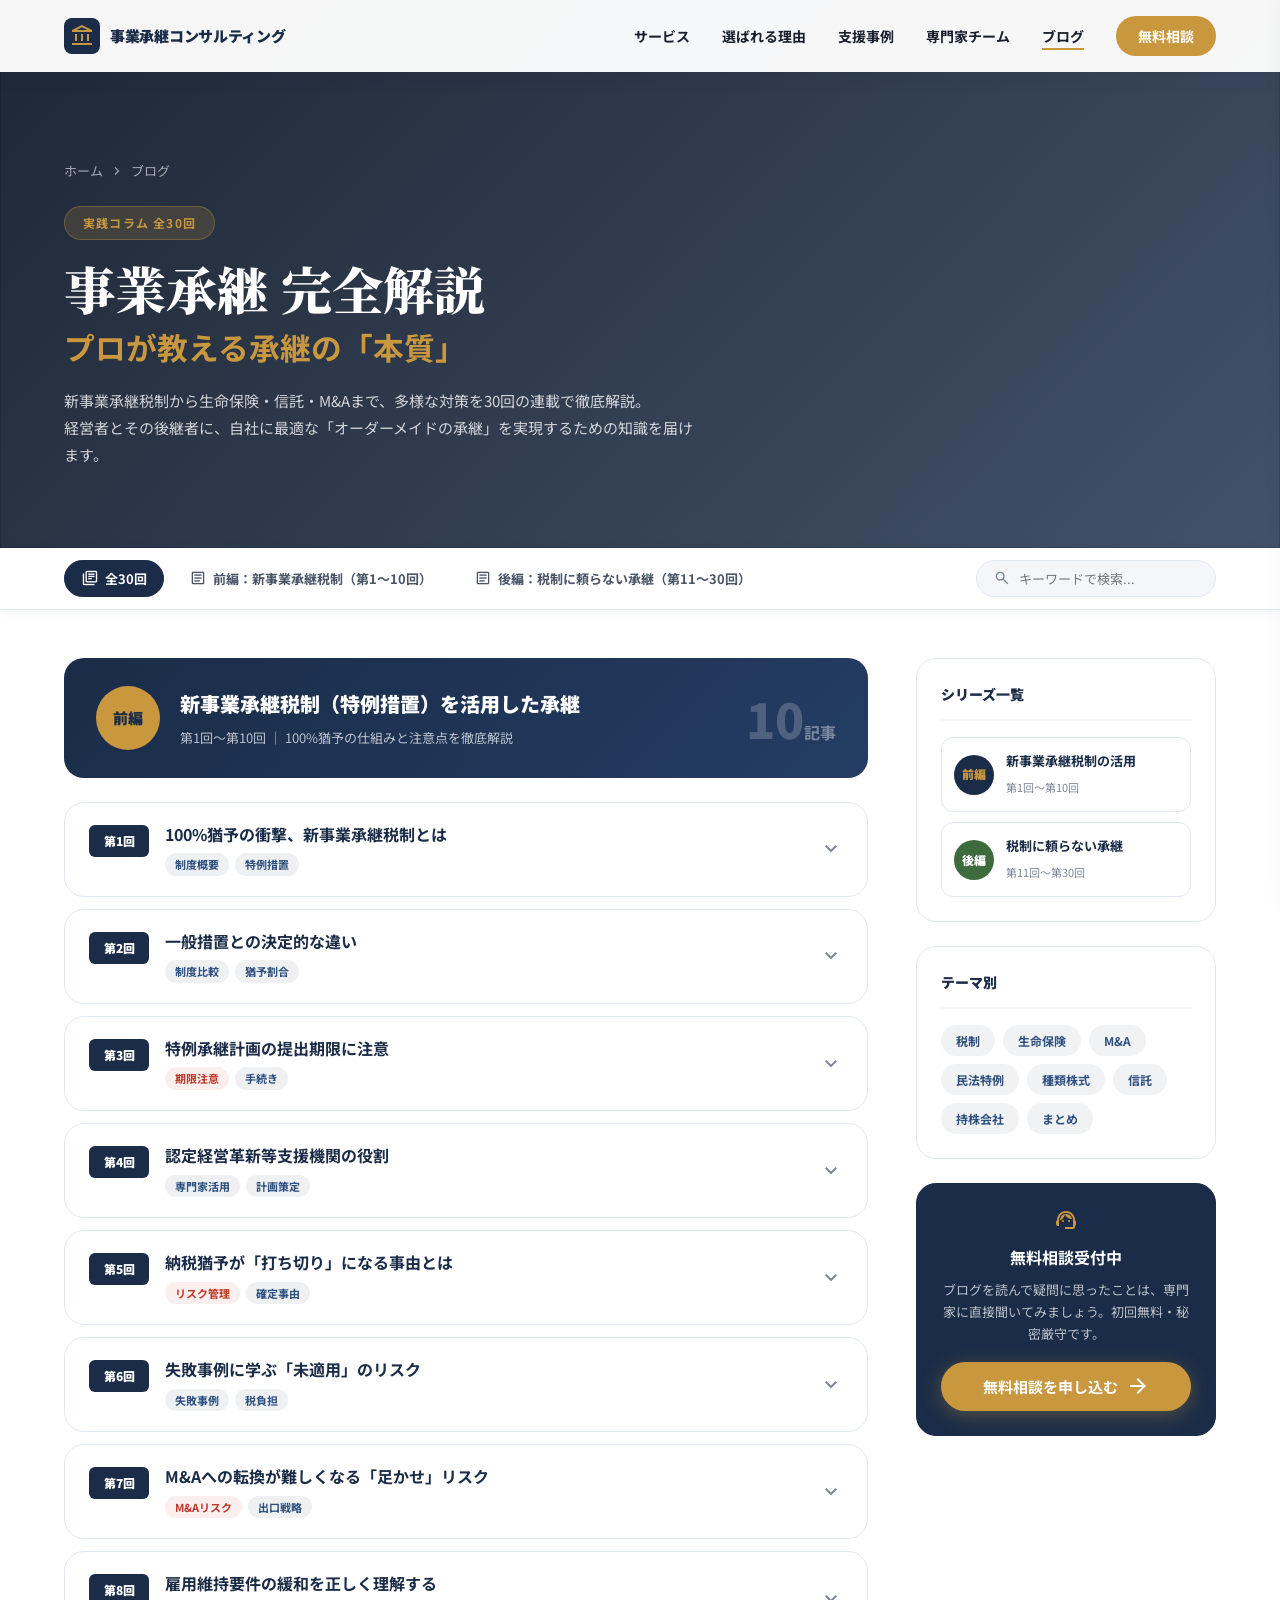
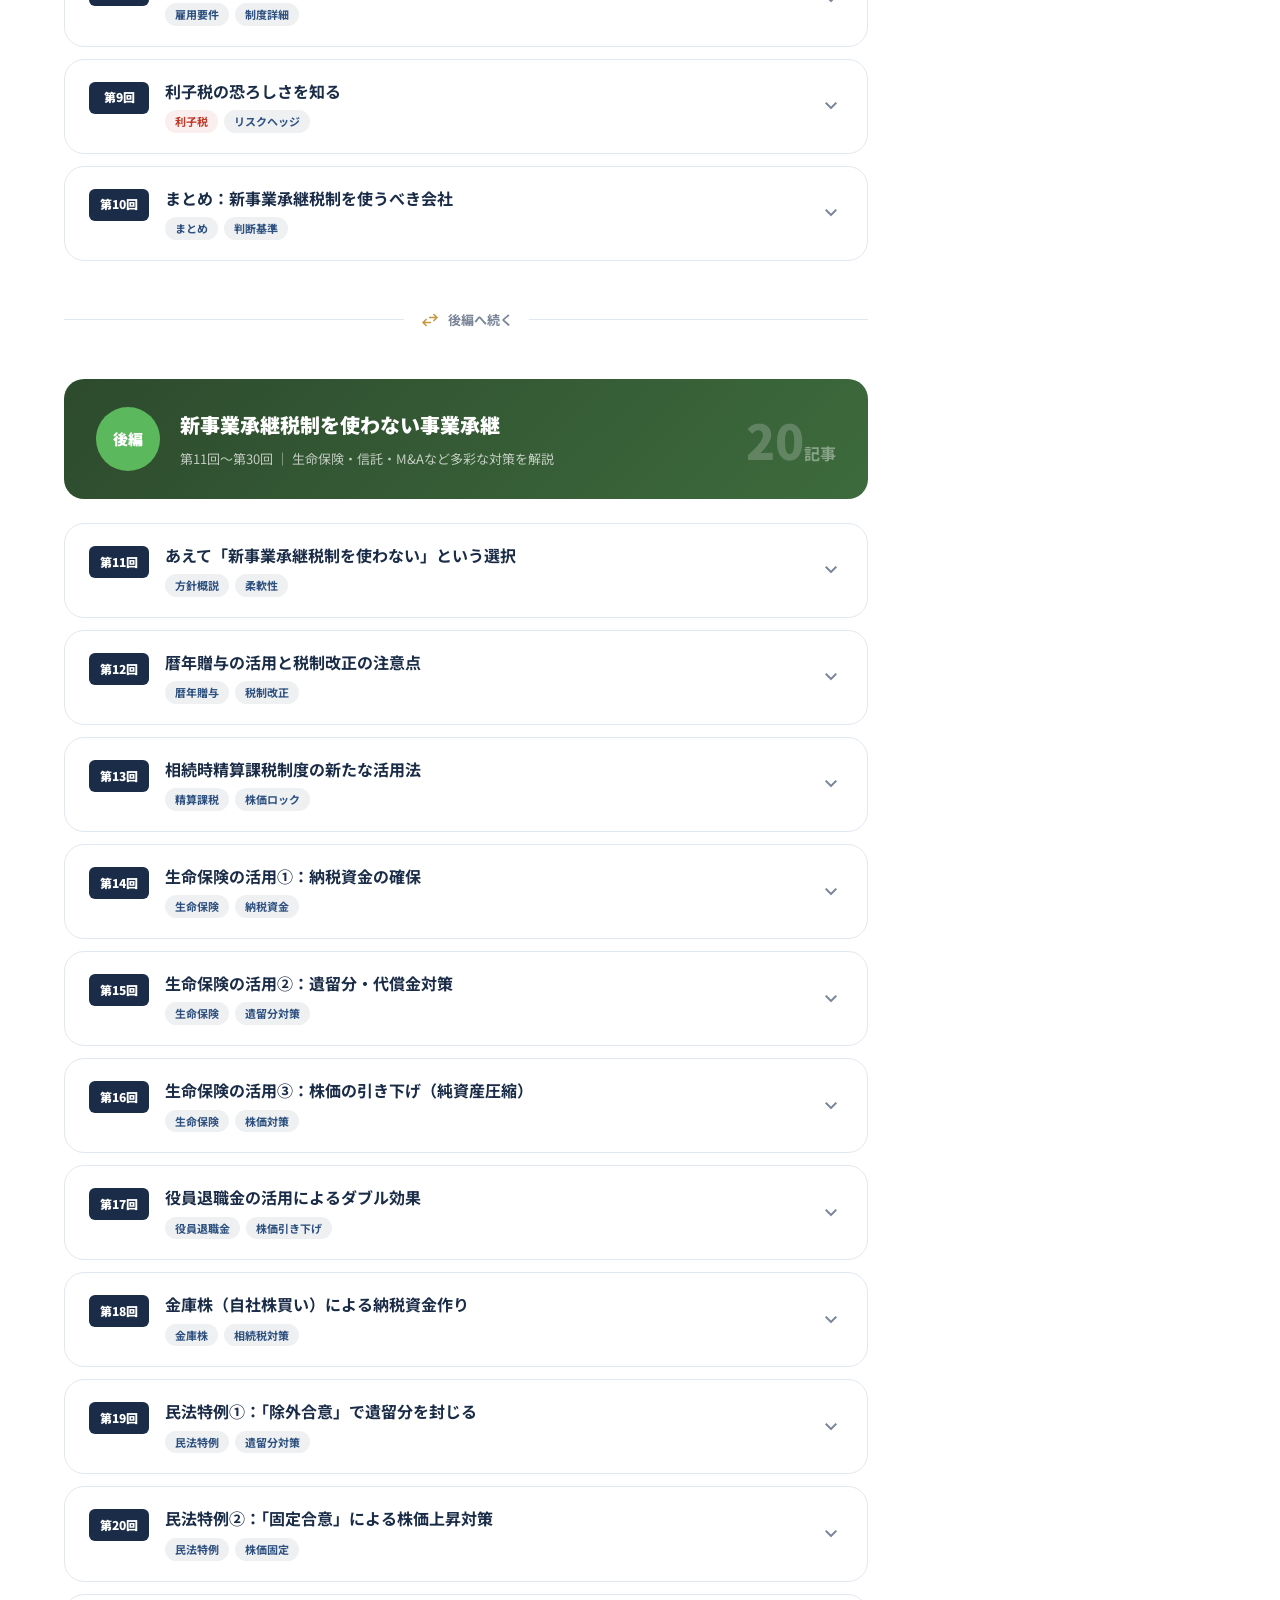
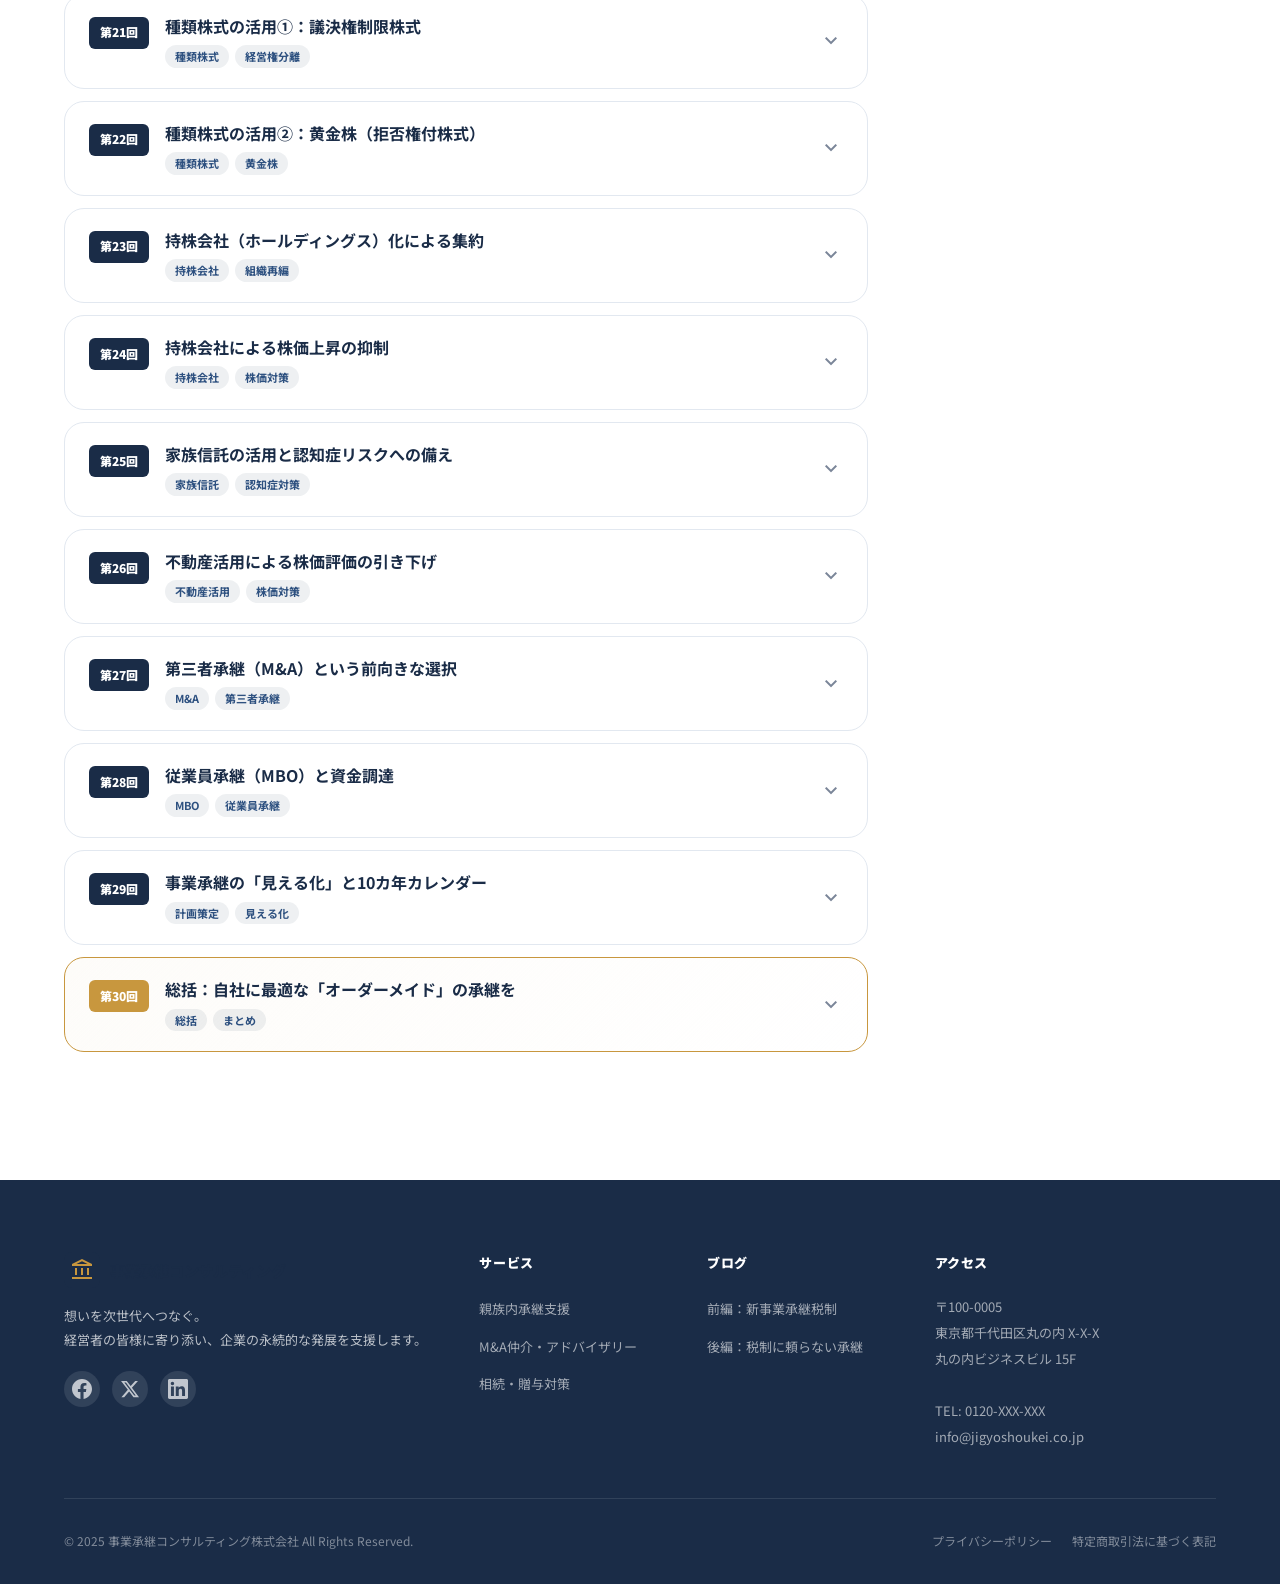
==== blog.html @ 57218b9c "Add files via upload" ====
<!DOCTYPE html>
<html lang="ja">
<head>
  <meta charset="UTF-8" />
  <meta name="viewport" content="width=device-width, initial-scale=1.0" />
  <title>ブログ｜事業承継コンサルティング</title>
  <meta name="description" content="事業承継のプロフェッショナルが書く、経営者必読の実践的コラム。新事業承継税制から生命保険・信託・M&Aまで、全30回の連載でわかりやすく解説します。" />
  <link rel="stylesheet" href="css/style.css" />
  <link rel="stylesheet" href="css/blog.css" />
  <link rel="preconnect" href="https://fonts.googleapis.com" />
  <link rel="preconnect" href="https://fonts.gstatic.com" crossorigin />
  <link href="https://fonts.googleapis.com/css2?family=Noto+Sans+JP:wght@400;500;700;900&family=Noto+Serif+JP:wght@400;700&display=swap" rel="stylesheet" />
  <link href="https://fonts.googleapis.com/css2?family=Material+Symbols+Outlined:opsz,wght,FILL,GRAD@20..48,100..700,0..1,-50..200" rel="stylesheet" />
</head>
<body class="blog-page">

  <!-- ===== HEADER ===== -->
  <header id="header" class="scrolled">
    <div class="container header-inner">
      <a href="index.html" class="logo">
        <span class="logo-icon material-symbols-outlined">account_balance</span>
        <span class="logo-text">事業承継コンサルティング</span>
      </a>
      <nav id="nav">
        <ul class="nav-list">
          <li><a href="index.html#services" class="nav-link">サービス</a></li>
          <li><a href="index.html#why-us" class="nav-link">選ばれる理由</a></li>
          <li><a href="index.html#cases" class="nav-link">支援事例</a></li>
          <li><a href="index.html#team" class="nav-link">専門家チーム</a></li>
          <li><a href="blog.html" class="nav-link nav-link-active">ブログ</a></li>
          <li><a href="index.html#contact" class="nav-cta">無料相談</a></li>
        </ul>
      </nav>
      <button id="hamburger" class="hamburger" aria-label="メニュー">
        <span></span><span></span><span></span>
      </button>
    </div>
  </header>

  <!-- ===== MOBILE NAV ===== -->
  <div id="mobile-nav" class="mobile-nav">
    <button id="mobile-close" class="mobile-close" aria-label="閉じる">
      <span class="material-symbols-outlined">close</span>
    </button>
    <ul>
      <li><a href="index.html#services">サービス</a></li>
      <li><a href="index.html#why-us">選ばれる理由</a></li>
      <li><a href="index.html#cases">支援事例</a></li>
      <li><a href="index.html#team">専門家チーム</a></li>
      <li><a href="blog.html">ブログ</a></li>
      <li><a href="index.html#contact" class="mobile-cta">無料相談</a></li>
    </ul>
  </div>
  <div id="overlay" class="overlay"></div>

  <main>

    <!-- ===== BLOG HERO ===== -->
    <section class="blog-hero">
      <div class="blog-hero-bg">
        <img src="https://images.unsplash.com/photo-1454165804606-c3d57bc86b40?w=1600&auto=format&fit=crop&q=80" alt="" aria-hidden="true" />
        <div class="blog-hero-overlay"></div>
      </div>
      <div class="container blog-hero-content">
        <nav class="breadcrumb" aria-label="パンくずリスト">
          <a href="index.html">ホーム</a>
          <span class="material-symbols-outlined">chevron_right</span>
          <span>ブログ</span>
        </nav>
        <span class="badge">実践コラム 全30回</span>
        <h1>事業承継 完全解説<br /><span>プロが教える承継の「本質」</span></h1>
        <p>新事業承継税制から生命保険・信託・M&Aまで、多様な対策を30回の連載で徹底解説。<br />経営者とその後継者に、自社に最適な「オーダーメイドの承継」を実現するための知識を届けます。</p>
      </div>
    </section>

    <!-- ===== SERIES OVERVIEW ===== -->
    <div class="blog-series-bar">
      <div class="container blog-series-inner">
        <button class="series-filter-btn active" data-filter="all">
          <span class="material-symbols-outlined">library_books</span>全30回
        </button>
        <button class="series-filter-btn" data-filter="series1">
          <span class="material-symbols-outlined">article</span>前編：新事業承継税制（第1〜10回）
        </button>
        <button class="series-filter-btn" data-filter="series2">
          <span class="material-symbols-outlined">article</span>後編：税制に頼らない承継（第11〜30回）
        </button>
        <div class="blog-search-wrap">
          <span class="material-symbols-outlined">search</span>
          <input type="text" id="blogSearch" placeholder="キーワードで検索..." />
        </div>
      </div>
    </div>

    <!-- ===== BLOG CONTENT ===== -->
    <div class="blog-layout container">

      <!-- Main Content -->
      <div class="blog-main">

        <!-- ===== SERIES 1 ===== -->
        <section class="series-section" id="series1-section">
          <div class="series-header series-header-1">
            <div class="series-header-inner">
              <span class="series-badge">前編</span>
              <div>
                <h2>新事業承継税制（特例措置）を活用した承継</h2>
                <p>第1回〜第10回 ｜ 100%猶予の仕組みと注意点を徹底解説</p>
              </div>
              <div class="series-count">10<span>記事</span></div>
            </div>
          </div>
          <div class="articles-list" id="series1-list">

            <article class="article-card" data-series="series1" data-no="1">
              <div class="article-header" onclick="toggleArticle(this)">
                <div class="article-meta-left">
                  <span class="article-no">第1回</span>
                  <div class="article-title-wrap">
                    <h3>100%猶予の衝撃、新事業承継税制とは</h3>
                    <div class="article-tags">
                      <span class="tag">制度概要</span><span class="tag">特例措置</span>
                    </div>
                  </div>
                </div>
                <span class="toggle-icon material-symbols-outlined">expand_more</span>
              </div>
              <div class="article-body">
                <div class="article-body-inner">
                  <p>事業承継において最大の懸念は、自社株の承継に伴う多額の税金です。2018年に創設された「新事業承継税制（特例措置）」は、後継者が取得した株式に係る贈与税・相続税を「100%猶予」する非常に強力な制度です。従来の一般措置では猶予割合が8割でしたが、特例措置では全額となり、実質的にキャッシュアウトなしで株式を承継できるようになりました。</p>
                  <p>ただし、この制度はあくまで「猶予」であり「免除」ではありません。将来、一定の事由が生じれば納税義務が発生する点に注意が必要です。まずはこの強力なカードの存在を正しく知ることから始めましょう。</p>
                  <div class="article-point">
                    <span class="material-symbols-outlined">lightbulb</span>
                    <strong>ポイント：</strong>「猶予」と「免除」は異なる。将来の確定事由に備えた管理体制の構築が不可欠。
                  </div>
                </div>
              </div>
            </article>

            <article class="article-card" data-series="series1" data-no="2">
              <div class="article-header" onclick="toggleArticle(this)">
                <div class="article-meta-left">
                  <span class="article-no">第2回</span>
                  <div class="article-title-wrap">
                    <h3>一般措置との決定的な違い</h3>
                    <div class="article-tags">
                      <span class="tag">制度比較</span><span class="tag">猶予割合</span>
                    </div>
                  </div>
                </div>
                <span class="toggle-icon material-symbols-outlined">expand_more</span>
              </div>
              <div class="article-body">
                <div class="article-body-inner">
                  <p>「以前からある制度と何が違うのか」という質問をよく頂きます。決定的な違いは「猶予割合」と「対象株数」です。特例措置では発行済株式の「全株」が対象となり、納税額の「10割」が猶予されます。一般措置では3分の2が上限、かつ8割猶予であったため、自己負担が残る構造でした。</p>
                  <p>さらに、雇用維持要件についても特例措置では弾力化されており、5年平均で8割を維持できなくても、理由を報告すれば猶予が継続されます。この緩和により、以前は敬遠していた経営者にとっても検討の価値が非常に高まっています。</p>
                  <div class="article-compare">
                    <div class="compare-item">
                      <p class="compare-label">一般措置</p>
                      <p>対象：発行済株式の<strong>2/3</strong></p>
                      <p>猶予：<strong>80%</strong></p>
                    </div>
                    <div class="compare-arrow"><span class="material-symbols-outlined">arrow_forward</span></div>
                    <div class="compare-item compare-item-accent">
                      <p class="compare-label">特例措置</p>
                      <p>対象：発行済株式の<strong>全株</strong></p>
                      <p>猶予：<strong>100%</strong></p>
                    </div>
                  </div>
                </div>
              </div>
            </article>

            <article class="article-card" data-series="series1" data-no="3">
              <div class="article-header" onclick="toggleArticle(this)">
                <div class="article-meta-left">
                  <span class="article-no">第3回</span>
                  <div class="article-title-wrap">
                    <h3>特例承継計画の提出期限に注意</h3>
                    <div class="article-tags">
                      <span class="tag tag-alert">期限注意</span><span class="tag">手続き</span>
                    </div>
                  </div>
                </div>
                <span class="toggle-icon material-symbols-outlined">expand_more</span>
              </div>
              <div class="article-body">
                <div class="article-body-inner">
                  <p>新事業承継税制を適用するには、まず「特例承継計画」を策定し、都道府県知事に提出して確認を受ける必要があります。当初、この計画の提出期限は2023年3月まででしたが、近年の税制改正により、現在は「2026年（令和8年）3月31日」まで延長されています。</p>
                  <p>この期限を一日でも過ぎると、100%猶予の特例措置は受けられません。2027年の適用期限に向けて、逆算した準備が不可欠です。本制度の適用を少しでも検討されているなら、まずは計画の提出を最優先しましょう。</p>
                  <div class="article-point article-point-warning">
                    <span class="material-symbols-outlined">warning</span>
                    <strong>重要：</strong>特例承継計画の提出期限は2026年3月31日。この期限は絶対に逃せません。
                  </div>
                </div>
              </div>
            </article>

            <article class="article-card" data-series="series1" data-no="4">
              <div class="article-header" onclick="toggleArticle(this)">
                <div class="article-meta-left">
                  <span class="article-no">第4回</span>
                  <div class="article-title-wrap">
                    <h3>認定経営革新等支援機関の役割</h3>
                    <div class="article-tags">
                      <span class="tag">専門家活用</span><span class="tag">計画策定</span>
                    </div>
                  </div>
                </div>
                <span class="toggle-icon material-symbols-outlined">expand_more</span>
              </div>
              <div class="article-body">
                <div class="article-body-inner">
                  <p>特例承継計画の策定にあたっては、税理士や金融機関、商工会議所などの「認定経営革新等支援機関」による指導と助言、および所見の記載が必要です。単に書類を出すだけでなく、その後の5年間の経営をどうしていくかという「青写真」を専門家と共に描くプロセスが求められます。</p>
                  <p>この計画作成を通じて後継者の自覚が促され、社内外へのアナウンス効果が得られた事例も報告されています。信頼できる専門家をパートナーに選び、実効性のある計画を立てることが成功への第一歩です。</p>
                  <div class="article-point">
                    <span class="material-symbols-outlined">lightbulb</span>
                    <strong>ポイント：</strong>計画作成プロセス自体に価値がある。後継者育成・社内発信の機会として活用しよう。
                  </div>
                </div>
              </div>
            </article>

            <article class="article-card" data-series="series1" data-no="5">
              <div class="article-header" onclick="toggleArticle(this)">
                <div class="article-meta-left">
                  <span class="article-no">第5回</span>
                  <div class="article-title-wrap">
                    <h3>納税猶予が「打ち切り」になる事由とは</h3>
                    <div class="article-tags">
                      <span class="tag tag-alert">リスク管理</span><span class="tag">確定事由</span>
                    </div>
                  </div>
                </div>
                <span class="toggle-icon material-symbols-outlined">expand_more</span>
              </div>
              <div class="article-body">
                <div class="article-body-inner">
                  <p>本制度は強力ですが、適用後に納税猶予が打ち切られる「確定事由」に該当すると、猶予されていた税金と利子税を一括納付しなければなりません。主な打ち切り事由には、後継者が代表権を返上する、猶予対象の株式を譲渡する、あるいは3年に一度の「継続届出書」の提出を忘れるといったことが挙げられます。</p>
                  <p>特に事務的なミスによる打ち切りは最も避けるべき失敗です。適用後は、専門家との定期的なモニタリング体制を構築し、要件から外れないよう厳格な管理を続ける覚悟が必要です。</p>
                  <div class="article-point article-point-warning">
                    <span class="material-symbols-outlined">warning</span>
                    <strong>要注意：</strong>3年に1度の継続届出書の提出忘れは即打ち切り。カレンダー管理を徹底すること。
                  </div>
                </div>
              </div>
            </article>

            <article class="article-card" data-series="series1" data-no="6">
              <div class="article-header" onclick="toggleArticle(this)">
                <div class="article-meta-left">
                  <span class="article-no">第6回</span>
                  <div class="article-title-wrap">
                    <h3>失敗事例に学ぶ「未適用」のリスク</h3>
                    <div class="article-tags">
                      <span class="tag">失敗事例</span><span class="tag">税負担</span>
                    </div>
                  </div>
                </div>
                <span class="toggle-icon material-symbols-outlined">expand_more</span>
              </div>
              <div class="article-body">
                <div class="article-body-inner">
                  <p>制度を知りながらも、あえて適用を見送った結果、後継者に多額の負担が残る失敗例があります。ある企業では、顧問税理士が管理負担の重さ（5年間の年次報告やその後の継続届出）を嫌がり、制度利用に難色を示しました。</p>
                  <p>経営者もその言葉に従い、特例を適用せずに承継を進めた結果、後継者は数億円の相続税を背負うことになりました。専門家の「やりやすさ」ではなく、自社と後継者の「未来」にとってどちらが最善かを基準に判断しなければ、取り返しのつかない負担を強いることになります。</p>
                  <div class="article-point">
                    <span class="material-symbols-outlined">lightbulb</span>
                    <strong>教訓：</strong>専門家選びの基準は「自社の未来」。管理が面倒という理由で最適策を諦めないこと。
                  </div>
                </div>
              </div>
            </article>

            <article class="article-card" data-series="series1" data-no="7">
              <div class="article-header" onclick="toggleArticle(this)">
                <div class="article-meta-left">
                  <span class="article-no">第7回</span>
                  <div class="article-title-wrap">
                    <h3>M&Aへの転換が難しくなる「足かせ」リスク</h3>
                    <div class="article-tags">
                      <span class="tag tag-alert">M&Aリスク</span><span class="tag">出口戦略</span>
                    </div>
                  </div>
                </div>
                <span class="toggle-icon material-symbols-outlined">expand_more</span>
              </div>
              <div class="article-body">
                <div class="article-body-inner">
                  <p>新事業承継税制を適用して株式を贈与したものの、後にそれが「足かせ」になるケースがあります。後継者が親族内承継を断念し、第三者へのM&Aを希望した場合、株式を譲渡した時点で納税猶予が打ち切られ、多額の納税が発生します。猶予税額が会社の売却価格を上回ってしまうと、実質的にM&Aの決断ができなくなります。</p>
                  <p>制度を適用する前に、後継者の将来像や経営能力を冷静に評価し、「本当にこのまま親族内で10年以上経営を続けるのか」をヒアリングしておくことが重要です。</p>
                  <div class="article-point article-point-warning">
                    <span class="material-symbols-outlined">warning</span>
                    <strong>注意：</strong>適用は「親族内承継を10年以上継続する強い意志」があることが大前提。
                  </div>
                </div>
              </div>
            </article>

            <article class="article-card" data-series="series1" data-no="8">
              <div class="article-header" onclick="toggleArticle(this)">
                <div class="article-meta-left">
                  <span class="article-no">第8回</span>
                  <div class="article-title-wrap">
                    <h3>雇用維持要件の緩和を正しく理解する</h3>
                    <div class="article-tags">
                      <span class="tag">雇用要件</span><span class="tag">制度詳細</span>
                    </div>
                  </div>
                </div>
                <span class="toggle-icon material-symbols-outlined">expand_more</span>
              </div>
              <div class="article-body">
                <div class="article-body-inner">
                  <p>「従業員が辞めたら納税しなければならないのか」という不安をよく聞きます。特例措置では雇用維持要件が緩和されており、5年間の平均雇用が8割を下回ったとしても、その理由を記載した報告書を提出し、専門家の確認を受ければ猶予は継続されます。かつての制度ほど「人の数」に縛られる必要はありません。</p>
                  <p>ただし、報告義務自体を怠ると即座に打ち切りとなります。大切なのは、業績悪化などで雇用が守れなかった時こそ、誠実に手続きを行う事務管理能力を維持することです。</p>
                  <div class="article-point">
                    <span class="material-symbols-outlined">lightbulb</span>
                    <strong>ポイント：</strong>8割維持できなくても報告すれば継続可。「誠実な手続き」が何より大切。
                  </div>
                </div>
              </div>
            </article>

            <article class="article-card" data-series="series1" data-no="9">
              <div class="article-header" onclick="toggleArticle(this)">
                <div class="article-meta-left">
                  <span class="article-no">第9回</span>
                  <div class="article-title-wrap">
                    <h3>利子税の恐ろしさを知る</h3>
                    <div class="article-tags">
                      <span class="tag tag-alert">利子税</span><span class="tag">リスクヘッジ</span>
                    </div>
                  </div>
                </div>
                <span class="toggle-icon material-symbols-outlined">expand_more</span>
              </div>
              <div class="article-body">
                <div class="article-body-inner">
                  <p>納税猶予が打ち切りになった際、本当に恐ろしいのは「利子税」です。猶予されていた本来の税額に加え、申告期限からの経過期間に応じた利息が発生します。承継から時間が経過しているほど、利子税の額は膨れ上がります。</p>
                  <p>制度は「あくまで猶予であって免除ではない」という認識が重要です。万が一の打ち切り時に備え、納税資金を生命保険などで別途準備しておくといった、リスクヘッジを含めたトータルな対策を検討しておくべきでしょう。</p>
                  <div class="article-point article-point-warning">
                    <span class="material-symbols-outlined">warning</span>
                    <strong>備え：</strong>万一の打ち切りに備え、生命保険などで納税資金を別途確保しておくことを推奨。
                  </div>
                </div>
              </div>
            </article>

            <article class="article-card" data-series="series1" data-no="10">
              <div class="article-header" onclick="toggleArticle(this)">
                <div class="article-meta-left">
                  <span class="article-no">第10回</span>
                  <div class="article-title-wrap">
                    <h3>まとめ：新事業承継税制を使うべき会社</h3>
                    <div class="article-tags">
                      <span class="tag">まとめ</span><span class="tag">判断基準</span>
                    </div>
                  </div>
                </div>
                <span class="toggle-icon material-symbols-outlined">expand_more</span>
              </div>
              <div class="article-body">
                <div class="article-body-inner">
                  <p>前編の最後に、本制度が向いている会社を整理します。株価が非常に高く、相続税負担がキャッシュフローを圧迫する会社、かつ後継者が明確で、今後10年以上は経営を継続する強い意志がある場合は、この制度は最強の武器になります。</p>
                  <p>一方で、数年内のM&Aの可能性がある場合や、事務管理体制が脆弱な会社にはお勧めできません。メリットと制約を比較し、「後継者の未来の選択肢」を広げるための手段として活用するかを判断してください。次回の後編からは、この税制に頼らない対策を紹介します。</p>
                  <div class="article-checklist">
                    <h4>✅ こんな会社に向いている</h4>
                    <ul>
                      <li>株価が高く相続税負担が大きい</li>
                      <li>後継者が明確・意志が固い</li>
                      <li>10年以上の親族内承継を予定</li>
                      <li>事務管理体制が整っている</li>
                    </ul>
                    <h4 style="margin-top:12px">❌ お勧めできない会社</h4>
                    <ul>
                      <li>数年内にM&Aを検討中</li>
                      <li>後継者の意志が不明確</li>
                      <li>事務管理が苦手な体制</li>
                    </ul>
                  </div>
                </div>
              </div>
            </article>

          </div><!-- /series1-list -->
        </section>

        <!-- ===== SERIES DIVIDER ===== -->
        <div class="series-divider">
          <div class="series-divider-line"></div>
          <div class="series-divider-text">
            <span class="material-symbols-outlined">swap_horiz</span>
            後編へ続く
          </div>
          <div class="series-divider-line"></div>
        </div>

        <!-- ===== SERIES 2 ===== -->
        <section class="series-section" id="series2-section">
          <div class="series-header series-header-2">
            <div class="series-header-inner">
              <span class="series-badge series-badge-2">後編</span>
              <div>
                <h2>新事業承継税制を使わない事業承継</h2>
                <p>第11回〜第30回 ｜ 生命保険・信託・M&Aなど多彩な対策を解説</p>
              </div>
              <div class="series-count">20<span>記事</span></div>
            </div>
          </div>
          <div class="articles-list" id="series2-list">

            <article class="article-card" data-series="series2" data-no="11">
              <div class="article-header" onclick="toggleArticle(this)">
                <div class="article-meta-left">
                  <span class="article-no">第11回</span>
                  <div class="article-title-wrap">
                    <h3>あえて「新事業承継税制を使わない」という選択</h3>
                    <div class="article-tags">
                      <span class="tag">方針概説</span><span class="tag">柔軟性</span>
                    </div>
                  </div>
                </div>
                <span class="toggle-icon material-symbols-outlined">expand_more</span>
              </div>
              <div class="article-body">
                <div class="article-body-inner">
                  <p>新事業承継税制は強力ですが、あまりに厳しい制約が経営の自由を奪うこともあります。あえてこの制度を使わず、他の手法を組み合わせることで、柔軟かつ着実な承継を目指す経営者も増えています。</p>
                  <p>税金の猶予という一点に目を奪われると、経営戦略や家族の調和という「事業承継の本質」を見失いかねません。後編では、生命保険、金庫株、信託、持株会社など、多様なツールを駆使した「縛られない承継」の具体策を詳しく見ていきましょう。</p>
                  <div class="article-point">
                    <span class="material-symbols-outlined">lightbulb</span>
                    <strong>視点転換：</strong>「税制ありき」ではなく「後継者・家族・経営の三位一体」を軸に考えることが本質。
                  </div>
                </div>
              </div>
            </article>

            <article class="article-card" data-series="series2" data-no="12">
              <div class="article-header" onclick="toggleArticle(this)">
                <div class="article-meta-left">
                  <span class="article-no">第12回</span>
                  <div class="article-title-wrap">
                    <h3>暦年贈与の活用と税制改正の注意点</h3>
                    <div class="article-tags">
                      <span class="tag">暦年贈与</span><span class="tag">税制改正</span>
                    </div>
                  </div>
                </div>
                <span class="toggle-icon material-symbols-outlined">expand_more</span>
              </div>
              <div class="article-body">
                <div class="article-body-inner">
                  <p>最も基本的な対策は、毎年少しずつ株式を贈与する「暦年贈与」です。時間をかけて株数を移転させることで、将来の相続財産を減らすことができます。</p>
                  <p>ただし、2024年の税制改正により、相続開始前贈与の加算期間が「3年」から「7年」に延長された点に注意が必要です。早く始めるほど効果が高まるのが贈与の鉄則です。株価が一時的に下がったタイミングを見計らって一気に贈与するなど、計画的な実行が求められます。</p>
                  <div class="article-point article-point-warning">
                    <span class="material-symbols-outlined">warning</span>
                    <strong>改正注意：</strong>2024年改正で加算期間が3年→7年へ拡大。早期着手が節税効果を最大化する鍵。
                  </div>
                </div>
              </div>
            </article>

            <article class="article-card" data-series="series2" data-no="13">
              <div class="article-header" onclick="toggleArticle(this)">
                <div class="article-meta-left">
                  <span class="article-no">第13回</span>
                  <div class="article-title-wrap">
                    <h3>相続時精算課税制度の新たな活用法</h3>
                    <div class="article-tags">
                      <span class="tag">精算課税</span><span class="tag">株価ロック</span>
                    </div>
                  </div>
                </div>
                <span class="toggle-icon material-symbols-outlined">expand_more</span>
              </div>
              <div class="article-body">
                <div class="article-body-inner">
                  <p>相続時精算課税制度は、贈与時の評価額で相続税を計算できる仕組みです。かつては一度選ぶと暦年贈与に戻れないデメリットがありましたが、現在は年110万円の基礎控除が新設され、使い勝手が向上しました。</p>
                  <p>将来、株価が大きく上昇することが見込まれる優良企業の場合、今の低い評価額で課税対象を「ロック」できるこの制度は非常に有効です。新事業承継税制のような厳しい継続要件がないため、柔軟な経営判断を維持したい企業に適しています。</p>
                  <div class="article-point">
                    <span class="material-symbols-outlined">lightbulb</span>
                    <strong>活用法：</strong>今の株価が低い優良企業ほど効果大。年110万円の非課税枠も併用できる。
                  </div>
                </div>
              </div>
            </article>

            <article class="article-card" data-series="series2" data-no="14">
              <div class="article-header" onclick="toggleArticle(this)">
                <div class="article-meta-left">
                  <span class="article-no">第14回</span>
                  <div class="article-title-wrap">
                    <h3>生命保険の活用①：納税資金の確保</h3>
                    <div class="article-tags">
                      <span class="tag">生命保険</span><span class="tag">納税資金</span>
                    </div>
                  </div>
                </div>
                <span class="toggle-icon material-symbols-outlined">expand_more</span>
              </div>
              <div class="article-body">
                <div class="article-body-inner">
                  <p>自社株の評価が高いと、相続税は多額になりますが、株式自体は現金化できません。この「納税資金の不足」を解決するのが生命保険です。経営者に万一のことがあった際、後継者を受取人にしておけば、即座に現金を手にすることができ、納税期限に間に合わせることが可能です。</p>
                  <p>生命保険金には「500万円 × 法定相続人数」の非課税枠もあり、現預金で持つよりも節税効果が得られます。</p>
                  <div class="article-point">
                    <span class="material-symbols-outlined">lightbulb</span>
                    <strong>ポイント：</strong>非課税枠（500万円×法定相続人数）を活用することで、現預金より有利に資金を準備できる。
                  </div>
                </div>
              </div>
            </article>

            <article class="article-card" data-series="series2" data-no="15">
              <div class="article-header" onclick="toggleArticle(this)">
                <div class="article-meta-left">
                  <span class="article-no">第15回</span>
                  <div class="article-title-wrap">
                    <h3>生命保険の活用②：遺留分・代償金対策</h3>
                    <div class="article-tags">
                      <span class="tag">生命保険</span><span class="tag">遺留分対策</span>
                    </div>
                  </div>
                </div>
                <span class="toggle-icon material-symbols-outlined">expand_more</span>
              </div>
              <div class="article-body">
                <div class="article-body-inner">
                  <p>後継者に株式を集中させると、他の相続人（兄弟など）の「遺留分」を侵害してしまうリスクがあります。遺留分侵害額請求をされると、後継者は金銭で解決しなければなりません。</p>
                  <p>この際、生命保険金を「代償金」の原資として準備しておくことで、会社の支配権を維持しつつ、円満な遺産分割を実現できます。争族（争い）を防ぐための「出口戦略」として、保険は極めて実務的なツールです。</p>
                  <div class="article-point">
                    <span class="material-symbols-outlined">lightbulb</span>
                    <strong>戦略：</strong>後継者に株式を集中 → 他の相続人への代償金を保険金で賄う。これが「争族対策」の王道。
                  </div>
                </div>
              </div>
            </article>

            <article class="article-card" data-series="series2" data-no="16">
              <div class="article-header" onclick="toggleArticle(this)">
                <div class="article-meta-left">
                  <span class="article-no">第16回</span>
                  <div class="article-title-wrap">
                    <h3>生命保険の活用③：株価の引き下げ（純資産圧縮）</h3>
                    <div class="article-tags">
                      <span class="tag">生命保険</span><span class="tag">株価対策</span>
                    </div>
                  </div>
                </div>
                <span class="toggle-icon material-symbols-outlined">expand_more</span>
              </div>
              <div class="article-body">
                <div class="article-body-inner">
                  <p>生命保険料の支払いは、帳簿上の利益を圧縮したり、純資産額を減らしたりする効果があります。これにより、自社株式の評価額（類似業種比準価額や純資産価額）を引き下げることが可能です。</p>
                  <p>贈与を行う直前に保険加入や保険料の支払いを行うことで、より低い税負担で株式を移転させる「株価対策」としての活用です。ただし、解約返戻金のピーク時期や税務上の損金算入割合を精査し、計画的に行う必要があります。</p>
                  <div class="article-point">
                    <span class="material-symbols-outlined">lightbulb</span>
                    <strong>実務：</strong>保険料支払い→純資産圧縮→株価低下→低い株価で贈与、という時間軸を設計することが重要。
                  </div>
                </div>
              </div>
            </article>

            <article class="article-card" data-series="series2" data-no="17">
              <div class="article-header" onclick="toggleArticle(this)">
                <div class="article-meta-left">
                  <span class="article-no">第17回</span>
                  <div class="article-title-wrap">
                    <h3>役員退職金の活用によるダブル効果</h3>
                    <div class="article-tags">
                      <span class="tag">役員退職金</span><span class="tag">株価引き下げ</span>
                    </div>
                  </div>
                </div>
                <span class="toggle-icon material-symbols-outlined">expand_more</span>
              </div>
              <div class="article-body">
                <div class="article-body-inner">
                  <p>先代経営者の引退時に支払う「役員退職金」は、事業承継における強力な対策ツールです。多額の退職金を支払うことで、会社の純資産を減らし、株価を劇的に下げることができます。この株価が下がったタイミングで後継者に贈与を行うのが王道のスキームです。</p>
                  <p>また、退職金を受け取る先代にとっては、老後資金の確保になると同時に、受け取り時の税制優遇（退職所得控除）も受けられるという、一石二鳥の効果があります。</p>
                  <div class="article-point">
                    <span class="material-symbols-outlined">lightbulb</span>
                    <strong>スキーム：</strong>①退職金支払い→②株価急落→③低い株価で贈与。先代の老後資金確保も同時に実現。
                  </div>
                </div>
              </div>
            </article>

            <article class="article-card" data-series="series2" data-no="18">
              <div class="article-header" onclick="toggleArticle(this)">
                <div class="article-meta-left">
                  <span class="article-no">第18回</span>
                  <div class="article-title-wrap">
                    <h3>金庫株（自社株買い）による納税資金作り</h3>
                    <div class="article-tags">
                      <span class="tag">金庫株</span><span class="tag">相続税対策</span>
                    </div>
                  </div>
                </div>
                <span class="toggle-icon material-symbols-outlined">expand_more</span>
              </div>
              <div class="article-body">
                <div class="article-body-inner">
                  <p>相続した株式を会社に買い取ってもらう「金庫株」も有効です。後継者が相続税を支払うために、相続した株式の一部を会社に売り、その代金を納税に充てる方法です。</p>
                  <p>通常、会社への譲渡は「みなし配当」として高い税率が課されますが、相続後一定期間内であれば、譲渡所得として分離課税（約20%）で済む特例があります。ただし、会社側に買い取り資金（剰余金）があることが条件となります。</p>
                  <div class="article-point">
                    <span class="material-symbols-outlined">lightbulb</span>
                    <strong>条件：</strong>相続後3年10ヶ月以内の申請が必要。会社の余剰金（分配可能額）の事前確認も必須。
                  </div>
                </div>
              </div>
            </article>

            <article class="article-card" data-series="series2" data-no="19">
              <div class="article-header" onclick="toggleArticle(this)">
                <div class="article-meta-left">
                  <span class="article-no">第19回</span>
                  <div class="article-title-wrap">
                    <h3>民法特例①：「除外合意」で遺留分を封じる</h3>
                    <div class="article-tags">
                      <span class="tag">民法特例</span><span class="tag">遺留分対策</span>
                    </div>
                  </div>
                </div>
                <span class="toggle-icon material-symbols-outlined">expand_more</span>
              </div>
              <div class="article-body">
                <div class="article-body-inner">
                  <p>「経営承継円滑化法」に基づく民法特例の「除外合意」は、親族内承継の強い味方です。後継者が贈与を受けた株式を、他の相続人の遺留分算定の基礎から「除外」することができます。</p>
                  <p>これにより、将来どんなに会社が成長して株価が上がっても、他の兄弟から遺留分を請求される心配がなくなります。推定相続人全員の合意と家庭裁判所の許可が必要ですが、争族の芽を事前に摘む最も確実な手法の一つです。</p>
                  <div class="article-point">
                    <span class="material-symbols-outlined">lightbulb</span>
                    <strong>効果：</strong>後継者が会社を成長させても、遺留分を請求される心配がなくなる。安心して経営に専念できる。
                  </div>
                </div>
              </div>
            </article>

            <article class="article-card" data-series="series2" data-no="20">
              <div class="article-header" onclick="toggleArticle(this)">
                <div class="article-meta-left">
                  <span class="article-no">第20回</span>
                  <div class="article-title-wrap">
                    <h3>民法特例②：「固定合意」による株価上昇対策</h3>
                    <div class="article-tags">
                      <span class="tag">民法特例</span><span class="tag">株価固定</span>
                    </div>
                  </div>
                </div>
                <span class="toggle-icon material-symbols-outlined">expand_more</span>
              </div>
              <div class="article-body">
                <div class="article-body-inner">
                  <p>除外合意と並んで重要なのが「固定合意」です。贈与された株式の価格を、合意時点の評価額で「固定」して遺留分を計算する仕組みです。</p>
                  <p>通常、遺留分は「相続時の時価」で計算されるため、後継者が努力して株価を上げるほど、将来支払うべき遺留分額も増えてしまうという矛盾が生じます。固定合意を使えば、後継者は自分の努力による成長分を自分だけのものにでき、安心して経営に専念できます。</p>
                  <div class="article-point">
                    <span class="material-symbols-outlined">lightbulb</span>
                    <strong>除外合意との違い：</strong>除外＝遺留分の計算から完全排除。固定＝合意時の評価額で計算を固定。目的に応じて使い分ける。
                  </div>
                </div>
              </div>
            </article>

            <article class="article-card" data-series="series2" data-no="21">
              <div class="article-header" onclick="toggleArticle(this)">
                <div class="article-meta-left">
                  <span class="article-no">第21回</span>
                  <div class="article-title-wrap">
                    <h3>種類株式の活用①：議決権制限株式</h3>
                    <div class="article-tags">
                      <span class="tag">種類株式</span><span class="tag">経営権分離</span>
                    </div>
                  </div>
                </div>
                <span class="toggle-icon material-symbols-outlined">expand_more</span>
              </div>
              <div class="article-body">
                <div class="article-body-inner">
                  <p>株式の「所有」と「経営」を切り離すために、種類株式を活用する手法があります。例えば、後継者以外の兄弟には「無議決権株式（配当優先）」を渡し、経営に携わる後継者には通常の議決権付き株式を集中させます。</p>
                  <p>これにより、資産としての公平性を保ちつつ、経営の安定性を確保することが可能です。配当を厚くすることで、経営権を持たない相続人の不満を抑える工夫も実務でよく行われます。</p>
                  <div class="article-point">
                    <span class="material-symbols-outlined">lightbulb</span>
                    <strong>設計例：</strong>後継者→議決権株式、他の兄弟→配当優先・無議決権株式。「経営権」と「財産権」の分離が争族防止に有効。
                  </div>
                </div>
              </div>
            </article>

            <article class="article-card" data-series="series2" data-no="22">
              <div class="article-header" onclick="toggleArticle(this)">
                <div class="article-meta-left">
                  <span class="article-no">第22回</span>
                  <div class="article-title-wrap">
                    <h3>種類株式の活用②：黄金株（拒否権付株式）</h3>
                    <div class="article-tags">
                      <span class="tag">種類株式</span><span class="tag">黄金株</span>
                    </div>
                  </div>
                </div>
                <span class="toggle-icon material-symbols-outlined">expand_more</span>
              </div>
              <div class="article-body">
                <div class="article-body-inner">
                  <p>先代経営者が引退後も一定の影響力を残したい場合、「黄金株（拒否権付株式）」の発行が検討されます。株数は1株であっても、株主総会の重要決議（合併や役員の選任など）を拒否できる権利を持たせた株式です。</p>
                  <p>後継者がまだ若く、暴走が懸念される場合に、先代が最後の「ブレーキ役」として保有し続けます。贈与税を抑えつつ、適切なタイミングで完全な経営権を委譲するためのステップとして活用されます。</p>
                  <div class="article-point">
                    <span class="material-symbols-outlined">lightbulb</span>
                    <strong>注意：</strong>黄金株の保有者が認知症等になると経営が止まるリスクも。信託との組み合わせが有効。
                  </div>
                </div>
              </div>
            </article>

            <article class="article-card" data-series="series2" data-no="23">
              <div class="article-header" onclick="toggleArticle(this)">
                <div class="article-meta-left">
                  <span class="article-no">第23回</span>
                  <div class="article-title-wrap">
                    <h3>持株会社（ホールディングス）化による集約</h3>
                    <div class="article-tags">
                      <span class="tag">持株会社</span><span class="tag">組織再編</span>
                    </div>
                  </div>
                </div>
                <span class="toggle-icon material-symbols-outlined">expand_more</span>
              </div>
              <div class="article-body">
                <div class="article-body-inner">
                  <p>複数の会社を経営している場合や、株主が分散している場合は、持株会社（資産管理会社）の設立が有効です。個人で保有していた株式を持株会社に移転させることで、株主を法人に一本化し、権利の分散を防ぎます。</p>
                  <p>また、持株会社化の過程で組織再編税制などを活用し、株価の評価を引き下げる手法もあります。将来の再承継を見据えた「守りの体制」を築くための高度な戦略です。</p>
                  <div class="article-point">
                    <span class="material-symbols-outlined">lightbulb</span>
                    <strong>メリット：</strong>①株主の一本化②株価引き下げ③再承継コスト低減。長期的な「守りの体制」構築に有効。
                  </div>
                </div>
              </div>
            </article>

            <article class="article-card" data-series="series2" data-no="24">
              <div class="article-header" onclick="toggleArticle(this)">
                <div class="article-meta-left">
                  <span class="article-no">第24回</span>
                  <div class="article-title-wrap">
                    <h3>持株会社による株価上昇の抑制</h3>
                    <div class="article-tags">
                      <span class="tag">持株会社</span><span class="tag">株価対策</span>
                    </div>
                  </div>
                </div>
                <span class="toggle-icon material-symbols-outlined">expand_more</span>
              </div>
              <div class="article-body">
                <div class="article-body-inner">
                  <p>持株会社を設立すると、子会社からの配当や経営指導料が持株会社に蓄積されます。株式の評価において、個人が直接子会社株を持つよりも、持株会社を介した方が、評価額の増大を緩やかにできるケースがあります（法人の含み益に対する法人税等相当額の控除など）。</p>
                  <p>長期的に利益が出続ける優良企業であれば、持株会社という「クッション」を置くことで、次世代への承継コストを抑え続けることが可能です。</p>
                  <div class="article-point">
                    <span class="material-symbols-outlined">lightbulb</span>
                    <strong>仕組み：</strong>持株会社の株価評価では「法人税等相当額（37%）の控除」が適用され、直接保有より評価額が低くなる。
                  </div>
                </div>
              </div>
            </article>

            <article class="article-card" data-series="series2" data-no="25">
              <div class="article-header" onclick="toggleArticle(this)">
                <div class="article-meta-left">
                  <span class="article-no">第25回</span>
                  <div class="article-title-wrap">
                    <h3>家族信託の活用と認知症リスクへの備え</h3>
                    <div class="article-tags">
                      <span class="tag">家族信託</span><span class="tag">認知症対策</span>
                    </div>
                  </div>
                </div>
                <span class="toggle-icon material-symbols-outlined">expand_more</span>
              </div>
              <div class="article-body">
                <div class="article-body-inner">
                  <p>近年注目されているのが「家族信託」です。経営者が認知症などで判断能力を失うと、議決権が行使できなくなり、会社経営が止まってしまう「認知症リスク」があります。</p>
                  <p>信託を使えば、形式的な所有権は経営者に残したまま、議決権の行使をあらかじめ指定した後継者に託すことができます。税制面での対策だけでなく、経営の継続性を法的に担保する「BCP（事業継続計画）」としての側面が強い手法です。</p>
                  <div class="article-point">
                    <span class="material-symbols-outlined">lightbulb</span>
                    <strong>BCP視点：</strong>認知症は今や5人に1人。「万が一」ではなく「いつか来る」前提で早めに信託を設計しておくことが重要。
                  </div>
                </div>
              </div>
            </article>

            <article class="article-card" data-series="series2" data-no="26">
              <div class="article-header" onclick="toggleArticle(this)">
                <div class="article-meta-left">
                  <span class="article-no">第26回</span>
                  <div class="article-title-wrap">
                    <h3>不動産活用による株価評価の引き下げ</h3>
                    <div class="article-tags">
                      <span class="tag">不動産活用</span><span class="tag">株価対策</span>
                    </div>
                  </div>
                </div>
                <span class="toggle-icon material-symbols-outlined">expand_more</span>
              </div>
              <div class="article-body">
                <div class="article-body-inner">
                  <p>会社の余剰資金で不動産を購入し、自社で活用したり賃貸したりすることで、株価を下げることが可能です。非上場株式の評価（純資産価額方式）において、不動産は時価よりも低い相続税評価額で計上されるため、現預金で持っているよりも株式価値を圧縮できます。</p>
                  <p>ただし、購入後3年以内の不動産は「通常の取引価格」で評価されるなどの制限があるため、早めの着手が必要です。</p>
                  <div class="article-point article-point-warning">
                    <span class="material-symbols-outlined">warning</span>
                    <strong>注意：</strong>購入後3年以内は通常の取引価格で評価される。贈与のタイミングを逆算した3年以上前の取得が必要。
                  </div>
                </div>
              </div>
            </article>

            <article class="article-card" data-series="series2" data-no="27">
              <div class="article-header" onclick="toggleArticle(this)">
                <div class="article-meta-left">
                  <span class="article-no">第27回</span>
                  <div class="article-title-wrap">
                    <h3>第三者承継（M&A）という前向きな選択</h3>
                    <div class="article-tags">
                      <span class="tag">M&A</span><span class="tag">第三者承継</span>
                    </div>
                  </div>
                </div>
                <span class="toggle-icon material-symbols-outlined">expand_more</span>
              </div>
              <div class="article-body">
                <div class="article-body-inner">
                  <p>親族や従業員に適任者がいない場合、M&Aは廃業を避けるための極めて前向きな選択肢です。全国の3社に2社が後継者不在であり、黒字廃業も増えています。M&Aによって大手グループの傘下に入れば、従業員の雇用を守りつつ、経営者は売却益を得てハッピーリタイアを実現できます。</p>
                  <p>最近は数億円規模の中小M&Aも活発化しており、検討のハードルは下がっています。</p>
                  <div class="article-point">
                    <span class="material-symbols-outlined">lightbulb</span>
                    <strong>発想転換：</strong>M&Aは「会社を手放すこと」ではなく「会社と従業員の未来を守ること」。廃業より圧倒的に前向きな選択。
                  </div>
                </div>
              </div>
            </article>

            <article class="article-card" data-series="series2" data-no="28">
              <div class="article-header" onclick="toggleArticle(this)">
                <div class="article-meta-left">
                  <span class="article-no">第28回</span>
                  <div class="article-title-wrap">
                    <h3>従業員承継（MBO）と資金調達</h3>
                    <div class="article-tags">
                      <span class="tag">MBO</span><span class="tag">従業員承継</span>
                    </div>
                  </div>
                </div>
                <span class="toggle-icon material-symbols-outlined">expand_more</span>
              </div>
              <div class="article-body">
                <div class="article-body-inner">
                  <p>親族以外でも、長年会社を支えてきた役員や従業員に継がせる「MBO（マネジメント・バイアウト）」という手法があります。後継者に株式を買い取る資金がない場合、政府系金融機関の融資制度や、「経営資源集約化税制」などの優遇措置を活用できる場合があります。</p>
                  <p>個人保証の引き継ぎなど課題は多いですが、経営理念を最も理解している人物への承継は、取引先や金融機関からの信頼も得やすい選択です。</p>
                  <div class="article-point">
                    <span class="material-symbols-outlined">lightbulb</span>
                    <strong>資金調達：</strong>日本政策金融公庫の「事業承継・集約・活性化支援資金」が活用可能。無担保・低利での融資も。
                  </div>
                </div>
              </div>
            </article>

            <article class="article-card" data-series="series2" data-no="29">
              <div class="article-header" onclick="toggleArticle(this)">
                <div class="article-meta-left">
                  <span class="article-no">第29回</span>
                  <div class="article-title-wrap">
                    <h3>事業承継の「見える化」と10カ年カレンダー</h3>
                    <div class="article-tags">
                      <span class="tag">計画策定</span><span class="tag">見える化</span>
                    </div>
                  </div>
                </div>
                <span class="toggle-icon material-symbols-outlined">expand_more</span>
              </div>
              <div class="article-body">
                <div class="article-body-inner">
                  <p>どんな対策を講じるにせよ、最も大切なのは現状の「見える化」です。「事業承継10カ年カレンダー」の作成が推奨されています。経営者と後継者の年齢を軸に、いつ引退し、いつ株式を移し、いつ教育を終えるか。これらを文書化し、数値化することで、不発弾のような問題を抱えた承継を防げます。</p>
                  <p>対策を「いつか」ではなく「今」の行動計画に落とし込むことが、成功への絶対条件です。</p>
                  <div class="article-point">
                    <span class="material-symbols-outlined">lightbulb</span>
                    <strong>実践：</strong>今すぐ経営者と後継者の年齢を書き出し、「10年後に何歳か」を確認することから始めよう。
                  </div>
                </div>
              </div>
            </article>

            <article class="article-card article-card-final" data-series="series2" data-no="30">
              <div class="article-header" onclick="toggleArticle(this)">
                <div class="article-meta-left">
                  <span class="article-no article-no-final">第30回</span>
                  <div class="article-title-wrap">
                    <h3>総括：自社に最適な「オーダーメイド」の承継を</h3>
                    <div class="article-tags">
                      <span class="tag">総括</span><span class="tag">まとめ</span>
                    </div>
                  </div>
                </div>
                <span class="toggle-icon material-symbols-outlined">expand_more</span>
              </div>
              <div class="article-body">
                <div class="article-body-inner">
                  <p>30回にわたり事業承継対策を見てきましたが、唯一無二の正解はありません。新事業承継税制が合う会社もあれば、生命保険や信託の組み合わせが最適な会社もあります。</p>
                  <p>大切なのは、税金という「点」ではなく、経営・家族・資産の「三位一体」でトータルプランを立てることです。信頼できる税理士などの専門家と、後継者を交えた開かれた対話から、あなたの会社の「最高のバトンタッチ」を始めましょう。</p>
                  <div class="article-final-message">
                    <span class="material-symbols-outlined">emoji_events</span>
                    <div>
                      <h4>全30回の連載、お読みいただきありがとうございました。</h4>
                      <p>あなたの会社の事業承継について、ぜひ私たちにご相談ください。初回相談は無料・秘密厳守です。</p>
                      <a href="index.html#contact" class="btn btn-primary" style="margin-top:16px;display:inline-flex">
                        <span>無料で相談する</span>
                        <span class="material-symbols-outlined">arrow_forward</span>
                      </a>
                    </div>
                  </div>
                </div>
              </div>
            </article>

          </div><!-- /series2-list -->
        </section>

      </div><!-- /blog-main -->

      <!-- Sidebar -->
      <aside class="blog-sidebar">
        <div class="sidebar-widget">
          <h4 class="widget-title">シリーズ一覧</h4>
          <div class="sidebar-series">
            <a href="#series1-section" class="sidebar-series-item">
              <span class="sidebar-series-badge">前編</span>
              <div>
                <p>新事業承継税制の活用</p>
                <small>第1回〜第10回</small>
              </div>
            </a>
            <a href="#series2-section" class="sidebar-series-item">
              <span class="sidebar-series-badge series-badge-2">後編</span>
              <div>
                <p>税制に頼らない承継</p>
                <small>第11回〜第30回</small>
              </div>
            </a>
          </div>
        </div>
        <div class="sidebar-widget">
          <h4 class="widget-title">テーマ別</h4>
          <div class="tag-cloud">
            <button class="tag-cloud-btn" data-tag="税制">税制</button>
            <button class="tag-cloud-btn" data-tag="生命保険">生命保険</button>
            <button class="tag-cloud-btn" data-tag="M&A">M&A</button>
            <button class="tag-cloud-btn" data-tag="民法特例">民法特例</button>
            <button class="tag-cloud-btn" data-tag="種類株式">種類株式</button>
            <button class="tag-cloud-btn" data-tag="信託">信託</button>
            <button class="tag-cloud-btn" data-tag="持株会社">持株会社</button>
            <button class="tag-cloud-btn" data-tag="まとめ">まとめ</button>
          </div>
        </div>
        <div class="sidebar-widget sidebar-cta">
          <span class="material-symbols-outlined sidebar-cta-icon">support_agent</span>
          <h4>無料相談受付中</h4>
          <p>ブログを読んで疑問に思ったことは、専門家に直接聞いてみましょう。初回無料・秘密厳守です。</p>
          <a href="index.html#contact" class="btn btn-primary btn-full">
            <span>無料相談を申し込む</span>
            <span class="material-symbols-outlined">arrow_forward</span>
          </a>
        </div>
      </aside>

    </div><!-- /blog-layout -->

  </main>

  <!-- ===== FOOTER ===== -->
  <footer class="footer">
    <div class="container">
      <div class="footer-grid">
        <div class="footer-brand">
          <div class="logo">
            <span class="logo-icon material-symbols-outlined">account_balance</span>
            <span class="logo-text">事業承継コンサルティング</span>
          </div>
          <p>想いを次世代へつなぐ。<br />経営者の皆様に寄り添い、企業の永続的な発展を支援します。</p>
          <div class="footer-social">
            <a href="#" aria-label="Facebook"><svg width="20" height="20" viewBox="0 0 24 24" fill="currentColor"><path d="M24 12.073c0-6.627-5.373-12-12-12s-12 5.373-12 12c0 5.99 4.388 10.954 10.125 11.854v-8.385H7.078v-3.47h3.047V9.43c0-3.007 1.792-4.669 4.533-4.669 1.312 0 2.686.235 2.686.235v2.953H15.83c-1.491 0-1.956.925-1.956 1.874v2.25h3.328l-.532 3.47h-2.796v8.385C19.612 23.027 24 18.062 24 12.073z"/></svg></a>
            <a href="#" aria-label="X"><svg width="20" height="20" viewBox="0 0 24 24" fill="currentColor"><path d="M18.244 2.25h3.308l-7.227 8.26 8.502 11.24H16.17l-5.214-6.817L4.99 21.75H1.68l7.73-8.835L1.254 2.25H8.08l4.713 6.231zm-1.161 17.52h1.833L7.084 4.126H5.117z"/></svg></a>
            <a href="#" aria-label="LinkedIn"><svg width="20" height="20" viewBox="0 0 24 24" fill="currentColor"><path d="M20.447 20.452h-3.554v-5.569c0-1.328-.027-3.037-1.852-3.037-1.853 0-2.136 1.445-2.136 2.939v5.667H9.351V9h3.414v1.561h.046c.477-.9 1.637-1.85 3.37-1.85 3.601 0 4.267 2.37 4.267 5.455v6.286zM5.337 7.433c-1.144 0-2.063-.926-2.063-2.065 0-1.138.92-2.063 2.063-2.063 1.14 0 2.064.925 2.064 2.063 0 1.139-.925 2.065-2.064 2.065zm1.782 13.019H3.555V9h3.564v11.452zM22.225 0H1.771C.792 0 0 .774 0 1.729v20.542C0 23.227.792 24 1.771 24h20.451C23.2 24 24 23.227 24 22.271V1.729C24 .774 23.2 0 22.222 0h.003z"/></svg></a>
          </div>
        </div>
        <div class="footer-nav-group">
          <h4>サービス</h4>
          <ul>
            <li><a href="index.html#services">親族内承継支援</a></li>
            <li><a href="index.html#services">M&A仲介・アドバイザリー</a></li>
            <li><a href="index.html#services">相続・贈与対策</a></li>
          </ul>
        </div>
        <div class="footer-nav-group">
          <h4>ブログ</h4>
          <ul>
            <li><a href="#series1-section">前編：新事業承継税制</a></li>
            <li><a href="#series2-section">後編：税制に頼らない承継</a></li>
          </ul>
        </div>
        <div class="footer-nav-group">
          <h4>アクセス</h4>
          <address>
            〒100-0005<br />東京都千代田区丸の内 X-X-X<br />丸の内ビジネスビル 15F<br /><br />
            <a href="tel:0120XXXXXX">TEL: 0120-XXX-XXX</a><br />
            <a href="mailto:info@jigyoshoukei.co.jp">info@jigyoshoukei.co.jp</a>
          </address>
        </div>
      </div>
      <div class="footer-bottom">
        <p>© 2025 事業承継コンサルティング株式会社 All Rights Reserved.</p>
        <div class="footer-links">
          <a href="#">プライバシーポリシー</a>
          <a href="#">特定商取引法に基づく表記</a>
        </div>
      </div>
    </div>
  </footer>

  <button id="scrollTop" class="scroll-top" aria-label="ページ上部へ">
    <span class="material-symbols-outlined">keyboard_arrow_up</span>
  </button>

  <script src="js/main.js"></script>
  <script src="js/blog.js"></script>
</body>
</html>
---- css/style.css ----
/* ===================================================
   事業承継コンサルティング — Main Stylesheet
   =================================================== */

/* ---- Variables ---- */
:root {
  --primary: #1a2c47;
  --primary-mid: #243d64;
  --primary-light: #2e5180;
  --accent: #c8973e;
  --accent-light: #e8b55c;
  --bg: #ffffff;
  --bg-light: #f4f6f9;
  --text: #1a1f2e;
  --text-mid: #4a5568;
  --text-light: #7a8598;
  --border: #e2e8f0;
  --shadow: 0 4px 24px rgba(26,44,71,0.10);
  --shadow-lg: 0 12px 48px rgba(26,44,71,0.18);
  --radius: 12px;
  --radius-lg: 20px;
  --radius-full: 9999px;
  --transition: 0.3s cubic-bezier(0.4, 0, 0.2, 1);
  --font: 'Noto Sans JP', sans-serif;
  --font-serif: 'Noto Serif JP', serif;
}

/* ---- Reset & Base ---- */
*, *::before, *::after { box-sizing: border-box; margin: 0; padding: 0; }
html { scroll-behavior: smooth; font-size: 16px; }
body {
  font-family: var(--font);
  color: var(--text);
  background: var(--bg);
  line-height: 1.7;
  overflow-x: hidden;
}
img { max-width: 100%; height: auto; display: block; }
a { text-decoration: none; color: inherit; }
ul { list-style: none; }
button { cursor: pointer; border: none; background: none; font-family: var(--font); }
input, textarea, select { font-family: var(--font); }

/* ---- Container ---- */
.container {
  max-width: 1200px;
  margin: 0 auto;
  padding: 0 24px;
}

/* ---- Section Padding ---- */
.section-pad { padding: 100px 0; }
@media (max-width: 768px) { .section-pad { padding: 64px 0; } }

/* ---- BG colors ---- */
.bg-light { background: var(--bg-light); }
.bg-primary-dark { background: var(--primary); }

/* ============================================================
   LOADER
   ============================================================ */
#loader {
  position: fixed; inset: 0;
  background: var(--primary);
  display: flex; align-items: center; justify-content: center;
  z-index: 9999;
  transition: opacity 0.5s ease, visibility 0.5s ease;
}
#loader.hidden { opacity: 0; visibility: hidden; }
.loader-inner { text-align: center; }
.loader-logo {
  width: 72px; height: 72px;
  background: rgba(255,255,255,0.15);
  border-radius: var(--radius);
  display: flex; align-items: center; justify-content: center;
  margin: 0 auto 20px;
}
.loader-logo .material-symbols-outlined { font-size: 40px; color: #fff; }
.loader-bar {
  width: 200px; height: 3px;
  background: rgba(255,255,255,0.2);
  border-radius: var(--radius-full);
  overflow: hidden;
  margin: 0 auto;
}
.loader-fill {
  height: 100%;
  background: var(--accent);
  border-radius: var(--radius-full);
  width: 0;
  animation: loadProgress 1.5s ease forwards;
}
@keyframes loadProgress { to { width: 100%; } }

/* ============================================================
   HEADER
   ============================================================ */
#header {
  position: fixed; top: 0; left: 0; width: 100%;
  z-index: 1000;
  padding: 0;
  transition: background var(--transition), box-shadow var(--transition), padding var(--transition);
}
#header.scrolled {
  background: rgba(255,255,255,0.96);
  box-shadow: 0 2px 20px rgba(26,44,71,0.10);
  backdrop-filter: blur(12px);
}
.header-inner {
  display: flex; align-items: center; justify-content: space-between;
  height: 72px;
}
#header.scrolled .logo-text { color: var(--primary); }
#header.scrolled .nav-link { color: var(--text); }

/* Logo */
.logo { display: flex; align-items: center; gap: 10px; }
.logo-icon {
  font-size: 26px;
  color: var(--accent);
  background: var(--primary);
  padding: 6px;
  border-radius: 8px;
}
.logo-text {
  font-size: 15px; font-weight: 900;
  color: #fff;
  letter-spacing: -0.02em;
  transition: color var(--transition);
}
#header.scrolled .logo-text { color: var(--primary); }

/* Nav */
.nav-list {
  display: flex; align-items: center; gap: 32px;
}
.nav-link {
  font-size: 14px; font-weight: 700;
  color: rgba(255,255,255,0.9);
  transition: color var(--transition);
  position: relative;
}
.nav-link::after {
  content: '';
  position: absolute; bottom: -4px; left: 0;
  width: 0; height: 2px;
  background: var(--accent);
  transition: width var(--transition);
}
.nav-link:hover::after { width: 100%; }
.nav-link:hover { color: var(--accent); }
#header.scrolled .nav-link { color: var(--text); }
#header.scrolled .nav-link:hover { color: var(--accent); }

.nav-cta {
  background: var(--accent);
  color: #fff;
  font-size: 14px; font-weight: 700;
  padding: 10px 22px;
  border-radius: var(--radius-full);
  transition: background var(--transition), transform var(--transition);
}
.nav-cta:hover { background: var(--accent-light); transform: translateY(-1px); }

/* Hamburger */
.hamburger {
  display: none; flex-direction: column; gap: 5px;
  width: 32px; height: 32px; justify-content: center;
}
.hamburger span {
  display: block; height: 2px; background: #fff;
  transition: all var(--transition);
  transform-origin: center;
}
#header.scrolled .hamburger span { background: var(--primary); }
.hamburger.open span:nth-child(1) { transform: translateY(7px) rotate(45deg); }
.hamburger.open span:nth-child(2) { opacity: 0; }
.hamburger.open span:nth-child(3) { transform: translateY(-7px) rotate(-45deg); }
@media (max-width: 900px) {
  .hamburger { display: flex; }
  #nav { display: none; }
}

/* ============================================================
   MOBILE NAV
   ============================================================ */
.mobile-nav {
  position: fixed; top: 0; right: -320px;
  width: 300px; height: 100%;
  background: #fff;
  z-index: 1001;
  padding: 80px 32px 32px;
  transition: right var(--transition);
  box-shadow: -4px 0 30px rgba(0,0,0,0.15);
}
.mobile-nav.open { right: 0; }
.mobile-close {
  position: absolute; top: 20px; right: 20px;
  width: 40px; height: 40px;
  display: flex; align-items: center; justify-content: center;
  border-radius: 50%;
  background: var(--bg-light);
  color: var(--text);
  font-size: 20px;
}
.mobile-nav ul { display: flex; flex-direction: column; gap: 4px; }
.mobile-nav ul li a {
  display: block; padding: 14px 0;
  font-size: 16px; font-weight: 700;
  color: var(--text);
  border-bottom: 1px solid var(--border);
  transition: color var(--transition);
}
.mobile-nav ul li a:hover { color: var(--accent); }
.mobile-cta {
  display: inline-block !important;
  margin-top: 12px;
  background: var(--primary) !important;
  color: #fff !important;
  padding: 14px 28px !important;
  border-radius: var(--radius-full) !important;
  border-bottom: none !important;
  text-align: center;
}
.overlay {
  position: fixed; inset: 0;
  background: rgba(0,0,0,0.5);
  z-index: 1000;
  opacity: 0; visibility: hidden;
  transition: all var(--transition);
}
.overlay.show { opacity: 1; visibility: visible; }

/* ============================================================
   BUTTONS
   ============================================================ */
.btn {
  display: inline-flex; align-items: center; gap: 8px;
  font-weight: 700; font-size: 15px;
  padding: 12px 24px;
  border-radius: var(--radius-full);
  transition: all var(--transition);
  white-space: nowrap;
}
.btn-lg { padding: 16px 32px; font-size: 16px; }
.btn-full { width: 100%; justify-content: center; }

.btn-primary {
  background: var(--accent);
  color: #fff;
  box-shadow: 0 4px 20px rgba(200,151,62,0.35);
}
.btn-primary:hover {
  background: var(--accent-light);
  transform: translateY(-2px);
  box-shadow: 0 8px 28px rgba(200,151,62,0.45);
}

.btn-outline-white {
  background: transparent;
  color: #fff;
  border: 2px solid rgba(255,255,255,0.6);
}
.btn-outline-white:hover {
  background: rgba(255,255,255,0.15);
  border-color: #fff;
  transform: translateY(-2px);
}

/* ============================================================
   SECTION HEADS
   ============================================================ */
.section-head {
  text-align: center;
  margin-bottom: 60px;
}
.section-label {
  display: inline-block;
  font-size: 12px; font-weight: 700;
  letter-spacing: 0.12em;
  text-transform: uppercase;
  color: var(--accent);
  background: rgba(200,151,62,0.1);
  padding: 6px 16px;
  border-radius: var(--radius-full);
  margin-bottom: 16px;
}
.section-title {
  font-size: clamp(24px, 3vw, 38px);
  font-weight: 900;
  line-height: 1.35;
  color: var(--primary);
  margin-bottom: 16px;
}
.section-desc {
  font-size: 16px;
  color: var(--text-mid);
  max-width: 560px;
  margin: 0 auto;
}

/* ============================================================
   BADGE
   ============================================================ */
.badge {
  display: inline-block;
  font-size: 12px; font-weight: 700;
  letter-spacing: 0.1em;
  color: var(--accent);
  background: rgba(200,151,62,0.18);
  padding: 6px 18px;
  border-radius: var(--radius-full);
  border: 1px solid rgba(200,151,62,0.35);
}

/* ============================================================
   REVEAL ANIMATIONS
   ============================================================ */
.reveal {
  opacity: 0;
  transform: translateY(32px);
  transition: opacity 0.7s ease, transform 0.7s ease;
}
.reveal.in-view {
  opacity: 1;
  transform: translateY(0);
}
.fade-in {
  opacity: 0;
  animation: fadeInUp 1s ease 0.3s forwards;
}
@keyframes fadeInUp {
  from { opacity: 0; transform: translateY(40px); }
  to { opacity: 1; transform: translateY(0); }
}

/* ============================================================
   HERO
   ============================================================ */
.hero {
  position: relative;
  min-height: 100vh;
  display: flex; align-items: center;
  overflow: hidden;
}
.hero-bg {
  position: absolute; inset: 0; z-index: 0;
}
.hero-bg-img {
  width: 100%; height: 100%;
  object-fit: cover;
  object-position: center;
  transform: scale(1.05);
  animation: slowZoom 20s ease-in-out infinite alternate;
}
@keyframes slowZoom {
  from { transform: scale(1.05); }
  to { transform: scale(1.15); }
}
.hero-bg-overlay {
  position: absolute; inset: 0;
  background: linear-gradient(
    135deg,
    rgba(10,20,36,0.88) 0%,
    rgba(26,44,71,0.78) 50%,
    rgba(10,20,36,0.7) 100%
  );
}
.hero-content {
  position: relative; z-index: 1;
  padding-top: 100px;
  padding-bottom: 80px;
}
.hero-text { max-width: 640px; }
.hero-title {
  font-size: clamp(36px, 5vw, 68px);
  font-weight: 900;
  line-height: 1.2;
  color: #fff;
  margin: 16px 0 24px;
  font-family: var(--font-serif);
  letter-spacing: -0.02em;
}
.hero-sub {
  font-size: 17px;
  color: rgba(255,255,255,0.82);
  line-height: 1.8;
  margin-bottom: 40px;
}
.hero-actions { display: flex; gap: 16px; flex-wrap: wrap; }

/* Scroll indicator */
.hero-scroll {
  position: absolute; bottom: 40px; left: 50%;
  transform: translateX(-50%);
  display: flex; flex-direction: column; align-items: center; gap: 8px;
  color: rgba(255,255,255,0.5);
  z-index: 1;
}
.scroll-text { font-size: 10px; letter-spacing: 0.2em; }
.scroll-line {
  width: 1px; height: 48px;
  background: rgba(255,255,255,0.3);
  position: relative;
  overflow: hidden;
}
.scroll-line::after {
  content: '';
  position: absolute; top: -48px; left: 0;
  width: 100%; height: 48px;
  background: rgba(255,255,255,0.8);
  animation: scrollDown 2s ease infinite;
}
@keyframes scrollDown {
  from { top: -48px; }
  to { top: 48px; }
}

/* ============================================================
   STATS BAR
   ============================================================ */
.stats-bar {
  background: var(--primary);
  padding: 40px 0;
}
.stats-grid {
  display: grid;
  grid-template-columns: repeat(4, 1fr);
  gap: 1px;
  background: rgba(255,255,255,0.1);
}
.stat-item {
  background: var(--primary);
  padding: 28px 24px;
  text-align: center;
}
.stat-num {
  font-size: 44px; font-weight: 900;
  color: var(--accent);
  line-height: 1;
  display: inline;
}
.stat-suffix {
  font-size: 22px; font-weight: 700;
  color: var(--accent);
}
.stat-label {
  display: block;
  font-size: 12px;
  color: rgba(255,255,255,0.65);
  margin-top: 6px;
  letter-spacing: 0.05em;
}
@media (max-width: 640px) {
  .stats-grid { grid-template-columns: repeat(2, 1fr); }
}

/* ============================================================
   PAIN POINTS
   ============================================================ */
.pain-grid {
  display: grid;
  grid-template-columns: repeat(3, 1fr);
  gap: 24px;
}
.pain-card {
  background: #fff;
  border-radius: var(--radius-lg);
  padding: 32px;
  border: 1px solid var(--border);
  transition: all var(--transition);
  box-shadow: var(--shadow);
}
.pain-card:hover {
  border-color: var(--accent);
  transform: translateY(-4px);
  box-shadow: var(--shadow-lg);
}
.pain-icon {
  width: 60px; height: 60px;
  background: rgba(26,44,71,0.07);
  border-radius: var(--radius);
  display: flex; align-items: center; justify-content: center;
  margin-bottom: 20px;
  transition: background var(--transition);
}
.pain-card:hover .pain-icon { background: var(--accent); }
.pain-icon .material-symbols-outlined {
  font-size: 30px; color: var(--primary);
  transition: color var(--transition);
}
.pain-card:hover .pain-icon .material-symbols-outlined { color: #fff; }
.pain-card h3 {
  font-size: 18px; font-weight: 900;
  color: var(--primary);
  margin-bottom: 10px;
}
.pain-card p { font-size: 14px; color: var(--text-mid); line-height: 1.75; }
@media (max-width: 900px) { .pain-grid { grid-template-columns: repeat(2, 1fr); } }
@media (max-width: 580px) { .pain-grid { grid-template-columns: 1fr; } }

/* ============================================================
   SERVICES (TABS)
   ============================================================ */
.services-tabs { width: 100%; }
.tabs-nav {
  display: flex; gap: 8px; flex-wrap: wrap;
  border-bottom: 2px solid var(--border);
  margin-bottom: 40px;
}
.tab-btn {
  padding: 12px 24px;
  font-size: 14px; font-weight: 700;
  color: var(--text-mid);
  border-radius: var(--radius) var(--radius) 0 0;
  transition: all var(--transition);
  position: relative;
  bottom: -2px;
  border-bottom: 2px solid transparent;
}
.tab-btn:hover { color: var(--primary); }
.tab-btn.active {
  color: var(--accent);
  border-bottom-color: var(--accent);
  background: rgba(200,151,62,0.06);
}
.tab-panel { display: none; }
.tab-panel.active { display: block; }
.tab-content {
  display: grid; grid-template-columns: 1fr 1fr; gap: 60px;
  align-items: center;
}
.tab-text h3 {
  font-size: 26px; font-weight: 900;
  color: var(--primary);
  margin-bottom: 16px;
}
.tab-text p { color: var(--text-mid); margin-bottom: 24px; line-height: 1.8; }
.service-list { margin-bottom: 32px; display: flex; flex-direction: column; gap: 10px; }
.service-list li {
  display: flex; align-items: center; gap: 10px;
  font-size: 14px; color: var(--text);
}
.service-list .material-symbols-outlined { color: var(--accent); font-size: 20px; flex-shrink: 0; }
.tab-image { border-radius: var(--radius-lg); overflow: hidden; box-shadow: var(--shadow-lg); }
.tab-image img { width: 100%; height: 380px; object-fit: cover; }
@media (max-width: 768px) {
  .tab-content { grid-template-columns: 1fr; gap: 32px; }
  .tab-image { order: -1; }
  .tab-image img { height: 240px; }
}

/* ============================================================
   WHY US
   ============================================================ */
.why-grid {
  display: grid;
  grid-template-columns: repeat(4, 1fr);
  gap: 24px;
}
.why-card {
  background: rgba(255,255,255,0.05);
  border: 1px solid rgba(255,255,255,0.1);
  border-radius: var(--radius-lg);
  padding: 36px 28px;
  position: relative;
  overflow: hidden;
  transition: all var(--transition);
}
.why-card::before {
  content: '';
  position: absolute; inset: 0;
  background: linear-gradient(135deg, rgba(200,151,62,0.08), transparent);
  opacity: 0;
  transition: opacity var(--transition);
}
.why-card:hover::before { opacity: 1; }
.why-card:hover {
  border-color: rgba(200,151,62,0.4);
  transform: translateY(-6px);
}
.why-num {
  font-size: 56px; font-weight: 900;
  color: rgba(255,255,255,0.06);
  line-height: 1;
  margin-bottom: -10px;
}
.why-icon { margin-bottom: 16px; }
.why-icon .material-symbols-outlined {
  font-size: 36px; color: var(--accent);
}
.why-card h3 {
  font-size: 18px; font-weight: 900;
  color: #fff;
  margin-bottom: 12px;
}
.why-card p { font-size: 14px; color: rgba(255,255,255,0.65); line-height: 1.8; }
@media (max-width: 900px) { .why-grid { grid-template-columns: repeat(2, 1fr); } }
@media (max-width: 580px) { .why-grid { grid-template-columns: 1fr; } }

/* ============================================================
   CASES (TESTIMONIALS SLIDER)
   ============================================================ */
.cases-slider { position: relative; overflow: hidden; }
.cases-track {
  display: flex; gap: 24px;
  transition: transform 0.5s cubic-bezier(0.4, 0, 0.2, 1);
}
.case-card {
  min-width: calc(33.333% - 16px);
  background: #fff;
  border-radius: var(--radius-lg);
  padding: 32px;
  border: 1px solid var(--border);
  box-shadow: var(--shadow);
  flex-shrink: 0;
}
.case-header {
  display: flex; align-items: center; gap: 16px;
  margin-bottom: 20px;
}
.case-avatar {
  width: 56px; height: 56px;
  border-radius: 50%;
  object-fit: cover;
  border: 3px solid var(--accent);
}
.case-name { font-size: 15px; font-weight: 900; color: var(--primary); }
.case-meta { font-size: 12px; color: var(--text-light); margin-top: 2px; }
.case-quote {
  font-size: 14px; color: var(--text-mid);
  line-height: 1.8;
  margin-bottom: 20px;
  quotes: "「" "」";
}
.case-quote::before { content: open-quote; color: var(--accent); font-size: 20px; font-weight: 900; }
.case-quote::after { content: close-quote; color: var(--accent); font-size: 20px; font-weight: 900; }
.case-tag {
  display: inline-flex; align-items: center; gap: 6px;
  font-size: 12px; font-weight: 700;
  color: var(--accent);
  background: rgba(200,151,62,0.1);
  padding: 6px 14px;
  border-radius: var(--radius-full);
}
.case-tag .material-symbols-outlined { font-size: 16px; }
.slider-controls {
  display: flex; align-items: center; justify-content: center; gap: 16px;
  margin-top: 32px;
}
.slider-btn {
  width: 44px; height: 44px;
  border-radius: 50%;
  background: #fff;
  border: 2px solid var(--border);
  display: flex; align-items: center; justify-content: center;
  transition: all var(--transition);
  color: var(--primary);
}
.slider-btn:hover { background: var(--primary); color: #fff; border-color: var(--primary); }
.slider-dots { display: flex; gap: 8px; }
.dot {
  width: 8px; height: 8px;
  border-radius: 50%;
  background: var(--border);
  transition: all var(--transition);
  cursor: pointer;
}
.dot.active {
  background: var(--accent);
  width: 24px;
  border-radius: 4px;
}
@media (max-width: 900px) {
  .case-card { min-width: calc(60% - 12px); }
}
@media (max-width: 600px) {
  .case-card { min-width: calc(90% - 12px); }
}

/* ============================================================
   TEAM
   ============================================================ */
.team-grid {
  display: grid;
  grid-template-columns: repeat(4, 1fr);
  gap: 28px;
}
.team-card {
  background: #fff;
  border-radius: var(--radius-lg);
  overflow: hidden;
  border: 1px solid var(--border);
  box-shadow: var(--shadow);
  transition: all var(--transition);
}
.team-card:hover { transform: translateY(-8px); box-shadow: var(--shadow-lg); }
.team-img-wrap {
  width: 100%;
  aspect-ratio: 1;
  overflow: hidden;
}
.team-img-wrap img {
  width: 100%; height: 100%;
  object-fit: cover;
  transition: transform 0.5s ease;
}
.team-card:hover .team-img-wrap img { transform: scale(1.06); }
.team-card > * { padding: 0 20px; }
.team-name {
  font-size: 18px; font-weight: 900;
  color: var(--primary);
  padding-top: 20px; padding-bottom: 0;
  margin-bottom: 4px;
}
.team-role {
  font-size: 12px; color: var(--accent); font-weight: 700;
  margin-bottom: 10px;
}
.team-bio {
  font-size: 13px; color: var(--text-mid);
  line-height: 1.75;
  margin-bottom: 16px;
}
.team-tags {
  display: flex; flex-wrap: wrap; gap: 6px;
  padding-bottom: 20px;
}
.team-tags span {
  font-size: 11px; font-weight: 700;
  color: var(--primary-light);
  background: rgba(26,44,71,0.07);
  padding: 3px 10px;
  border-radius: var(--radius-full);
}
@media (max-width: 900px) { .team-grid { grid-template-columns: repeat(2, 1fr); } }
@media (max-width: 580px) { .team-grid { grid-template-columns: 1fr; } }

/* ============================================================
   STEPS / TIMELINE
   ============================================================ */
.steps-timeline {
  position: relative;
  max-width: 800px;
  margin: 0 auto;
  display: flex;
  flex-direction: column;
  gap: 0;
}
.steps-line {
  position: absolute;
  left: 36px;
  top: 36px;
  bottom: 36px;
  width: 2px;
  background: rgba(255,255,255,0.15);
}
.step {
  display: flex; gap: 40px; align-items: flex-start;
  padding: 36px 0;
  border-bottom: 1px solid rgba(255,255,255,0.08);
  position: relative;
}
.step:last-child { border-bottom: none; }
.step-num {
  width: 72px; height: 72px;
  min-width: 72px;
  border-radius: 50%;
  background: var(--accent);
  color: var(--primary);
  font-size: 20px; font-weight: 900;
  display: flex; align-items: center; justify-content: center;
  position: relative; z-index: 1;
  box-shadow: 0 0 0 6px rgba(200,151,62,0.2);
}
.step-body { padding-top: 12px; }
.step-icon .material-symbols-outlined {
  font-size: 28px; color: rgba(255,255,255,0.4);
  margin-bottom: 8px;
}
.step-body h3 {
  font-size: 20px; font-weight: 900;
  color: #fff; margin-bottom: 10px;
}
.step-body p { font-size: 14px; color: rgba(255,255,255,0.65); line-height: 1.8; }
.step-duration {
  display: inline-block;
  font-size: 12px; font-weight: 700;
  color: var(--accent);
  background: rgba(200,151,62,0.15);
  padding: 4px 12px;
  border-radius: var(--radius-full);
  margin-top: 12px;
}
@media (max-width: 600px) {
  .steps-line { display: none; }
  .step { flex-direction: column; gap: 16px; padding: 28px 0; }
}

/* ============================================================
   CONTACT
   ============================================================ */
.contact-box {
  display: grid; grid-template-columns: 1fr 1.4fr; gap: 64px;
  background: #fff;
  border-radius: var(--radius-lg);
  padding: 56px;
  box-shadow: var(--shadow-lg);
  border: 1px solid var(--border);
}
.contact-left h2 {
  font-size: 32px; font-weight: 900;
  color: var(--primary);
  line-height: 1.3;
  margin: 12px 0 20px;
}
.contact-left p { font-size: 15px; color: var(--text-mid); line-height: 1.8; margin-bottom: 32px; }
.contact-info { display: flex; flex-direction: column; gap: 20px; }
.contact-info-item {
  display: flex; align-items: flex-start; gap: 14px;
}
.contact-info-item .material-symbols-outlined {
  font-size: 28px; color: var(--accent);
  margin-top: 2px;
}
.contact-info-item div {
  display: flex; flex-direction: column; gap: 2px;
}
.contact-info-item small { font-size: 11px; color: var(--text-light); }
.contact-info-item strong { font-size: 18px; color: var(--primary); font-weight: 900; }

/* Form */
.contact-form { display: flex; flex-direction: column; gap: 18px; }
.form-row { display: grid; grid-template-columns: 1fr 1fr; gap: 18px; }
.form-group { display: flex; flex-direction: column; gap: 6px; }
.form-group label {
  font-size: 13px; font-weight: 700;
  color: var(--text);
}
.required {
  display: inline-block;
  font-size: 10px;
  background: var(--accent);
  color: #fff;
  padding: 1px 6px;
  border-radius: 3px;
  margin-left: 6px;
  vertical-align: middle;
}
.form-group input,
.form-group select,
.form-group textarea {
  padding: 12px 16px;
  border: 1.5px solid var(--border);
  border-radius: var(--radius);
  font-size: 14px;
  color: var(--text);
  background: var(--bg-light);
  transition: border-color var(--transition), box-shadow var(--transition);
  outline: none;
}
.form-group input:focus,
.form-group select:focus,
.form-group textarea:focus {
  border-color: var(--accent);
  background: #fff;
  box-shadow: 0 0 0 3px rgba(200,151,62,0.12);
}
.form-group textarea { resize: vertical; min-height: 100px; }
.form-check {
  display: flex; align-items: center; gap: 10px;
  font-size: 13px; color: var(--text-mid);
}
.form-check input[type="checkbox"] {
  width: 18px; height: 18px;
  accent-color: var(--accent);
  cursor: pointer;
}
@media (max-width: 900px) {
  .contact-box { grid-template-columns: 1fr; gap: 40px; padding: 36px 24px; }
  .form-row { grid-template-columns: 1fr; }
}

/* Form success state */
.form-success {
  display: none;
  text-align: center; padding: 40px;
}
.form-success .success-icon {
  font-size: 64px; color: #22c55e;
  margin-bottom: 16px;
}
.form-success h3 { font-size: 22px; font-weight: 900; color: var(--primary); margin-bottom: 8px; }
.form-success p { color: var(--text-mid); }

/* ============================================================
   FOOTER
   ============================================================ */
.footer {
  background: var(--primary);
  color: rgba(255,255,255,0.7);
  padding: 72px 0 32px;
}
.footer-grid {
  display: grid; grid-template-columns: 2fr 1fr 1fr 1.5fr;
  gap: 40px;
  padding-bottom: 48px;
  border-bottom: 1px solid rgba(255,255,255,0.1);
  margin-bottom: 32px;
}
.footer-brand .logo-text { color: #fff; }
.footer-brand p { font-size: 13px; line-height: 1.8; margin-top: 16px; }
.footer-social {
  display: flex; gap: 12px; margin-top: 20px;
}
.footer-social a {
  width: 36px; height: 36px;
  border-radius: 50%;
  background: rgba(255,255,255,0.1);
  display: flex; align-items: center; justify-content: center;
  color: rgba(255,255,255,0.7);
  transition: all var(--transition);
}
.footer-social a:hover { background: var(--accent); color: #fff; }
.footer-nav-group h4 {
  font-size: 13px; font-weight: 900;
  color: #fff;
  margin-bottom: 20px;
  letter-spacing: 0.05em;
}
.footer-nav-group ul { display: flex; flex-direction: column; gap: 10px; }
.footer-nav-group ul li a {
  font-size: 13px;
  color: rgba(255,255,255,0.6);
  transition: color var(--transition);
}
.footer-nav-group ul li a:hover { color: var(--accent); }
.footer-nav-group address {
  font-style: normal;
  font-size: 13px; line-height: 2;
  color: rgba(255,255,255,0.6);
}
.footer-nav-group address a:hover { color: var(--accent); }
.footer-bottom {
  display: flex; align-items: center; justify-content: space-between;
  flex-wrap: wrap; gap: 12px;
}
.footer-bottom p { font-size: 12px; color: rgba(255,255,255,0.45); }
.footer-links { display: flex; gap: 20px; }
.footer-links a { font-size: 12px; color: rgba(255,255,255,0.45); transition: color var(--transition); }
.footer-links a:hover { color: var(--accent); }
@media (max-width: 900px) {
  .footer-grid { grid-template-columns: 1fr 1fr; }
}
@media (max-width: 580px) {
  .footer-grid { grid-template-columns: 1fr; }
  .footer-bottom { flex-direction: column; text-align: center; }
}

/* ============================================================
   SCROLL TO TOP
   ============================================================ */
.scroll-top {
  position: fixed; bottom: 32px; right: 32px;
  width: 48px; height: 48px;
  border-radius: 50%;
  background: var(--accent);
  color: #fff;
  display: flex; align-items: center; justify-content: center;
  box-shadow: 0 4px 20px rgba(200,151,62,0.4);
  opacity: 0; visibility: hidden;
  transition: all var(--transition);
  z-index: 900;
}
.scroll-top.show { opacity: 1; visibility: visible; }
.scroll-top:hover { background: var(--accent-light); transform: translateY(-3px); }
.scroll-top .material-symbols-outlined { font-size: 24px; }

/* ============================================================
   RESPONSIVE UTILITIES
   ============================================================ */
@media (max-width: 480px) {
  .hero-actions { flex-direction: column; }
  .btn-lg { width: 100%; justify-content: center; }
  .section-head { margin-bottom: 40px; }
  .tabs-nav { gap: 4px; }
  .tab-btn { padding: 10px 14px; font-size: 13px; }
}
---- css/blog.css ----
/* ===================================================
   事業承継コンサルティング — Blog Stylesheet
   =================================================== */

/* ============================================================
   BLOG PAGE BODY
   ============================================================ */
.blog-page #header {
  background: rgba(255,255,255,0.96);
  box-shadow: 0 2px 20px rgba(26,44,71,0.10);
}
.blog-page .logo-text { color: var(--primary) !important; }
.blog-page .nav-link { color: var(--text) !important; }
.nav-link-active {
  color: var(--accent) !important;
  border-bottom: 2px solid var(--accent);
  padding-bottom: 2px;
}

/* ============================================================
   BLOG HERO
   ============================================================ */
.blog-hero {
  position: relative;
  padding: 160px 0 80px;
  overflow: hidden;
}
.blog-hero-bg {
  position: absolute; inset: 0; z-index: 0;
}
.blog-hero-bg img {
  width: 100%; height: 100%; object-fit: cover;
}
.blog-hero-overlay {
  position: absolute; inset: 0;
  background: linear-gradient(135deg, rgba(10,20,36,0.92) 0%, rgba(26,44,71,0.82) 100%);
}
.blog-hero-content {
  position: relative; z-index: 1;
  color: #fff;
}
.breadcrumb {
  display: flex; align-items: center; gap: 6px;
  font-size: 13px; color: rgba(255,255,255,0.6);
  margin-bottom: 24px;
}
.breadcrumb a { color: rgba(255,255,255,0.6); transition: color var(--transition); }
.breadcrumb a:hover { color: var(--accent); }
.breadcrumb .material-symbols-outlined { font-size: 16px; }
.blog-hero-content h1 {
  font-size: clamp(28px, 4vw, 52px);
  font-weight: 900;
  line-height: 1.25;
  color: #fff;
  margin: 16px 0 20px;
  font-family: var(--font-serif);
}
.blog-hero-content h1 span {
  display: block;
  font-size: 0.6em;
  color: var(--accent);
  font-family: var(--font);
  font-weight: 700;
  margin-top: 8px;
}
.blog-hero-content p {
  font-size: 15px;
  color: rgba(255,255,255,0.78);
  line-height: 1.8;
  max-width: 640px;
}

/* ============================================================
   SERIES FILTER BAR
   ============================================================ */
.blog-series-bar {
  background: #fff;
  border-bottom: 1px solid var(--border);
  position: sticky;
  top: 72px;
  z-index: 100;
  box-shadow: 0 2px 10px rgba(26,44,71,0.06);
}
.blog-series-inner {
  display: flex; align-items: center; gap: 8px;
  padding: 12px 24px;
  flex-wrap: wrap;
  max-width: 1200px;
  margin: 0 auto;
}
.series-filter-btn {
  display: inline-flex; align-items: center; gap: 6px;
  padding: 8px 16px;
  font-size: 13px; font-weight: 700;
  color: var(--text-mid);
  border-radius: var(--radius-full);
  border: 1.5px solid transparent;
  transition: all var(--transition);
  white-space: nowrap;
}
.series-filter-btn .material-symbols-outlined { font-size: 18px; }
.series-filter-btn:hover { color: var(--primary); background: var(--bg-light); }
.series-filter-btn.active {
  background: var(--primary);
  color: #fff;
  border-color: var(--primary);
}
.blog-search-wrap {
  margin-left: auto;
  display: flex; align-items: center; gap: 8px;
  background: var(--bg-light);
  border: 1.5px solid var(--border);
  border-radius: var(--radius-full);
  padding: 8px 16px;
  transition: border-color var(--transition);
}
.blog-search-wrap:focus-within { border-color: var(--accent); }
.blog-search-wrap .material-symbols-outlined { font-size: 18px; color: var(--text-light); }
#blogSearch {
  border: none; background: none; outline: none;
  font-size: 13px; color: var(--text);
  width: 180px;
}
@media (max-width: 768px) {
  .blog-series-inner { gap: 6px; }
  .series-filter-btn { padding: 7px 12px; font-size: 12px; }
  .blog-search-wrap { margin-left: 0; width: 100%; }
  #blogSearch { width: 100%; }
}

/* ============================================================
   BLOG LAYOUT
   ============================================================ */
.blog-layout {
  display: grid;
  grid-template-columns: 1fr 300px;
  gap: 48px;
  padding-top: 48px;
  padding-bottom: 80px;
  align-items: start;
}
.blog-main { min-width: 0; }
@media (max-width: 1024px) {
  .blog-layout { grid-template-columns: 1fr; }
  .blog-sidebar { order: -1; }
}

/* ============================================================
   SERIES HEADER
   ============================================================ */
.series-section { margin-bottom: 48px; }
.series-header {
  border-radius: var(--radius-lg);
  padding: 28px 32px;
  margin-bottom: 24px;
}
.series-header-1 {
  background: linear-gradient(135deg, var(--primary) 0%, var(--primary-mid) 100%);
  color: #fff;
}
.series-header-2 {
  background: linear-gradient(135deg, #2d4a2d 0%, #3d6b3d 100%);
  color: #fff;
}
.series-header-inner {
  display: flex; align-items: center; gap: 20px;
}
.series-badge {
  display: inline-flex; align-items: center; justify-content: center;
  width: 64px; height: 64px;
  min-width: 64px;
  border-radius: 50%;
  background: var(--accent);
  color: var(--primary);
  font-size: 15px; font-weight: 900;
}
.series-badge-2 {
  background: #5cb85c;
  color: #fff;
}
.series-header h2 {
  font-size: 20px; font-weight: 900;
  color: #fff;
  margin-bottom: 6px;
}
.series-header p { font-size: 13px; color: rgba(255,255,255,0.7); }
.series-count {
  margin-left: auto;
  font-size: 48px; font-weight: 900;
  color: rgba(255,255,255,0.2);
  line-height: 1;
  white-space: nowrap;
}
.series-count span {
  font-size: 16px; font-weight: 700;
  color: rgba(255,255,255,0.4);
}
@media (max-width: 600px) {
  .series-header { padding: 20px; }
  .series-header-inner { flex-wrap: wrap; }
  .series-count { display: none; }
}

/* ============================================================
   ARTICLES LIST
   ============================================================ */
.articles-list {
  display: flex; flex-direction: column; gap: 12px;
}

/* ============================================================
   ARTICLE CARD
   ============================================================ */
.article-card {
  background: #fff;
  border-radius: var(--radius-lg);
  border: 1.5px solid var(--border);
  overflow: hidden;
  transition: border-color var(--transition), box-shadow var(--transition);
}
.article-card:hover {
  border-color: rgba(26,44,71,0.3);
  box-shadow: var(--shadow);
}
.article-card.open {
  border-color: var(--accent);
  box-shadow: 0 4px 24px rgba(200,151,62,0.15);
}
.article-card-final {
  border-color: var(--accent);
  background: linear-gradient(135deg, rgba(200,151,62,0.03), #fff);
}

/* Article Header (toggle trigger) */
.article-header {
  display: flex; align-items: center; justify-content: space-between;
  padding: 20px 24px;
  cursor: pointer;
  gap: 16px;
  transition: background var(--transition);
  user-select: none;
}
.article-header:hover { background: rgba(26,44,71,0.02); }
.article-meta-left {
  display: flex; align-items: flex-start; gap: 16px; flex: 1; min-width: 0;
}
.article-no {
  display: inline-flex; align-items: center; justify-content: center;
  min-width: 60px; height: 32px;
  background: var(--primary);
  color: #fff;
  font-size: 12px; font-weight: 900;
  border-radius: 6px;
  flex-shrink: 0;
  margin-top: 2px;
}
.article-no-final { background: var(--accent); }
.article-title-wrap { flex: 1; min-width: 0; }
.article-title-wrap h3 {
  font-size: 16px; font-weight: 700;
  color: var(--primary);
  line-height: 1.4;
  margin-bottom: 8px;
}
.article-tags { display: flex; gap: 6px; flex-wrap: wrap; }
.tag {
  display: inline-block;
  font-size: 11px; font-weight: 700;
  color: var(--primary-light);
  background: rgba(26,44,71,0.07);
  padding: 2px 10px;
  border-radius: var(--radius-full);
}
.tag-alert {
  color: #c0392b;
  background: rgba(192,57,43,0.08);
}
.toggle-icon {
  font-size: 24px;
  color: var(--text-light);
  flex-shrink: 0;
  transition: transform var(--transition);
}
.article-card.open .toggle-icon { transform: rotate(180deg); }

/* Article Body */
.article-body {
  max-height: 0;
  overflow: hidden;
  transition: max-height 0.4s cubic-bezier(0.4, 0, 0.2, 1);
}
.article-card.open .article-body { max-height: 1000px; }
.article-body-inner {
  padding: 0 24px 28px;
  border-top: 1px solid var(--border);
}
.article-body-inner p {
  font-size: 15px;
  color: var(--text-mid);
  line-height: 1.85;
  margin-bottom: 16px;
}
.article-body-inner p:last-child { margin-bottom: 0; }

/* Point box */
.article-point {
  display: flex; gap: 12px; align-items: flex-start;
  background: rgba(26,44,71,0.04);
  border-left: 3px solid var(--primary);
  border-radius: 0 var(--radius) var(--radius) 0;
  padding: 14px 16px;
  font-size: 13px;
  color: var(--text);
  line-height: 1.7;
  margin-top: 16px;
}
.article-point .material-symbols-outlined { font-size: 20px; color: var(--primary); flex-shrink: 0; margin-top: 1px; }
.article-point-warning {
  background: rgba(192,57,43,0.05);
  border-left-color: #c0392b;
}
.article-point-warning .material-symbols-outlined { color: #c0392b; }

/* Compare table */
.article-compare {
  display: flex; align-items: center; gap: 16px;
  margin-top: 20px;
  flex-wrap: wrap;
}
.compare-item {
  flex: 1; min-width: 140px;
  background: var(--bg-light);
  border-radius: var(--radius);
  padding: 16px 20px;
  text-align: center;
}
.compare-item-accent {
  background: rgba(200,151,62,0.1);
  border: 2px solid var(--accent);
}
.compare-label {
  font-size: 12px; font-weight: 700;
  color: var(--text-light);
  margin-bottom: 8px;
}
.compare-item p { font-size: 14px; color: var(--text-mid); line-height: 1.6; margin: 0; }
.compare-item strong { color: var(--accent); font-size: 18px; }
.compare-item-accent p { color: var(--text); }
.compare-arrow .material-symbols-outlined { font-size: 28px; color: var(--text-light); }

/* Checklist */
.article-checklist {
  background: var(--bg-light);
  border-radius: var(--radius);
  padding: 20px;
  margin-top: 16px;
  font-size: 14px;
}
.article-checklist h4 { font-size: 14px; color: var(--primary); margin-bottom: 8px; }
.article-checklist ul { display: flex; flex-direction: column; gap: 6px; padding-left: 8px; }
.article-checklist li { color: var(--text-mid); }

/* Final message */
.article-final-message {
  display: flex; gap: 20px; align-items: flex-start;
  background: linear-gradient(135deg, rgba(200,151,62,0.1), rgba(200,151,62,0.05));
  border: 2px solid var(--accent);
  border-radius: var(--radius-lg);
  padding: 24px;
  margin-top: 20px;
}
.article-final-message > .material-symbols-outlined {
  font-size: 40px; color: var(--accent); flex-shrink: 0;
  margin-top: 4px;
}
.article-final-message h4 {
  font-size: 16px; font-weight: 900;
  color: var(--primary); margin-bottom: 8px;
}
.article-final-message p { font-size: 14px; color: var(--text-mid); margin: 0; }
@media (max-width: 500px) {
  .article-final-message { flex-direction: column; }
}

/* ============================================================
   SERIES DIVIDER
   ============================================================ */
.series-divider {
  display: flex; align-items: center; gap: 16px;
  margin: 32px 0 48px;
  color: var(--text-light);
  font-size: 13px; font-weight: 700;
}
.series-divider-line { flex: 1; height: 1px; background: var(--border); }
.series-divider-text {
  display: flex; align-items: center; gap: 8px;
  white-space: nowrap;
}
.series-divider-text .material-symbols-outlined { font-size: 20px; color: var(--accent); }

/* ============================================================
   SIDEBAR
   ============================================================ */
.blog-sidebar {
  display: flex; flex-direction: column; gap: 24px;
  position: sticky; top: 140px;
}
.sidebar-widget {
  background: #fff;
  border-radius: var(--radius-lg);
  border: 1px solid var(--border);
  padding: 24px;
}
.widget-title {
  font-size: 14px; font-weight: 900;
  color: var(--primary);
  margin-bottom: 16px;
  padding-bottom: 12px;
  border-bottom: 2px solid var(--bg-light);
}
.sidebar-series { display: flex; flex-direction: column; gap: 10px; }
.sidebar-series-item {
  display: flex; align-items: center; gap: 12px;
  padding: 12px;
  border-radius: var(--radius);
  border: 1.5px solid var(--border);
  transition: all var(--transition);
  cursor: pointer;
}
.sidebar-series-item:hover { border-color: var(--accent); background: rgba(200,151,62,0.04); }
.sidebar-series-badge {
  display: inline-flex; align-items: center; justify-content: center;
  width: 40px; height: 40px;
  min-width: 40px;
  border-radius: 50%;
  background: var(--primary);
  color: var(--accent);
  font-size: 12px; font-weight: 900;
  flex-shrink: 0;
}
.sidebar-series-item .series-badge-2 { background: #3d6b3d; color: #fff; }
.sidebar-series-item p { font-size: 13px; font-weight: 700; color: var(--primary); }
.sidebar-series-item small { font-size: 11px; color: var(--text-light); }

/* Tag cloud */
.tag-cloud { display: flex; flex-wrap: wrap; gap: 8px; }
.tag-cloud-btn {
  padding: 6px 14px;
  font-size: 12px; font-weight: 700;
  color: var(--primary-light);
  background: rgba(26,44,71,0.06);
  border-radius: var(--radius-full);
  border: 1.5px solid transparent;
  transition: all var(--transition);
}
.tag-cloud-btn:hover, .tag-cloud-btn.active {
  background: var(--primary);
  color: #fff;
  border-color: var(--primary);
}

/* Sidebar CTA */
.sidebar-cta {
  background: var(--primary);
  border-color: var(--primary);
  text-align: center;
}
.sidebar-cta-icon {
  font-size: 40px; color: var(--accent);
  display: block; margin-bottom: 12px;
}
.sidebar-cta h4 { font-size: 16px; color: #fff; margin-bottom: 8px; }
.sidebar-cta p { font-size: 13px; color: rgba(255,255,255,0.7); margin-bottom: 16px; line-height: 1.7; }

/* ============================================================
   SEARCH HIGHLIGHT
   ============================================================ */
.article-card.hidden-by-search { display: none; }
.highlight-match {
  background: rgba(200,151,62,0.3);
  border-radius: 2px;
  padding: 0 2px;
}

/* ============================================================
   HOMEPAGE BLOG PREVIEW
   ============================================================ */
.blog-preview-series {
  display: grid;
  grid-template-columns: 1fr 1fr;
  gap: 32px;
  margin-bottom: 48px;
}
.blog-preview-card {
  border-radius: var(--radius-lg);
  overflow: hidden;
  border: 1.5px solid var(--border);
  box-shadow: var(--shadow);
  transition: all var(--transition);
}
.blog-preview-card:hover { transform: translateY(-6px); box-shadow: var(--shadow-lg); }
.bp-header {
  padding: 28px 28px 20px;
}
.blog-preview-card-1 .bp-header {
  background: linear-gradient(135deg, var(--primary) 0%, var(--primary-mid) 100%);
}
.blog-preview-card-2 .bp-header {
  background: linear-gradient(135deg, #2d4a2d 0%, #3d6b3d 100%);
}
.bp-badge {
  display: inline-block;
  font-size: 11px; font-weight: 900;
  padding: 4px 14px;
  border-radius: var(--radius-full);
  background: var(--accent);
  color: var(--primary);
  margin-bottom: 12px;
}
.bp-badge-2 { background: #5cb85c; color: #fff; }
.bp-header h3 {
  font-size: 18px; font-weight: 900;
  color: #fff; line-height: 1.4;
  margin-bottom: 6px;
}
.bp-header p { font-size: 12px; color: rgba(255,255,255,0.6); }
.bp-list {
  padding: 20px 28px 24px;
  background: #fff;
  display: flex; flex-direction: column; gap: 10px;
}
.bp-list li {
  display: flex; align-items: center; gap: 10px;
  font-size: 13px; color: var(--text-mid);
}
.bp-list .material-symbols-outlined { font-size: 16px; color: var(--accent); flex-shrink: 0; }
.bp-more {
  font-size: 12px; color: var(--text-light); font-style: italic;
  padding-left: 26px;
}
.bp-list .btn { margin: 8px 0 0; }
.btn-outline-dark {
  background: transparent;
  color: var(--primary);
  border: 2px solid rgba(26,44,71,0.3);
}
.btn-outline-dark:hover {
  background: var(--primary);
  color: #fff;
  border-color: var(--primary);
  transform: translateY(-2px);
}
.blog-preview-cta {
  text-align: center;
}
@media (max-width: 768px) {
  .blog-preview-series { grid-template-columns: 1fr; }
}
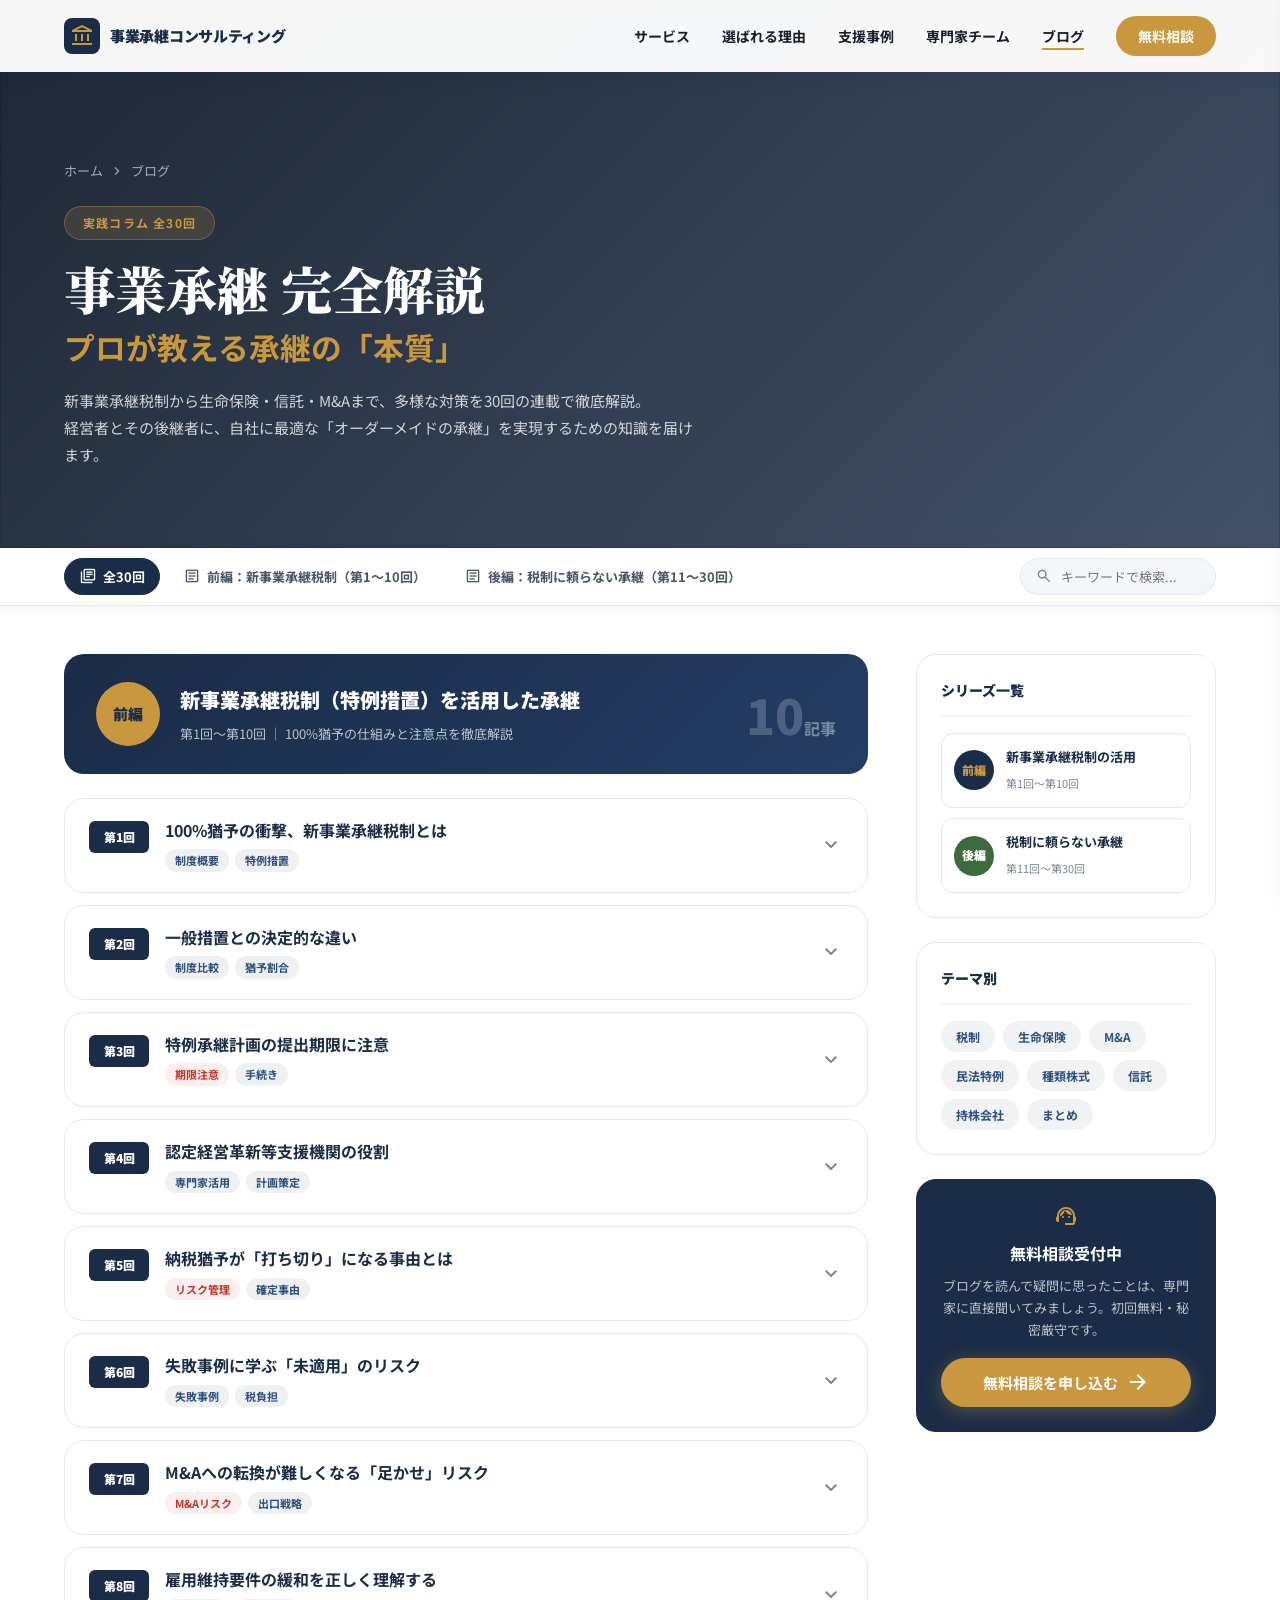
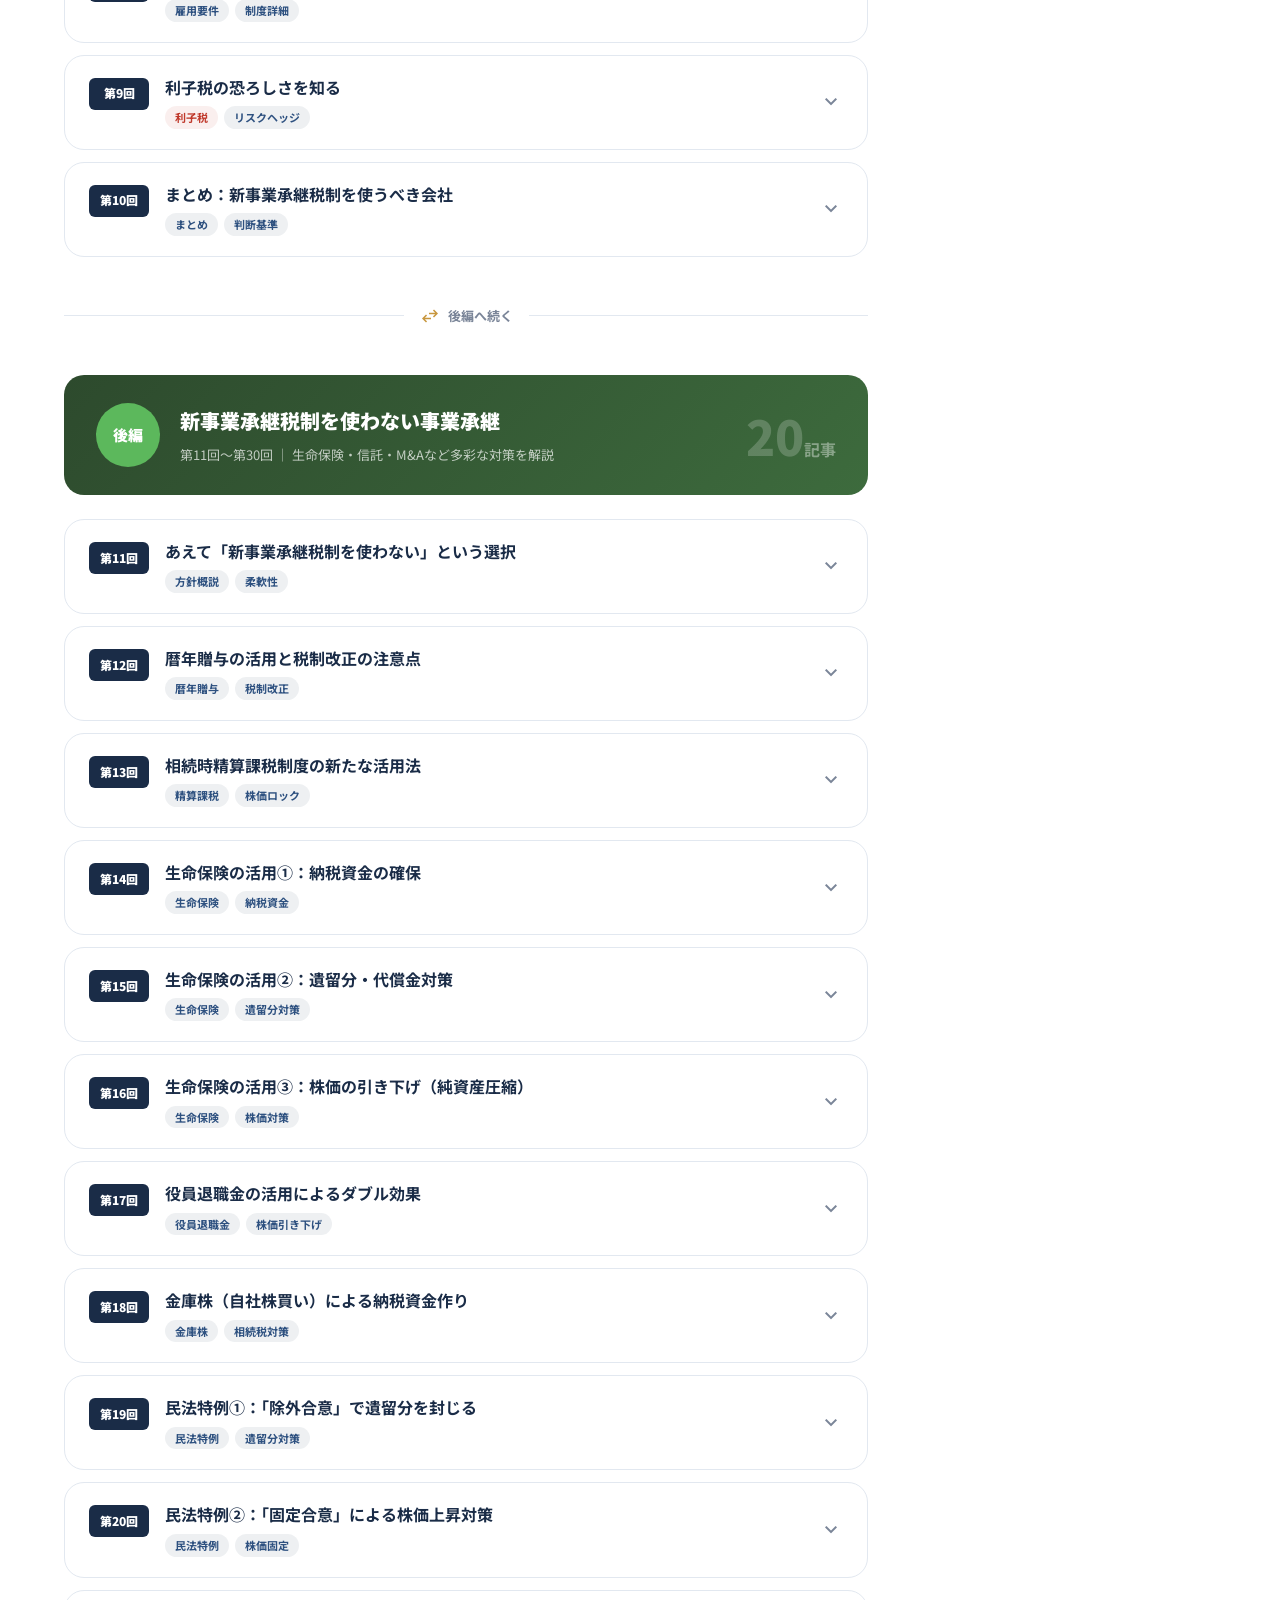
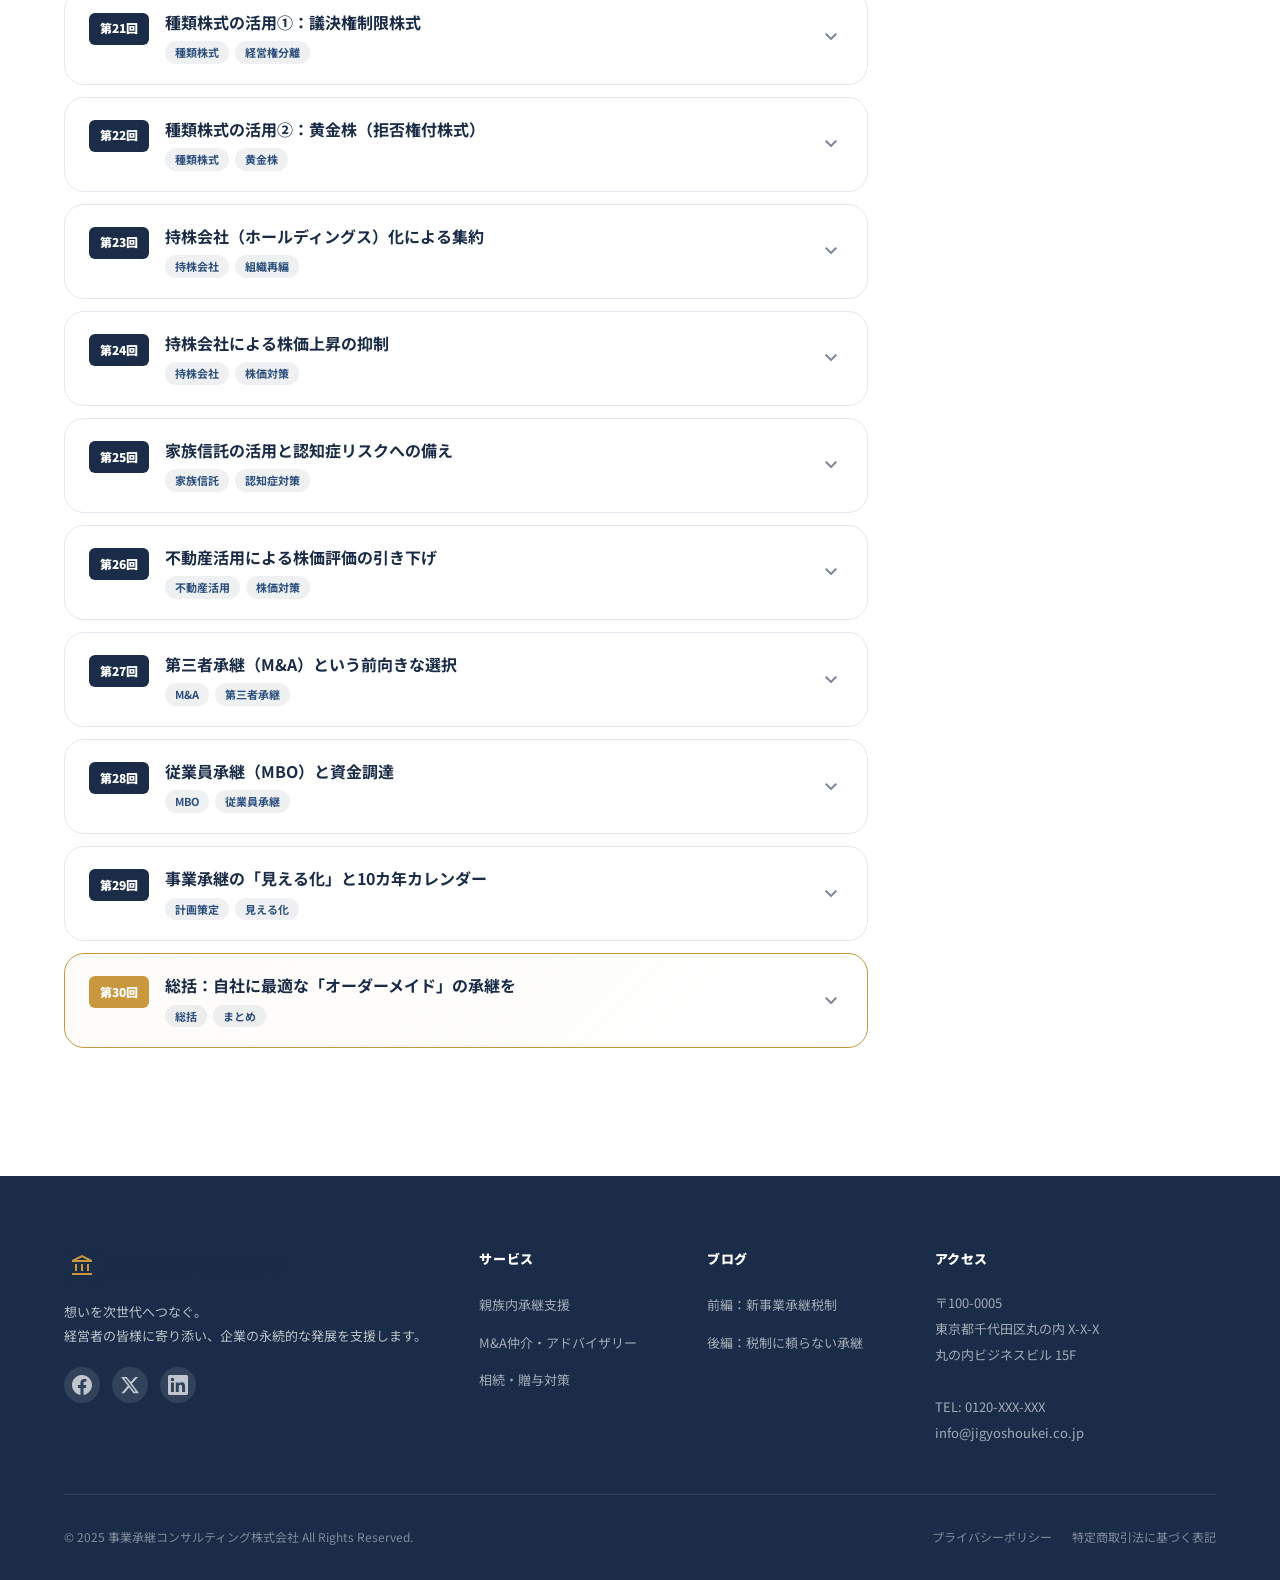
==== commit 59e26d4b: "Add files via upload" ====
--- a/blog.html
+++ b/blog.html
@@ -2,7 +2,7 @@
 <html lang="ja">
 <head>
   <meta charset="UTF-8" />
-  <meta name="viewport" content="width=device-width, initial-scale=1.0" />
+  <meta name="viewport" content="width=device-width, initial-scale=1.0, viewport-fit=cover" />
   <title>ブログ｜事業承継コンサルティング</title>
   <meta name="description" content="事業承継のプロフェッショナルが書く、経営者必読の実践的コラム。新事業承継税制から生命保険・信託・M&Aまで、全30回の連載でわかりやすく解説します。" />
   <link rel="stylesheet" href="css/style.css" />
--- a/css/blog.css
+++ b/css/blog.css
@@ -83,20 +83,26 @@
 }
 .blog-series-inner {
   display: flex; align-items: center; gap: 8px;
-  padding: 12px 24px;
-  flex-wrap: wrap;
+  padding: 10px 24px;
   max-width: 1200px;
   margin: 0 auto;
-}
+  /* PCでは横並び・折り返しなし */
+  flex-wrap: nowrap;
+  overflow-x: auto;
+  -webkit-overflow-scrolling: touch;
+  scrollbar-width: none;
+}
+.blog-series-inner::-webkit-scrollbar { display: none; }
 .series-filter-btn {
   display: inline-flex; align-items: center; gap: 6px;
-  padding: 8px 16px;
+  padding: 8px 14px;
   font-size: 13px; font-weight: 700;
   color: var(--text-mid);
   border-radius: var(--radius-full);
   border: 1.5px solid transparent;
   transition: all var(--transition);
   white-space: nowrap;
+  flex-shrink: 0;
 }
 .series-filter-btn .material-symbols-outlined { font-size: 18px; }
 .series-filter-btn:hover { color: var(--primary); background: var(--bg-light); }
@@ -107,11 +113,12 @@
 }
 .blog-search-wrap {
   margin-left: auto;
+  flex-shrink: 0;
   display: flex; align-items: center; gap: 8px;
   background: var(--bg-light);
   border: 1.5px solid var(--border);
   border-radius: var(--radius-full);
-  padding: 8px 16px;
+  padding: 8px 14px;
   transition: border-color var(--transition);
 }
 .blog-search-wrap:focus-within { border-color: var(--accent); }
@@ -119,13 +126,16 @@
 #blogSearch {
   border: none; background: none; outline: none;
   font-size: 13px; color: var(--text);
-  width: 180px;
+  width: 140px;
 }
 @media (max-width: 768px) {
-  .blog-series-inner { gap: 6px; }
-  .series-filter-btn { padding: 7px 12px; font-size: 12px; }
-  .blog-search-wrap { margin-left: 0; width: 100%; }
-  #blogSearch { width: 100%; }
+  .blog-series-bar { top: 60px; }
+  .blog-series-inner { padding: 8px 16px; gap: 6px; }
+  .series-filter-btn { padding: 7px 11px; font-size: 12px; }
+  .blog-search-wrap { width: auto; min-width: 0; }
+  #blogSearch { width: 90px; }
+  /* 長いラベルは省略 */
+  .series-filter-btn[data-filter="series1"] span:last-child { content: "前編"; }
 }
 
 /* ============================================================
@@ -141,8 +151,17 @@
 }
 .blog-main { min-width: 0; }
 @media (max-width: 1024px) {
-  .blog-layout { grid-template-columns: 1fr; }
-  .blog-sidebar { order: -1; }
+  .blog-layout {
+    grid-template-columns: 1fr;
+    gap: 32px;
+    padding-top: 32px;
+    padding-bottom: 56px;
+  }
+  .blog-sidebar {
+    order: -1;
+    position: static !important; /* sticky解除 */
+    top: auto !important;
+  }
 }
 
 /* ============================================================
@@ -287,9 +306,9 @@
 .article-body {
   max-height: 0;
   overflow: hidden;
-  transition: max-height 0.4s cubic-bezier(0.4, 0, 0.2, 1);
-}
-.article-card.open .article-body { max-height: 1000px; }
+  transition: max-height 0.5s cubic-bezier(0.4, 0, 0.2, 1);
+}
+.article-card.open .article-body { max-height: 2400px; }
 .article-body-inner {
   padding: 0 24px 28px;
   border-top: 1px solid var(--border);
@@ -556,3 +575,103 @@
 @media (max-width: 768px) {
   .blog-preview-series { grid-template-columns: 1fr; }
 }
+
+/* ============================================================
+   MOBILE / iOS Safari 総合修正
+   ============================================================ */
+
+/* ---- ヒーロー ---- */
+@media (max-width: 768px) {
+  .blog-hero {
+    padding: 110px 0 56px;
+  }
+  .blog-hero-content h1 {
+    font-size: 26px;
+    margin: 12px 0 16px;
+  }
+  .blog-hero-content p {
+    font-size: 14px;
+    line-height: 1.75;
+  }
+  .breadcrumb { margin-bottom: 16px; }
+}
+
+/* ---- サイドバー（モバイルでは横スクロールのカード列） ---- */
+@media (max-width: 1024px) {
+  .blog-sidebar {
+    display: grid;
+    grid-template-columns: repeat(auto-fit, minmax(240px, 1fr));
+    gap: 16px;
+  }
+  /* 相談CTAは全幅 */
+  .sidebar-cta { grid-column: 1 / -1; }
+}
+@media (max-width: 600px) {
+  .blog-sidebar { grid-template-columns: 1fr; }
+}
+
+/* ---- シリーズヘッダー ---- */
+@media (max-width: 480px) {
+  .series-header { padding: 16px; border-radius: var(--radius); }
+  .series-header h2 { font-size: 16px; }
+  .series-badge { width: 48px; height: 48px; min-width: 48px; font-size: 13px; }
+}
+
+/* ---- 記事カード ---- */
+@media (max-width: 600px) {
+  .article-header { padding: 14px 16px; gap: 10px; }
+  .article-meta-left { gap: 10px; }
+  .article-no { min-width: 50px; height: 28px; font-size: 11px; }
+  .article-title-wrap h3 { font-size: 14px; margin-bottom: 6px; }
+  .article-tags { gap: 4px; }
+  .tag { font-size: 10px; padding: 2px 8px; }
+  .toggle-icon { font-size: 20px; }
+
+  .article-body-inner { padding: 0 16px 20px; }
+  .article-body-inner p { font-size: 14px; line-height: 1.8; }
+
+  .article-point { padding: 12px 12px; font-size: 12px; gap: 8px; }
+  .article-point .material-symbols-outlined { font-size: 18px; }
+
+  .article-compare { flex-direction: column; gap: 8px; }
+  .compare-item { min-width: 0; width: 100%; }
+  .compare-arrow { transform: rotate(90deg); }
+
+  .article-checklist { padding: 14px; font-size: 13px; }
+  .article-final-message { padding: 16px; gap: 12px; flex-direction: column; }
+  .article-final-message > .material-symbols-outlined { font-size: 32px; }
+  .article-final-message h4 { font-size: 14px; }
+  .article-final-message p { font-size: 13px; }
+}
+
+/* ---- iOS Safari 向け全体調整 ---- */
+@supports (-webkit-touch-callout: none) {
+  /* iOSのスクロール慣性 */
+  .blog-layout { -webkit-overflow-scrolling: touch; }
+
+  /* iOS Safariで position:sticky が親の overflow:hidden に阻まれる問題を防ぐ */
+  .blog-series-bar { -webkit-position: sticky; }
+
+  /* iOS Safariでのフォームズーム防止（フォントサイズ16px未満だと自動ズーム） */
+  #blogSearch { font-size: 16px; }
+
+  /* タップ時のハイライト除去 */
+  .article-header,
+  .series-filter-btn,
+  .tag-cloud-btn,
+  .slider-btn {
+    -webkit-tap-highlight-color: transparent;
+  }
+}
+
+/* ---- 極小画面（iPhone SE等 375px以下）---- */
+@media (max-width: 375px) {
+  .blog-hero { padding: 96px 0 48px; }
+  .blog-hero-content h1 { font-size: 22px; }
+  .blog-series-bar { top: 56px; }
+  .blog-series-inner { padding: 6px 12px; }
+  .series-filter-btn { padding: 6px 9px; font-size: 11px; }
+  #blogSearch { width: 70px; font-size: 14px; }
+  .series-header h2 { font-size: 15px; }
+  .article-title-wrap h3 { font-size: 13px; }
+}
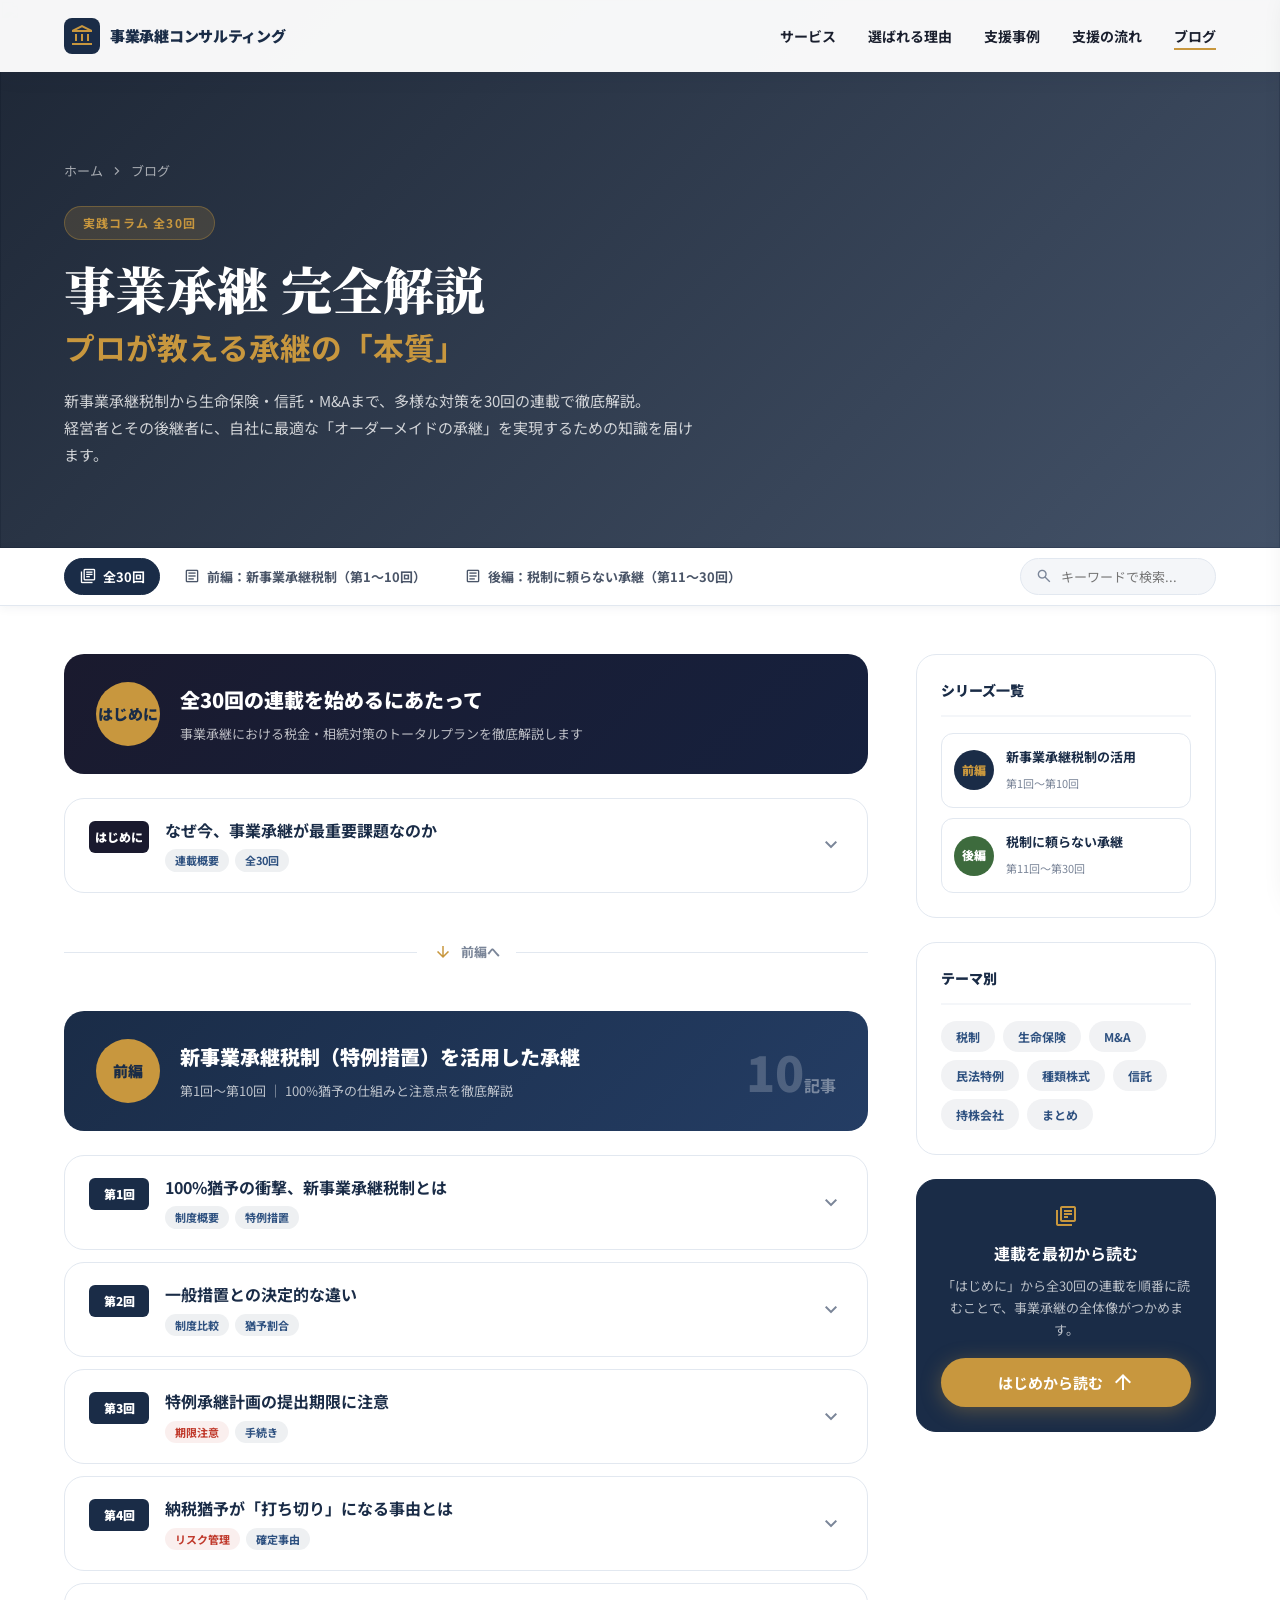
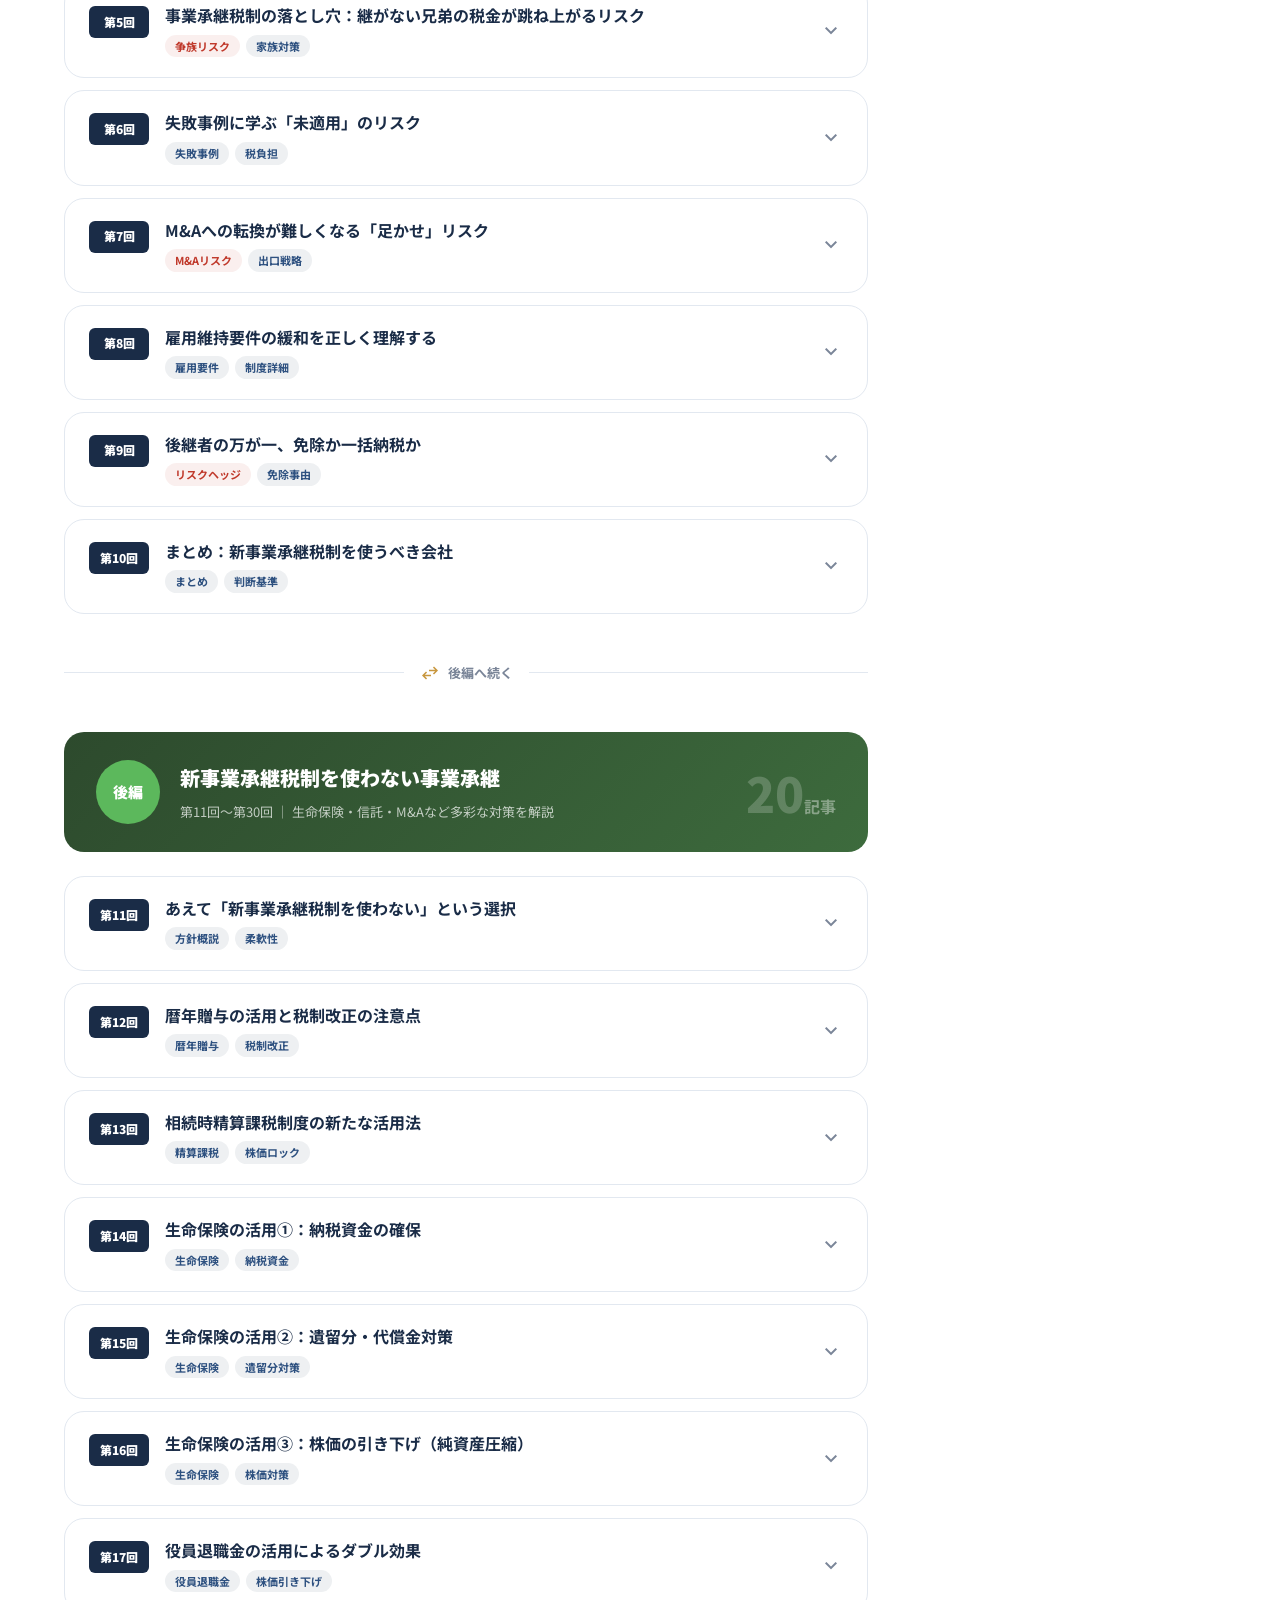
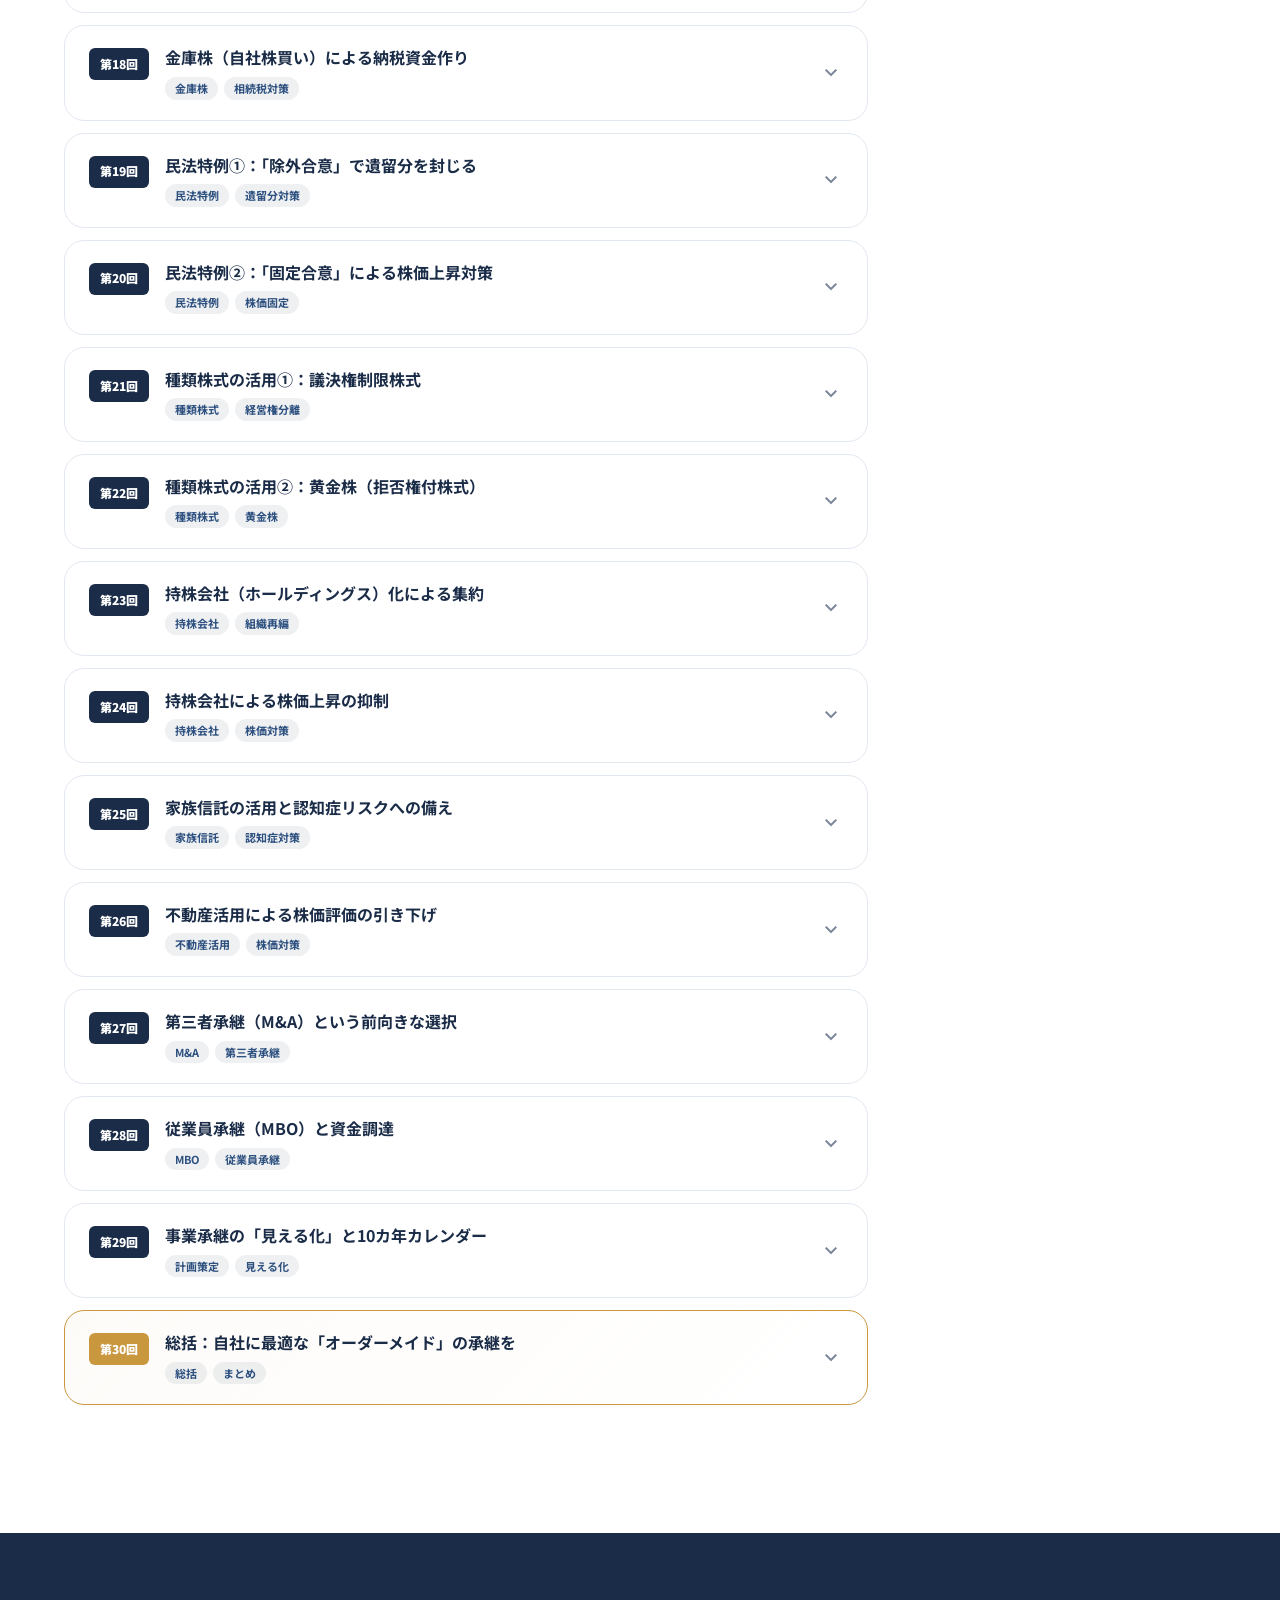
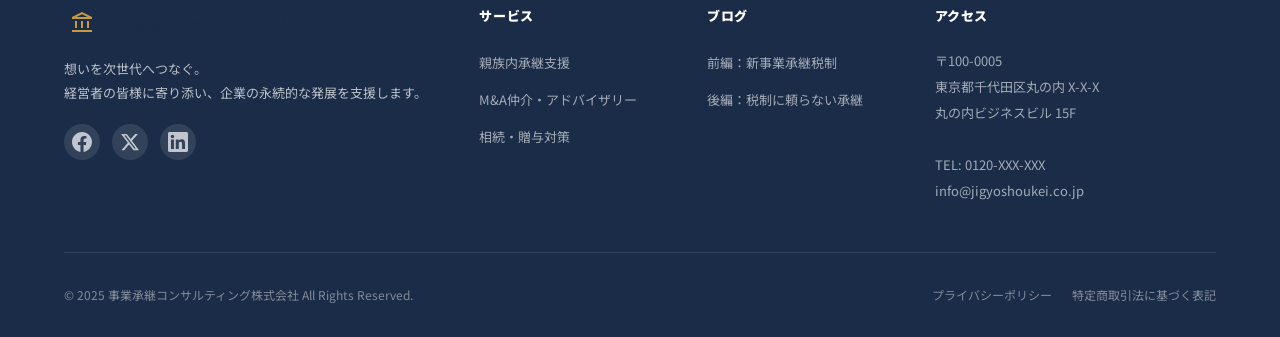
==== commit 601e3947: "Add files via upload" ====
--- a/blog.html
+++ b/blog.html
@@ -26,9 +26,8 @@
           <li><a href="index.html#services" class="nav-link">サービス</a></li>
           <li><a href="index.html#why-us" class="nav-link">選ばれる理由</a></li>
           <li><a href="index.html#cases" class="nav-link">支援事例</a></li>
-          <li><a href="index.html#team" class="nav-link">専門家チーム</a></li>
+          <li><a href="index.html#steps" class="nav-link">支援の流れ</a></li>
           <li><a href="blog.html" class="nav-link nav-link-active">ブログ</a></li>
-          <li><a href="index.html#contact" class="nav-cta">無料相談</a></li>
         </ul>
       </nav>
       <button id="hamburger" class="hamburger" aria-label="メニュー">
@@ -46,9 +45,8 @@
       <li><a href="index.html#services">サービス</a></li>
       <li><a href="index.html#why-us">選ばれる理由</a></li>
       <li><a href="index.html#cases">支援事例</a></li>
-      <li><a href="index.html#team">専門家チーム</a></li>
+      <li><a href="index.html#steps">支援の流れ</a></li>
       <li><a href="blog.html">ブログ</a></li>
-      <li><a href="index.html#contact" class="mobile-cta">無料相談</a></li>
     </ul>
   </div>
   <div id="overlay" class="overlay"></div>
@@ -98,6 +96,70 @@
       <!-- Main Content -->
       <div class="blog-main">
 
+        <!-- ===== INTRO ARTICLE ===== -->
+        <section class="series-section" id="intro-section">
+          <div class="series-header" style="background: linear-gradient(135deg, #1a1a2e 0%, #16213e 100%);">
+            <div class="series-header-inner">
+              <span class="series-badge">はじめに</span>
+              <div>
+                <h2>全30回の連載を始めるにあたって</h2>
+                <p>事業承継における税金・相続対策のトータルプランを徹底解説します</p>
+              </div>
+            </div>
+          </div>
+          <div class="articles-list">
+            <article class="article-card" data-series="intro" data-no="0">
+              <div class="article-header" onclick="toggleArticle(this)">
+                <div class="article-meta-left">
+                  <span class="article-no" style="background:#1a1a2e">はじめに</span>
+                  <div class="article-title-wrap">
+                    <h3>なぜ今、事業承継が最重要課題なのか</h3>
+                    <div class="article-tags">
+                      <span class="tag">連載概要</span><span class="tag">全30回</span>
+                    </div>
+                  </div>
+                </div>
+                <span class="toggle-icon material-symbols-outlined">expand_more</span>
+              </div>
+              <div class="article-body">
+                <div class="article-body-inner">
+                  <p>日本企業の99%を占める中小企業にとって、事業承継は従業員の幸福と社会の安定を守るための最重要課題です。本日から、事業承継における税金・相続対策のトータルプランを全30回で徹底解説します。</p>
+                  <p>全国の中小企業経営者の平均年齢は年々上昇し、後継者不在のまま廃業に追い込まれる「黒字廃業」が急増しています。帝国データバンクの調査によると、中小企業の約65%が後継者不在と回答。優れた技術・ノウハウ・顧客を持ちながら、次の担い手がいないという理由だけで、年間6万社以上が廃業しているという現実があります。</p>
+                  <p>この連載は、前編と後編の二部構成でお届けします。</p>
+                  <div class="article-checklist">
+                    <h4>📘 前編（第1〜10回）：新事業承継税制（特例措置）の光と影</h4>
+                    <ul>
+                      <li>贈与税・相続税を10割猶予する強力な仕組みを徹底解説</li>
+                      <li>「後戻りが難しい」維持管理のリスクや打ち切り事由を深掘り</li>
+                      <li>どんな会社に向いているか、どんな会社には向かないかを明確化</li>
+                    </ul>
+                    <h4 style="margin-top:12px">📗 後編（第11〜30回）：税制に縛られない「柔軟な」承継戦略</h4>
+                    <ul>
+                      <li>生命保険、信託、金庫株、M&A、MBOなど多様なツールを実務解説</li>
+                      <li>経営の自由度を保ちながら「会社の未来」を守る戦略を紹介</li>
+                      <li>経営者と後継者のベクトルを合わせ、「継栄」を目指す指針</li>
+                    </ul>
+                  </div>
+                  <p>単なる節税ではなく、経営者と後継者のベクトルを合わせ、会社の「継栄」を目指すための指針をお届けします。承継のタイムリミットは刻一刻と迫っています。後継者への最高のバトンタッチのために、ぜひ全30回の連載をご覧ください。</p>
+                  <div class="article-point">
+                    <span class="material-symbols-outlined">lightbulb</span>
+                    <strong>この連載の目的：</strong>税金という「点」ではなく、経営・家族・資産の「三位一体」でトータルプランを考えること。それが事業承継の本質です。
+                  </div>
+                </div>
+              </div>
+            </article>
+          </div>
+        </section>
+
+        <div class="series-divider">
+          <div class="series-divider-line"></div>
+          <div class="series-divider-text">
+            <span class="material-symbols-outlined">arrow_downward</span>
+            前編へ
+          </div>
+          <div class="series-divider-line"></div>
+        </div>
+
         <!-- ===== SERIES 1 ===== -->
         <section class="series-section" id="series1-section">
           <div class="series-header series-header-1">
@@ -129,9 +191,13 @@
                 <div class="article-body-inner">
                   <p>事業承継において最大の懸念は、自社株の承継に伴う多額の税金です。2018年に創設された「新事業承継税制（特例措置）」は、後継者が取得した株式に係る贈与税・相続税を「100%猶予」する非常に強力な制度です。従来の一般措置では猶予割合が8割でしたが、特例措置では全額となり、実質的にキャッシュアウトなしで株式を承継できるようになりました。</p>
                   <p>ただし、この制度はあくまで「猶予」であり「免除」ではありません。将来、一定の事由が生じれば納税義務が発生する点に注意が必要です。まずはこの強力なカードの存在を正しく知ることから始めましょう。</p>
-                  <div class="article-point">
-                    <span class="material-symbols-outlined">lightbulb</span>
-                    <strong>ポイント：</strong>「猶予」と「免除」は異なる。将来の確定事由に備えた管理体制の構築が不可欠。
+                  <h4 style="margin:16px 0 8px; color:#1a1a2e">制度の概要：何がどれだけ猶予されるのか</h4>
+                  <p>具体的には、後継者が先代経営者から自社株式を贈与または相続で取得した場合、その株式にかかる贈与税・相続税の「全額」が猶予されます。例えば、株価評価が5億円の自社株を息子に贈与した場合、通常なら約2億円超の贈与税が発生しますが、特例措置を使えばこの税金を一時的に払わなくて済みます。</p>
+                  <h4 style="margin:16px 0 8px; color:#1a1a2e">【事例】製造業A社の場合</h4>
+                  <p>従業員80名の金属加工会社を経営するA社長（65歳）は、長男（38歳）への承継を検討していました。自社株の評価額は約4億円。一般措置では約1.3億円の税負担が残るため、後継者は銀行借入で対応するしかない状況でした。特例措置の活用後、この税負担はゼロ（猶予）となり、後継者は借入を抱えることなく、手元資金を設備投資に充てることができました。</p>
+                  <div class="article-point">
+                    <span class="material-symbols-outlined">lightbulb</span>
+                    <strong>ポイント：</strong>「猶予」と「免除」は異なる。将来の確定事由に備えた管理体制の構築が不可欠。制度の恩恵を受けるためにも、まずは正確な理解から始めましょう。
                   </div>
                 </div>
               </div>
@@ -167,6 +233,17 @@
                       <p>猶予：<strong>100%</strong></p>
                     </div>
                   </div>
+                  <h4 style="margin:16px 0 8px; color:#1a1a2e">【試算例】違いを数字で見てみよう</h4>
+                  <p>株価評価3億円、法定相続人3名の場合で比較します。一般措置では、対象株式2億円（3分の2）のうち8割猶予なので、約4,800万円の税負担が残ります。しかし特例措置なら全株・全額猶予のため、納税負担はゼロ。残りの2割・3分の1分の税金もかかりません。この差は経営の「余力」として大きく効いてきます。</p>
+                  <div class="article-checklist">
+                    <h4>特例措置の主な拡充点</h4>
+                    <ul>
+                      <li>対象株数：2/3上限 → 全株に拡大</li>
+                      <li>猶予割合：80% → 100%に拡大</li>
+                      <li>対象後継者：1名のみ → 最大3名まで</li>
+                      <li>雇用維持要件：厳格 → 弾力化（報告で継続可）</li>
+                    </ul>
+                  </div>
                 </div>
               </div>
             </article>
@@ -186,11 +263,15 @@
               </div>
               <div class="article-body">
                 <div class="article-body-inner">
-                  <p>新事業承継税制を適用するには、まず「特例承継計画」を策定し、都道府県知事に提出して確認を受ける必要があります。当初、この計画の提出期限は2023年3月まででしたが、近年の税制改正により、現在は「2026年（令和8年）3月31日」まで延長されています。</p>
+                  <p>新事業承継税制を適用するには、まず「特例承継計画」を策定し、都道府県知事に提出して確認を受ける必要があります。当初、この計画の提出期限は2023年3月まででしたが、近年の税制改正により、現在法人版では「2027年（令和9年）9月30日」まで延長されています。</p>
                   <p>この期限を一日でも過ぎると、100%猶予の特例措置は受けられません。2027年の適用期限に向けて、逆算した準備が不可欠です。本制度の適用を少しでも検討されているなら、まずは計画の提出を最優先しましょう。</p>
+                  <h4 style="margin:16px 0 8px; color:#1a1a2e">特例承継計画に記載すること</h4>
+                  <p>計画書には①会社の現状、②後継者の氏名、③承継時における経営の見通し（5年間の事業計画）などを記載します。計画書の作成には「認定経営革新等支援機関」（認定支援機関）の指導・助言を受け、その確認印が必要です。認定支援機関とは、税理士、公認会計士、金融機関などが該当します。</p>
+                  <h4 style="margin:16px 0 8px; color:#1a1a2e">【事例】提出を先延ばしにして後悔した会社</h4>
+                  <p>「まだ時間がある」と考えていたB社長は、計画提出を毎年先延ばしにしていました。ところが突然の入院。退院後に急いで準備しようとしたところ、認定支援機関の税理士との日程調整、書類準備に2か月かかり、ギリギリで提出できた経験から「もっと早く動けばよかった」と振り返っています。計画提出はいつでもできますが、準備には時間がかかります。</p>
                   <div class="article-point article-point-warning">
                     <span class="material-symbols-outlined">warning</span>
-                    <strong>重要：</strong>特例承継計画の提出期限は2026年3月31日。この期限は絶対に逃せません。
+                    <strong>重要：</strong>特例承継計画の提出期限は2027年（令和9年）9月30日。この期限は絶対に逃せません。まず計画提出を最優先行動にしましょう。
                   </div>
                 </div>
               </div>
@@ -200,31 +281,6 @@
               <div class="article-header" onclick="toggleArticle(this)">
                 <div class="article-meta-left">
                   <span class="article-no">第4回</span>
-                  <div class="article-title-wrap">
-                    <h3>認定経営革新等支援機関の役割</h3>
-                    <div class="article-tags">
-                      <span class="tag">専門家活用</span><span class="tag">計画策定</span>
-                    </div>
-                  </div>
-                </div>
-                <span class="toggle-icon material-symbols-outlined">expand_more</span>
-              </div>
-              <div class="article-body">
-                <div class="article-body-inner">
-                  <p>特例承継計画の策定にあたっては、税理士や金融機関、商工会議所などの「認定経営革新等支援機関」による指導と助言、および所見の記載が必要です。単に書類を出すだけでなく、その後の5年間の経営をどうしていくかという「青写真」を専門家と共に描くプロセスが求められます。</p>
-                  <p>この計画作成を通じて後継者の自覚が促され、社内外へのアナウンス効果が得られた事例も報告されています。信頼できる専門家をパートナーに選び、実効性のある計画を立てることが成功への第一歩です。</p>
-                  <div class="article-point">
-                    <span class="material-symbols-outlined">lightbulb</span>
-                    <strong>ポイント：</strong>計画作成プロセス自体に価値がある。後継者育成・社内発信の機会として活用しよう。
-                  </div>
-                </div>
-              </div>
-            </article>
-
-            <article class="article-card" data-series="series1" data-no="5">
-              <div class="article-header" onclick="toggleArticle(this)">
-                <div class="article-meta-left">
-                  <span class="article-no">第5回</span>
                   <div class="article-title-wrap">
                     <h3>納税猶予が「打ち切り」になる事由とは</h3>
                     <div class="article-tags">
@@ -238,9 +294,49 @@
                 <div class="article-body-inner">
                   <p>本制度は強力ですが、適用後に納税猶予が打ち切られる「確定事由」に該当すると、猶予されていた税金と利子税を一括納付しなければなりません。主な打ち切り事由には、後継者が代表権を返上する、猶予対象の株式を譲渡する、あるいは3年に一度の「継続届出書」の提出を忘れるといったことが挙げられます。</p>
                   <p>特に事務的なミスによる打ち切りは最も避けるべき失敗です。適用後は、専門家との定期的なモニタリング体制を構築し、要件から外れないよう厳格な管理を続ける覚悟が必要です。</p>
+                  <div class="article-checklist">
+                    <h4>主な打ち切り事由（確定事由）</h4>
+                    <ul>
+                      <li>後継者が代表権を失った（辞任・解任）</li>
+                      <li>猶予対象株式の一部または全部を譲渡・贈与した</li>
+                      <li>会社が資産管理会社に該当することになった</li>
+                      <li>3年に1度の継続届出書の提出を忘れた</li>
+                      <li>年次報告書（5年間）の提出を怠った</li>
+                    </ul>
+                  </div>
+                  <h4 style="margin:16px 0 8px; color:#1a1a2e">【事例】継続届出書の提出忘れで大惨事に</h4>
+                  <p>特例措置を適用して10年が経過したC社。経営は順調でしたが、顧問税理士が交代した際に引き継ぎが不十分で、3年に1度の継続届出書の提出期限を失念。気づいたときには既に数か月が経過しており、猶予税額数千万円と数年分の利子税が一括で確定してしまいました。「手続きのミス」という理由は一切考慮されません。</p>
                   <div class="article-point article-point-warning">
                     <span class="material-symbols-outlined">warning</span>
-                    <strong>要注意：</strong>3年に1度の継続届出書の提出忘れは即打ち切り。カレンダー管理を徹底すること。
+                    <strong>要注意：</strong>3年に1度の継続届出書の提出忘れは即打ち切り。専門家とのカレンダー管理、複数名でのダブルチェック体制を今すぐ構築しましょう。
+                  </div>
+                </div>
+              </div>
+            </article>
+
+            <article class="article-card" data-series="series1" data-no="5">
+              <div class="article-header" onclick="toggleArticle(this)">
+                <div class="article-meta-left">
+                  <span class="article-no">第5回</span>
+                  <div class="article-title-wrap">
+                    <h3>事業承継税制の落とし穴：継がない兄弟の税金が跳ね上がるリスク</h3>
+                    <div class="article-tags">
+                      <span class="tag tag-alert">争族リスク</span><span class="tag">家族対策</span>
+                    </div>
+                  </div>
+                </div>
+                <span class="toggle-icon material-symbols-outlined">expand_more</span>
+              </div>
+              <div class="article-body">
+                <div class="article-body-inner">
+                  <p>自社株の納税が10割猶予されても、自社株が「相続財産」に含まれる事実に変わりはありません。累進税率の仕組み上、高額な株式が加算されることで、遺産総額が膨らみ、他の資産にかかる税率も最高55%まで引き上げられてしまうのです。</p>
+                  <p>「後継者は無税、非後継者は増税」という不公平感は、深刻な親族間の紛争（争族）を招きます。特例措置の利用には、生命保険を活用した納税資金の確保や代償金の準備など、家族全員のバランスを考えたトータルプランが不可欠です。</p>
+                  <h4 style="margin:16px 0 8px; color:#1a1a2e">【具体的事例】長女の自宅が危機に</h4>
+                  <p>D家の相続では、長男（後継者）が自社株4億円を特例措置で取得。自宅を継いだ長女の相続財産は自宅3,000万円のみでしたが、遺産総額に自社株4億円が加算されたため、課税される相続税率が引き上げられ、長女の相続税は約800万円に。長女は現金を持っておらず、自宅を売却するか否かの瀬戸際に追い込まれました。</p>
+                  <p>兄が「株は猶予だから実際は払ってない」という事実に長女は憤慨し、兄妹の関係が修復不可能なほど悪化。これが典型的な「争族」です。</p>
+                  <div class="article-point article-point-warning">
+                    <span class="material-symbols-outlined">warning</span>
+                    <strong>対策が必須：</strong>特例措置を使う場合は必ず「家族全員の相続税シミュレーション」を実施し、非後継者への納税資金を生命保険や代償分割で準備しておきましょう。
                   </div>
                 </div>
               </div>
@@ -263,9 +359,11 @@
                 <div class="article-body-inner">
                   <p>制度を知りながらも、あえて適用を見送った結果、後継者に多額の負担が残る失敗例があります。ある企業では、顧問税理士が管理負担の重さ（5年間の年次報告やその後の継続届出）を嫌がり、制度利用に難色を示しました。</p>
                   <p>経営者もその言葉に従い、特例を適用せずに承継を進めた結果、後継者は数億円の相続税を背負うことになりました。専門家の「やりやすさ」ではなく、自社と後継者の「未来」にとってどちらが最善かを基準に判断しなければ、取り返しのつかない負担を強いることになります。</p>
-                  <div class="article-point">
-                    <span class="material-symbols-outlined">lightbulb</span>
-                    <strong>教訓：</strong>専門家選びの基準は「自社の未来」。管理が面倒という理由で最適策を諦めないこと。
+                  <h4 style="margin:16px 0 8px; color:#1a1a2e">「やらない理由」を整理する</h4>
+                  <p>専門家が制度利用を嫌がる理由は多くの場合、①届出・報告業務の増加、②万一打ち切り時の責任問題、③不慣れな制度への不安です。しかしこれはあくまで専門家側の事情。経営者として「後継者に何億円もの借金を背負わせてよいか」という問いを、専門家交代を含めて真剣に考えましょう。</p>
+                  <div class="article-point">
+                    <span class="material-symbols-outlined">lightbulb</span>
+                    <strong>教訓：</strong>専門家選びの基準は「自社の未来」。管理が面倒という理由で最適策を諦めないこと。必要であれば事業承継に強い専門家への変更を検討してください。
                   </div>
                 </div>
               </div>
@@ -288,9 +386,11 @@
                 <div class="article-body-inner">
                   <p>新事業承継税制を適用して株式を贈与したものの、後にそれが「足かせ」になるケースがあります。後継者が親族内承継を断念し、第三者へのM&Aを希望した場合、株式を譲渡した時点で納税猶予が打ち切られ、多額の納税が発生します。猶予税額が会社の売却価格を上回ってしまうと、実質的にM&Aの決断ができなくなります。</p>
                   <p>制度を適用する前に、後継者の将来像や経営能力を冷静に評価し、「本当にこのまま親族内で10年以上経営を続けるのか」をヒアリングしておくことが重要です。</p>
+                  <h4 style="margin:16px 0 8px; color:#1a1a2e">【事例】M&Aを選べなくなった後継者</h4>
+                  <p>特例措置で父から3億円の自社株を引き継いだE氏。承継から5年後、大手企業から5億円でのM&A提案が来ました。しかし猶予されていた税額は1.2億円。M&Aで株式を譲渡すると猶予が打ち切られ、利子税を含め約1.5億円の即時納税が必要に。実質的な手取りは3.5億円となり、「本当にM&Aすべきか」と深く迷うことになりました。結局チャンスを見送ったE氏は「制度に縛られた」と語っています。</p>
                   <div class="article-point article-point-warning">
                     <span class="material-symbols-outlined">warning</span>
-                    <strong>注意：</strong>適用は「親族内承継を10年以上継続する強い意志」があることが大前提。
+                    <strong>注意：</strong>適用前に「後継者は10年以上、親族内で経営し続ける意志があるか」を必ず確認しましょう。M&Aの可能性が少しでもあるなら、慎重に検討が必要です。
                   </div>
                 </div>
               </div>
@@ -313,9 +413,11 @@
                 <div class="article-body-inner">
                   <p>「従業員が辞めたら納税しなければならないのか」という不安をよく聞きます。特例措置では雇用維持要件が緩和されており、5年間の平均雇用が8割を下回ったとしても、その理由を記載した報告書を提出し、専門家の確認を受ければ猶予は継続されます。かつての制度ほど「人の数」に縛られる必要はありません。</p>
                   <p>ただし、報告義務自体を怠ると即座に打ち切りとなります。大切なのは、業績悪化などで雇用が守れなかった時こそ、誠実に手続きを行う事務管理能力を維持することです。</p>
-                  <div class="article-point">
-                    <span class="material-symbols-outlined">lightbulb</span>
-                    <strong>ポイント：</strong>8割維持できなくても報告すれば継続可。「誠実な手続き」が何より大切。
+                  <h4 style="margin:16px 0 8px; color:#1a1a2e">5年間の年次報告の仕組み</h4>
+                  <p>承継後5年間は毎年、都道府県に対して「年次報告書」を提出する義務があります。記載内容は①雇用人数、②後継者が引き続き代表者であること、③猶予対象株式を引き続き保有していることなどです。この報告書を税理士などの認定支援機関が確認します。5年経過後は3年に1度の継続届出書に切り替わります。</p>
+                  <div class="article-point">
+                    <span class="material-symbols-outlined">lightbulb</span>
+                    <strong>ポイント：</strong>8割維持できなくても理由を報告すれば猶予継続可。ただし「誠実な手続き」を怠ると即打ち切り。毎年の年次報告を確実に実行する体制作りが最重要です。
                   </div>
                 </div>
               </div>
@@ -326,21 +428,32 @@
                 <div class="article-meta-left">
                   <span class="article-no">第9回</span>
                   <div class="article-title-wrap">
-                    <h3>利子税の恐ろしさを知る</h3>
-                    <div class="article-tags">
-                      <span class="tag tag-alert">利子税</span><span class="tag">リスクヘッジ</span>
-                    </div>
-                  </div>
-                </div>
-                <span class="toggle-icon material-symbols-outlined">expand_more</span>
-              </div>
-              <div class="article-body">
-                <div class="article-body-inner">
-                  <p>納税猶予が打ち切りになった際、本当に恐ろしいのは「利子税」です。猶予されていた本来の税額に加え、申告期限からの経過期間に応じた利息が発生します。承継から時間が経過しているほど、利子税の額は膨れ上がります。</p>
-                  <p>制度は「あくまで猶予であって免除ではない」という認識が重要です。万が一の打ち切り時に備え、納税資金を生命保険などで別途準備しておくといった、リスクヘッジを含めたトータルな対策を検討しておくべきでしょう。</p>
+                    <h3>後継者の万が一、免除か一括納税か</h3>
+                    <div class="article-tags">
+                      <span class="tag tag-alert">リスクヘッジ</span><span class="tag">免除事由</span>
+                    </div>
+                  </div>
+                </div>
+                <span class="toggle-icon material-symbols-outlined">expand_more</span>
+              </div>
+              <div class="article-body">
+                <div class="article-body-inner">
+                  <p>特例措置の適用中、後継者に万が一があるとどうなるか。後継者が亡くなった場合、猶予税額は全額「免除」されます。一方、病気等で代表権を退くと原則「打ち切り」となり、利子税を含む多額の納税が必要です。ただし、重度障害等で経営不能と認められれば免除される救済もあります。</p>
+                  <p>重要なのは「猶予は免除ではない」という点です。不測の事態による打ち切りリスクに備え、生命保険等での納税資金確保を含めたトータルな準備が不可欠。単なる節税策に留めず、経営継続のリスクヘッジまでしっかり見据えましょう。</p>
+                  <div class="article-checklist">
+                    <h4>後継者に万が一があった場合の整理</h4>
+                    <ul>
+                      <li>後継者が<strong>死亡</strong>した場合 → 猶予税額は全額「免除」</li>
+                      <li>後継者が<strong>重度障害</strong>で経営不能と認定 → 猶予税額は「免除」</li>
+                      <li>後継者が<strong>病気・怪我</strong>で代表を退任 → 原則「打ち切り」（利子税も発生）</li>
+                      <li>後継者が<strong>自ら辞任</strong>した場合 → 「打ち切り」</li>
+                    </ul>
+                  </div>
+                  <h4 style="margin:16px 0 8px; color:#1a1a2e">【事例】代表退任で数千万円の納税が発生</h4>
+                  <p>特例措置を適用して7年が経過したF社の後継者が、過労から心臓疾患を患い入院。「代表を続けることが困難」として副社長に代表権を委ねた瞬間、打ち切り事由が発生。猶予税額1.8億円と7年分の利子税約900万円、合計約1.9億円の納税通知が届きました。準備していなかったF氏は銀行融資で乗り切りましたが、会社の財務体質は大きく悪化しました。</p>
                   <div class="article-point article-point-warning">
                     <span class="material-symbols-outlined">warning</span>
-                    <strong>備え：</strong>万一の打ち切りに備え、生命保険などで納税資金を別途確保しておくことを推奨。
+                    <strong>備え：</strong>万一の打ち切りに備え、生命保険などで猶予税額相当の納税資金を別途確保しておくことを強く推奨します。「猶予＝免除」ではないことを肝に銘じましょう。
                   </div>
                 </div>
               </div>
@@ -363,6 +476,8 @@
                 <div class="article-body-inner">
                   <p>前編の最後に、本制度が向いている会社を整理します。株価が非常に高く、相続税負担がキャッシュフローを圧迫する会社、かつ後継者が明確で、今後10年以上は経営を継続する強い意志がある場合は、この制度は最強の武器になります。</p>
                   <p>一方で、数年内のM&Aの可能性がある場合や、事務管理体制が脆弱な会社にはお勧めできません。メリットと制約を比較し、「後継者の未来の選択肢」を広げるための手段として活用するかを判断してください。次回の後編からは、この税制に頼らない対策を紹介します。</p>
+                  <h4 style="margin:16px 0 8px; color:#1a1a2e">判断チェックリスト：適用すべきか否か</h4>
+                  <p>最終的な判断は「後継者の将来」から逆算すること。税制を使う・使わないではなく、「後継者にとって最善の選択は何か」を軸に検討してください。適用後10年以上にわたる管理義務も含め、ご家族・後継者・専門家と一緒に十分な議論を重ねましょう。</p>
                   <div class="article-checklist">
                     <h4>✅ こんな会社に向いている</h4>
                     <ul>
@@ -426,9 +541,11 @@
                 <div class="article-body-inner">
                   <p>新事業承継税制は強力ですが、あまりに厳しい制約が経営の自由を奪うこともあります。あえてこの制度を使わず、他の手法を組み合わせることで、柔軟かつ着実な承継を目指す経営者も増えています。</p>
                   <p>税金の猶予という一点に目を奪われると、経営戦略や家族の調和という「事業承継の本質」を見失いかねません。後編では、生命保険、金庫株、信託、持株会社など、多様なツールを駆使した「縛られない承継」の具体策を詳しく見ていきましょう。</p>
-                  <div class="article-point">
-                    <span class="material-symbols-outlined">lightbulb</span>
-                    <strong>視点転換：</strong>「税制ありき」ではなく「後継者・家族・経営の三位一体」を軸に考えることが本質。
+                  <h4 style="margin:16px 0 8px; color:#1a1a2e">「制度を使わない」という選択が有効なケース</h4>
+                  <p>①将来のM&A可能性がゼロではない、②後継者の意志が必ずしも固くない、③株価が比較的低く税負担が許容範囲内、④事務管理が苦手で継続的な書類提出に不安がある、⑤複数の子どもへの公平な分配を優先したい。これらのケースでは、特例措置を使わない選択が賢明です。</p>
+                  <div class="article-point">
+                    <span class="material-symbols-outlined">lightbulb</span>
+                    <strong>視点転換：</strong>「税制ありき」ではなく「後継者・家族・経営の三位一体」を軸に考えることが本質。後編では後継者の選択肢を最大化する多様なツールを紹介します。
                   </div>
                 </div>
               </div>
@@ -451,9 +568,13 @@
                 <div class="article-body-inner">
                   <p>最も基本的な対策は、毎年少しずつ株式を贈与する「暦年贈与」です。時間をかけて株数を移転させることで、将来の相続財産を減らすことができます。</p>
                   <p>ただし、2024年の税制改正により、相続開始前贈与の加算期間が「3年」から「7年」に延長された点に注意が必要です。早く始めるほど効果が高まるのが贈与の鉄則です。株価が一時的に下がったタイミングを見計らって一気に贈与するなど、計画的な実行が求められます。</p>
+                  <h4 style="margin:16px 0 8px; color:#1a1a2e">暦年贈与の基本的な仕組み</h4>
+                  <p>暦年贈与は、1月1日〜12月31日の1年間に贈与を受けた財産が年間110万円以下であれば贈与税がかかりません。毎年110万円分の株式を後継者に贈与し続けることで、10年間で1,100万円分の財産を非課税で移転できます。ただし、相続開始前7年以内の贈与財産は相続税の計算に加算される（2024年改正後）ため、なるべく早く、若い世代に贈与を開始することが重要です。</p>
+                  <h4 style="margin:16px 0 8px; color:#1a1a2e">【事例】株価低下のタイミングを活用</h4>
+                  <p>コロナ禍で業績が一時的に落ち込んだG社の株価は、通常の2億円から5,000万円程度まで下落。この機を逃さず、後継者の長男に一気に全株を贈与した結果、贈与税は通常の試算の約3分の1で済みました。「株価が下がったとき」こそ贈与の絶好のタイミングです。</p>
                   <div class="article-point article-point-warning">
                     <span class="material-symbols-outlined">warning</span>
-                    <strong>改正注意：</strong>2024年改正で加算期間が3年→7年へ拡大。早期着手が節税効果を最大化する鍵。
+                    <strong>改正注意：</strong>2024年改正で加算期間が3年→7年へ拡大。60歳以上の経営者はすぐに専門家と開始時期を相談してください。早期着手が節税効果を最大化する鍵です。
                   </div>
                 </div>
               </div>
@@ -476,9 +597,13 @@
                 <div class="article-body-inner">
                   <p>相続時精算課税制度は、贈与時の評価額で相続税を計算できる仕組みです。かつては一度選ぶと暦年贈与に戻れないデメリットがありましたが、現在は年110万円の基礎控除が新設され、使い勝手が向上しました。</p>
                   <p>将来、株価が大きく上昇することが見込まれる優良企業の場合、今の低い評価額で課税対象を「ロック」できるこの制度は非常に有効です。新事業承継税制のような厳しい継続要件がないため、柔軟な経営判断を維持したい企業に適しています。</p>
-                  <div class="article-point">
-                    <span class="material-symbols-outlined">lightbulb</span>
-                    <strong>活用法：</strong>今の株価が低い優良企業ほど効果大。年110万円の非課税枠も併用できる。
+                  <h4 style="margin:16px 0 8px; color:#1a1a2e">相続時精算課税の仕組み（2024年改正後）</h4>
+                  <p>60歳以上の父母・祖父母から18歳以上の子・孫への贈与に適用可能。累計2,500万円まで贈与税がかからず、相続時に相続財産に加算して精算します。2024年から年110万円の基礎控除が新設され、この110万円分は相続時も加算不要です。つまり毎年110万円は完全に非課税で移転可能となりました。</p>
+                  <h4 style="margin:16px 0 8px; color:#1a1a2e">【事例】将来の株価上昇分を先に確定</h4>
+                  <p>現在の株価が1株1万円のH社。今後5年で3万円に上昇する見込みです。今すぐ精算課税で1,000株（1,000万円）を後継者に贈与すれば、将来株価が3倍になっても相続時には「1,000万円」として計算されます。もし贈与せずに相続時に受け取れば「3,000万円」として課税。この差2,000万円分の節税効果が生まれます。</p>
+                  <div class="article-point">
+                    <span class="material-symbols-outlined">lightbulb</span>
+                    <strong>活用法：</strong>今の株価が低い優良企業ほど効果大。2024年改正で年110万円の非課税枠が追加され、使い勝手が格段に向上しました。
                   </div>
                 </div>
               </div>
@@ -501,9 +626,13 @@
                 <div class="article-body-inner">
                   <p>自社株の評価が高いと、相続税は多額になりますが、株式自体は現金化できません。この「納税資金の不足」を解決するのが生命保険です。経営者に万一のことがあった際、後継者を受取人にしておけば、即座に現金を手にすることができ、納税期限に間に合わせることが可能です。</p>
                   <p>生命保険金には「500万円 × 法定相続人数」の非課税枠もあり、現預金で持つよりも節税効果が得られます。</p>
-                  <div class="article-point">
-                    <span class="material-symbols-outlined">lightbulb</span>
-                    <strong>ポイント：</strong>非課税枠（500万円×法定相続人数）を活用することで、現預金より有利に資金を準備できる。
+                  <h4 style="margin:16px 0 8px; color:#1a1a2e">相続税の申告・納税期限は「10か月」</h4>
+                  <p>相続税の申告・納税期限は相続開始（経営者の死亡）から10か月以内。現金がなければ延納（分割払い）や物納（財産で納税）も可能ですが、手続きが複雑で、最終的には会社株式の一部を売却せざるを得ないケースもあります。保険で事前に現金を準備しておくことが、最もシンプルで確実な対策です。</p>
+                  <h4 style="margin:16px 0 8px; color:#1a1a2e">【試算例】生命保険の非課税メリット</h4>
+                  <p>法定相続人3名の場合、生命保険金の非課税枠は「500万円×3名＝1,500万円」。この1,500万円は相続税の計算対象から除かれます。仮に相続税率40%とすれば、単純計算で600万円の節税効果。さらに経営者が亡くなった翌日に保険金を受け取れる「即効性」も大きな強みです。</p>
+                  <div class="article-point">
+                    <span class="material-symbols-outlined">lightbulb</span>
+                    <strong>ポイント：</strong>非課税枠（500万円×法定相続人数）を活用することで、現預金より有利に資金を準備できます。保険は「相続税の申告期限（10か月）」に間に合わせるための最強ツールです。
                   </div>
                 </div>
               </div>
@@ -526,9 +655,13 @@
                 <div class="article-body-inner">
                   <p>後継者に株式を集中させると、他の相続人（兄弟など）の「遺留分」を侵害してしまうリスクがあります。遺留分侵害額請求をされると、後継者は金銭で解決しなければなりません。</p>
                   <p>この際、生命保険金を「代償金」の原資として準備しておくことで、会社の支配権を維持しつつ、円満な遺産分割を実現できます。争族（争い）を防ぐための「出口戦略」として、保険は極めて実務的なツールです。</p>
-                  <div class="article-point">
-                    <span class="material-symbols-outlined">lightbulb</span>
-                    <strong>戦略：</strong>後継者に株式を集中 → 他の相続人への代償金を保険金で賄う。これが「争族対策」の王道。
+                  <h4 style="margin:16px 0 8px; color:#1a1a2e">遺留分とは何か</h4>
+                  <p>遺留分とは、法定相続人が最低限受け取る権利がある財産の割合です。子が相続人の場合、法定相続分の1/2が遺留分です。例えば、遺産総額4億円（自社株3億円＋現金1億円）で子が2人の場合、各子の法定相続分は2億円、遺留分は1億円。後継者の長男に全財産を遺せば、次男は最大1億円の遺留分侵害額請求ができます。</p>
+                  <h4 style="margin:16px 0 8px; color:#1a1a2e">【事例】保険で争族を回避</h4>
+                  <p>I社長は長男（後継者）に自社株3億円を遺す遺言を残しました。次男への遺留分は約5,000万円の見込み。I社長は生命保険金5,000万円の受取人を長男に指定しておき、「保険金を次男への代償金に充ててほしい」と遺言に明記。I社長死亡後、長男は保険金で次男に5,000万円を支払い、会社の株式は1株も手放さずに済みました。</p>
+                  <div class="article-point">
+                    <span class="material-symbols-outlined">lightbulb</span>
+                    <strong>戦略：</strong>後継者に株式を集中 → 他の相続人への代償金を保険金で賄う。これが「争族対策」の王道。事前の家族会議と遺言書の作成もセットで行いましょう。
                   </div>
                 </div>
               </div>
@@ -551,9 +684,13 @@
                 <div class="article-body-inner">
                   <p>生命保険料の支払いは、帳簿上の利益を圧縮したり、純資産額を減らしたりする効果があります。これにより、自社株式の評価額（類似業種比準価額や純資産価額）を引き下げることが可能です。</p>
                   <p>贈与を行う直前に保険加入や保険料の支払いを行うことで、より低い税負担で株式を移転させる「株価対策」としての活用です。ただし、解約返戻金のピーク時期や税務上の損金算入割合を精査し、計画的に行う必要があります。</p>
-                  <div class="article-point">
-                    <span class="material-symbols-outlined">lightbulb</span>
-                    <strong>実務：</strong>保険料支払い→純資産圧縮→株価低下→低い株価で贈与、という時間軸を設計することが重要。
+                  <h4 style="margin:16px 0 8px; color:#1a1a2e">純資産価額方式と保険の関係</h4>
+                  <p>非上場株式の評価方法の一つ「純資産価額方式」では、会社の純資産（資産－負債）をベースに株価を計算します。生命保険料の支払いは「前払保険料」として資産計上されつつも、損金算入できる分だけ利益が減り、純資産を圧縮します。保険加入による株価引き下げは、贈与や相続のタイミングを2〜3年見据えて計画的に実行することが重要です。</p>
+                  <h4 style="margin:16px 0 8px; color:#1a1a2e">注意点：税制改正への対応</h4>
+                  <p>2019年の税制改正により、法人の保険料の損金算入ルールが変更されました。保険の目的が純粋な保障でなく「節税目的」とみなされる場合、税務署から否認されるリスクもあります。必ず税理士と連携し、適正な保険設計を行うことが重要です。</p>
+                  <div class="article-point">
+                    <span class="material-symbols-outlined">lightbulb</span>
+                    <strong>実務：</strong>保険料支払い→純資産圧縮→株価低下→低い株価で贈与、という時間軸を設計することが重要。単なる節税目的の保険は税務リスクがあるため、専門家と慎重に設計しましょう。
                   </div>
                 </div>
               </div>
@@ -576,9 +713,13 @@
                 <div class="article-body-inner">
                   <p>先代経営者の引退時に支払う「役員退職金」は、事業承継における強力な対策ツールです。多額の退職金を支払うことで、会社の純資産を減らし、株価を劇的に下げることができます。この株価が下がったタイミングで後継者に贈与を行うのが王道のスキームです。</p>
                   <p>また、退職金を受け取る先代にとっては、老後資金の確保になると同時に、受け取り時の税制優遇（退職所得控除）も受けられるという、一石二鳥の効果があります。</p>
-                  <div class="article-point">
-                    <span class="material-symbols-outlined">lightbulb</span>
-                    <strong>スキーム：</strong>①退職金支払い→②株価急落→③低い株価で贈与。先代の老後資金確保も同時に実現。
+                  <h4 style="margin:16px 0 8px; color:#1a1a2e">退職所得の税制優遇とは</h4>
+                  <p>役員退職金は「退職所得」として分離課税され、給与所得より大幅に税負担が軽くなります。計算式は「(退職金 − 退職所得控除額) × 1/2 × 税率」。退職所得控除は勤続20年超で「800万円 + 70万円×(勤続年数−20年)」。例えば勤続35年の社長が5,000万円の退職金を受け取る場合、控除額は2,850万円。課税対象は約1,075万円で、税率は所得により20〜30%程度に抑えられます。</p>
+                  <h4 style="margin:16px 0 8px; color:#1a1a2e">【試算例】退職金による株価引き下げ効果</h4>
+                  <p>純資産5億円のJ社が社長に3億円の退職金を支払うと、純資産は2億円に急落。株価は60%も下落します。このタイミングで後継者へ贈与すれば、贈与税の計算ベースが大幅に下がります。退職金に使う原資は会社の内部留保が一般的ですが、生命保険の解約返戻金を活用する方法もあります。</p>
+                  <div class="article-point">
+                    <span class="material-symbols-outlined">lightbulb</span>
+                    <strong>スキーム：</strong>①退職金支払い→②株価急落→③低い株価で後継者に贈与。先代の老後資金確保と株価引き下げを同時に実現する最強の王道スキームです。
                   </div>
                 </div>
               </div>
@@ -601,9 +742,13 @@
                 <div class="article-body-inner">
                   <p>相続した株式を会社に買い取ってもらう「金庫株」も有効です。後継者が相続税を支払うために、相続した株式の一部を会社に売り、その代金を納税に充てる方法です。</p>
                   <p>通常、会社への譲渡は「みなし配当」として高い税率が課されますが、相続後一定期間内であれば、譲渡所得として分離課税（約20%）で済む特例があります。ただし、会社側に買い取り資金（剰余金）があることが条件となります。</p>
-                  <div class="article-point">
-                    <span class="material-symbols-outlined">lightbulb</span>
-                    <strong>条件：</strong>相続後3年10ヶ月以内の申請が必要。会社の余剰金（分配可能額）の事前確認も必須。
+                  <h4 style="margin:16px 0 8px; color:#1a1a2e">通常の株式会社への譲渡との税率の差</h4>
+                  <p>通常、個人が会社に株式を譲渡すると「みなし配当」が発生し、最大55%の税率がかかります。しかし「相続財産に係る非上場株式をその発行会社に譲渡した場合の課税の特例」を使えば、相続税申告期限後3年以内に限り、20.315%の譲渡所得課税で済みます。税率差は約35%。この特例は「金庫株特例」と呼ばれ、相続税の納税資金確保に極めて有効です。</p>
+                  <h4 style="margin:16px 0 8px; color:#1a1a2e">【事例】金庫株で相続税を乗り切る</h4>
+                  <p>K氏は相続で自社株2億円と相続税4,000万円を引き継ぎました。手元に現金がなかったため、金庫株特例を活用し、自社株の一部（4,000万円相当）を会社に売却。売却益への税金は20.315%（約800万円）で済み、残った3,200万円で相続税を支払いました。通常のみなし配当課税だと約2,200万円の税金が発生するため、1,400万円の節税効果がありました。</p>
+                  <div class="article-point">
+                    <span class="material-symbols-outlined">lightbulb</span>
+                    <strong>条件：</strong>相続税申告期限（10か月）後3年以内の申請が必要。会社の余剰金（分配可能額）の事前確認と、会社側の財務体力の準備が必須です。
                   </div>
                 </div>
               </div>
@@ -626,9 +771,13 @@
                 <div class="article-body-inner">
                   <p>「経営承継円滑化法」に基づく民法特例の「除外合意」は、親族内承継の強い味方です。後継者が贈与を受けた株式を、他の相続人の遺留分算定の基礎から「除外」することができます。</p>
                   <p>これにより、将来どんなに会社が成長して株価が上がっても、他の兄弟から遺留分を請求される心配がなくなります。推定相続人全員の合意と家庭裁判所の許可が必要ですが、争族の芽を事前に摘む最も確実な手法の一つです。</p>
-                  <div class="article-point">
-                    <span class="material-symbols-outlined">lightbulb</span>
-                    <strong>効果：</strong>後継者が会社を成長させても、遺留分を請求される心配がなくなる。安心して経営に専念できる。
+                  <h4 style="margin:16px 0 8px; color:#1a1a2e">除外合意の手続きの流れ</h4>
+                  <p>①経営者・後継者・推定相続人全員で合意書を作成 → ②弁護士・司法書士の確認 → ③家庭裁判所への許可申立 → ④家庭裁判所の許可。全員の同意が必要であり、一人でも反対すると成立しません。そのため、経営者が元気なうちに家族全員で「会社の未来」について話し合う場を持つことが大切です。</p>
+                  <h4 style="margin:16px 0 8px; color:#1a1a2e">【事例】10年後の株価上昇から後継者を守る</h4>
+                  <p>L社長は長男に自社株を贈与する際、除外合意を締結しました。当時の株価は1億円。その後、長男が経営努力で会社を成長させ、10年後に株価は5億円に。もし除外合意がなければ次男・三男から計約1.3億円の遺留分請求が来る可能性がありました。除外合意のおかげで長男は会社の成長分を守り抜くことができました。</p>
+                  <div class="article-point">
+                    <span class="material-symbols-outlined">lightbulb</span>
+                    <strong>効果：</strong>後継者が会社を成長させても、遺留分を請求される心配がなくなります。家族全員の合意形成が必要なため、早めの家族会議が不可欠です。
                   </div>
                 </div>
               </div>
@@ -651,9 +800,11 @@
                 <div class="article-body-inner">
                   <p>除外合意と並んで重要なのが「固定合意」です。贈与された株式の価格を、合意時点の評価額で「固定」して遺留分を計算する仕組みです。</p>
                   <p>通常、遺留分は「相続時の時価」で計算されるため、後継者が努力して株価を上げるほど、将来支払うべき遺留分額も増えてしまうという矛盾が生じます。固定合意を使えば、後継者は自分の努力による成長分を自分だけのものにでき、安心して経営に専念できます。</p>
-                  <div class="article-point">
-                    <span class="material-symbols-outlined">lightbulb</span>
-                    <strong>除外合意との違い：</strong>除外＝遺留分の計算から完全排除。固定＝合意時の評価額で計算を固定。目的に応じて使い分ける。
+                  <h4 style="margin:16px 0 8px; color:#1a1a2e">除外合意と固定合意の使い分け</h4>
+                  <p>「除外合意」は株式を遺留分の計算から完全に取り除くため、後継者にとってより強力な保護になります。一方「固定合意」は株式の評価額を合意時点で固定するため、遺留分の計算は残りますが、後継者の経営努力による成長分は保護されます。後継者の状況と他の相続人との関係性を考慮して、どちらを使うか、または両方を組み合わせるかを選択します。</p>
+                  <div class="article-point">
+                    <span class="material-symbols-outlined">lightbulb</span>
+                    <strong>使い分け：</strong>除外合意＝遺留分計算から完全排除。固定合意＝合意時の評価額で計算を固定。後継者の保護を最大化するには、二つを組み合わせることも有効です。
                   </div>
                 </div>
               </div>
@@ -676,9 +827,13 @@
                 <div class="article-body-inner">
                   <p>株式の「所有」と「経営」を切り離すために、種類株式を活用する手法があります。例えば、後継者以外の兄弟には「無議決権株式（配当優先）」を渡し、経営に携わる後継者には通常の議決権付き株式を集中させます。</p>
                   <p>これにより、資産としての公平性を保ちつつ、経営の安定性を確保することが可能です。配当を厚くすることで、経営権を持たない相続人の不満を抑える工夫も実務でよく行われます。</p>
-                  <div class="article-point">
-                    <span class="material-symbols-outlined">lightbulb</span>
-                    <strong>設計例：</strong>後継者→議決権株式、他の兄弟→配当優先・無議決権株式。「経営権」と「財産権」の分離が争族防止に有効。
+                  <h4 style="margin:16px 0 8px; color:#1a1a2e">種類株式の設計例</h4>
+                  <p>例：発行済株式1,000株を後継者の長男600株（議決権あり）、次男200株・長女200株（無議決権・配当優先）に分配。長男が議決権の過半数を持つため、株主総会の決議は長男が主導できます。次男・長女は経営に関与しませんが、会社の利益分配（配当）を多めに受け取ることで納得感を得られます。</p>
+                  <h4 style="margin:16px 0 8px; color:#1a1a2e">【事例】種類株式で家族の公平感と経営安定を両立</h4>
+                  <p>M社長は3人の子どもに株式を分ける際、後継者の長男にのみ議決権株式を集中させ、他の2人には配当優先・無議決権株式を渡しました。次男と長女は「自分たちも会社の恩恵を受けられる」と納得し、争族を回避。後継者の長男は安定した経営権を持ちながら、兄弟と良好な関係を保てています。</p>
+                  <div class="article-point">
+                    <span class="material-symbols-outlined">lightbulb</span>
+                    <strong>設計例：</strong>後継者→議決権株式、他の兄弟→配当優先・無議決権株式。「経営権」と「財産権」を分離することが、全員が納得できる争族防止の鍵です。
                   </div>
                 </div>
               </div>
@@ -701,9 +856,13 @@
                 <div class="article-body-inner">
                   <p>先代経営者が引退後も一定の影響力を残したい場合、「黄金株（拒否権付株式）」の発行が検討されます。株数は1株であっても、株主総会の重要決議（合併や役員の選任など）を拒否できる権利を持たせた株式です。</p>
                   <p>後継者がまだ若く、暴走が懸念される場合に、先代が最後の「ブレーキ役」として保有し続けます。贈与税を抑えつつ、適切なタイミングで完全な経営権を委譲するためのステップとして活用されます。</p>
-                  <div class="article-point">
-                    <span class="material-symbols-outlined">lightbulb</span>
-                    <strong>注意：</strong>黄金株の保有者が認知症等になると経営が止まるリスクも。信託との組み合わせが有効。
+                  <h4 style="margin:16px 0 8px; color:#1a1a2e">黄金株が有効なシーン</h4>
+                  <p>①後継者がまだ経験不足で重要な意思決定に不安がある、②大規模な設備投資や事業譲渡の判断に先代の関与が必要、③複数の後継候補がいて派閥争いが懸念される、などの場面で黄金株は有効です。ただし、永続的に保有すると経営の自由度を損なうため、「後継者が経営に自信を持てた時点で返上する」という出口の計画も事前に設計しておきましょう。</p>
+                  <h4 style="margin:16px 0 8px; color:#1a1a2e">黄金株と信託の組み合わせ</h4>
+                  <p>黄金株保有者（先代）が認知症になると、拒否権の行使が困難になり経営が停滞するリスクがあります。これを防ぐため、黄金株を家族信託の信託財産として設定し、受託者（後継者など）が拒否権行使の判断をできるよう設計することで、認知症リスクにも対応できます。</p>
+                  <div class="article-point">
+                    <span class="material-symbols-outlined">lightbulb</span>
+                    <strong>注意：</strong>黄金株保有者が認知症等になると経営が止まるリスクがあります。信託との組み合わせで「認知症リスク」にも備えた設計をしましょう。
                   </div>
                 </div>
               </div>
@@ -726,9 +885,13 @@
                 <div class="article-body-inner">
                   <p>複数の会社を経営している場合や、株主が分散している場合は、持株会社（資産管理会社）の設立が有効です。個人で保有していた株式を持株会社に移転させることで、株主を法人に一本化し、権利の分散を防ぎます。</p>
                   <p>また、持株会社化の過程で組織再編税制などを活用し、株価の評価を引き下げる手法もあります。将来の再承継を見据えた「守りの体制」を築くための高度な戦略です。</p>
-                  <div class="article-point">
-                    <span class="material-symbols-outlined">lightbulb</span>
-                    <strong>メリット：</strong>①株主の一本化②株価引き下げ③再承継コスト低減。長期的な「守りの体制」構築に有効。
+                  <h4 style="margin:16px 0 8px; color:#1a1a2e">持株会社化の基本スキーム</h4>
+                  <p>経営者が新たに持株会社（HD）を設立し、自身が保有する事業会社の株式をHDに移転します（株式交換・株式移転などを活用）。これにより「個人→HD→事業会社」という構造が生まれます。次の承継では、個人がHDの株式を後継者に渡すだけで、事業会社の支配権が移転します。再承継のたびに評価が高くなる事業会社株の直接承継を避けられるため、長期的な節税効果があります。</p>
+                  <h4 style="margin:16px 0 8px; color:#1a1a2e">【事例】子会社3社を持株会社で一本化</h4>
+                  <p>N社長は3つの子会社（製造・販売・不動産）を個別に保有していましたが、株主の分散が問題でした。持株会社を設立して全株式を移転。株主はNHD（持株会社）一社のみに集約され、後継者への承継はNHDの株式を渡すだけで完結するようになりました。また、3社の株主総会を一元管理できるようになり、経営効率も向上しました。</p>
+                  <div class="article-point">
+                    <span class="material-symbols-outlined">lightbulb</span>
+                    <strong>メリット：</strong>①株主の一本化②株価引き下げ③再承継コスト低減④グループ経営の効率化。長期的な「守りの体制」構築に有効です。
                   </div>
                 </div>
               </div>
@@ -751,9 +914,13 @@
                 <div class="article-body-inner">
                   <p>持株会社を設立すると、子会社からの配当や経営指導料が持株会社に蓄積されます。株式の評価において、個人が直接子会社株を持つよりも、持株会社を介した方が、評価額の増大を緩やかにできるケースがあります（法人の含み益に対する法人税等相当額の控除など）。</p>
                   <p>長期的に利益が出続ける優良企業であれば、持株会社という「クッション」を置くことで、次世代への承継コストを抑え続けることが可能です。</p>
-                  <div class="article-point">
-                    <span class="material-symbols-outlined">lightbulb</span>
-                    <strong>仕組み：</strong>持株会社の株価評価では「法人税等相当額（37%）の控除」が適用され、直接保有より評価額が低くなる。
+                  <h4 style="margin:16px 0 8px; color:#1a1a2e">法人税等相当額控除の仕組み</h4>
+                  <p>純資産価額方式で持株会社の株価を評価する際、持株会社が保有する子会社株式の含み益（評価差額）に対して、37%の法人税等相当額を控除できます。例えば、子会社株式の含み益が1億円なら3,700万円を控除し、6,300万円が評価対象となります。個人が直接保有する場合は含み益の全額が評価対象となるため、持株会社経由の方が株価を低く抑えられます。</p>
+                  <h4 style="margin:16px 0 8px; color:#1a1a2e">経営指導料活用による利益分散</h4>
+                  <p>持株会社が子会社から「経営指導料」を受け取ることで、子会社の利益（＝株価上昇の源泉）を持株会社に吸い上げ、子会社の株価上昇を抑制できます。持株会社自体も利益が蓄積しますが、その利益は持株会社の株価評価に含まれます。長期的な視点でバランスを設計することが重要です。</p>
+                  <div class="article-point">
+                    <span class="material-symbols-outlined">lightbulb</span>
+                    <strong>仕組み：</strong>持株会社の株価評価では「法人税等相当額（37%）の控除」が適用され、直接保有より評価額が低くなります。優良企業ほど長期的な節税効果が大きくなります。
                   </div>
                 </div>
               </div>
@@ -776,9 +943,13 @@
                 <div class="article-body-inner">
                   <p>近年注目されているのが「家族信託」です。経営者が認知症などで判断能力を失うと、議決権が行使できなくなり、会社経営が止まってしまう「認知症リスク」があります。</p>
                   <p>信託を使えば、形式的な所有権は経営者に残したまま、議決権の行使をあらかじめ指定した後継者に託すことができます。税制面での対策だけでなく、経営の継続性を法的に担保する「BCP（事業継続計画）」としての側面が強い手法です。</p>
-                  <div class="article-point">
-                    <span class="material-symbols-outlined">lightbulb</span>
-                    <strong>BCP視点：</strong>認知症は今や5人に1人。「万が一」ではなく「いつか来る」前提で早めに信託を設計しておくことが重要。
+                  <h4 style="margin:16px 0 8px; color:#1a1a2e">認知症になると何が起きるか</h4>
+                  <p>経営者が認知症になっても、株主名簿上の株主は経営者のまま。誰も代わりに議決権を行使できないため、役員選任・重要事項の決議が止まります。成年後見制度を使えば後見人が議決権を行使できますが、後見人は「本人の財産保護」が目的のため、会社に不利な決議（役員報酬の増額など）には協力しません。家族信託なら信頼できる後継者に議決権を委ねられます。</p>
+                  <h4 style="margin:16px 0 8px; color:#1a1a2e">【事例】家族信託で経営危機を回避</h4>
+                  <p>O社長（72歳）は2年前に家族信託を設定し、自社株の議決権行使を長男（後継者）に委ねました。昨年O社長は軽度認知症と診断されましたが、会社の経営は一切止まらず、長男が株主総会を滞りなく運営。未対応だった場合を想定すると「経営が6か月以上ストップし、主要取引先との契約が解除される恐れがあった」と振り返っています。</p>
+                  <div class="article-point">
+                    <span class="material-symbols-outlined">lightbulb</span>
+                    <strong>BCP視点：</strong>65歳以上の認知症有病率は約15%、75歳以上では約30%。「万が一」ではなく「いつか来る」前提で、元気なうちに家族信託を設計しておきましょう。
                   </div>
                 </div>
               </div>
@@ -801,9 +972,13 @@
                 <div class="article-body-inner">
                   <p>会社の余剰資金で不動産を購入し、自社で活用したり賃貸したりすることで、株価を下げることが可能です。非上場株式の評価（純資産価額方式）において、不動産は時価よりも低い相続税評価額で計上されるため、現預金で持っているよりも株式価値を圧縮できます。</p>
                   <p>ただし、購入後3年以内の不動産は「通常の取引価格」で評価されるなどの制限があるため、早めの着手が必要です。</p>
+                  <h4 style="margin:16px 0 8px; color:#1a1a2e">不動産の相続税評価額と時価の差</h4>
+                  <p>一般的に、土地の相続税評価額（路線価）は時価の約80%、建物の固定資産税評価額は時価の約60%とされています。例えば、時価1億円の土地・建物を購入した場合、帳簿上の資産はほぼ1億円ですが、相続税評価額は約7,000〜8,000万円程度。現預金で1億円持っているより、不動産で持った方が評価額が低くなるため、株価を圧縮できます。</p>
+                  <h4 style="margin:16px 0 8px; color:#1a1a2e">注意：行き過ぎた節税への規制強化</h4>
+                  <p>近年、明らかに節税目的の不動産購入に対して、税務署が「時価評価」を適用する判決が相次いでいます（最高裁2022年判決など）。過度な節税目的の不動産購入は否認リスクがあるため、事業上の必要性を明確にした上で、税理士と慎重に計画を立てることが必要です。</p>
                   <div class="article-point article-point-warning">
                     <span class="material-symbols-outlined">warning</span>
-                    <strong>注意：</strong>購入後3年以内は通常の取引価格で評価される。贈与のタイミングを逆算した3年以上前の取得が必要。
+                    <strong>注意：</strong>購入後3年以内は通常の取引価格で評価されます。贈与のタイミングを逆算した3年以上前の取得が必要。また、節税目的が明確な不動産購入は税務否認リスクがあります。
                   </div>
                 </div>
               </div>
@@ -826,9 +1001,13 @@
                 <div class="article-body-inner">
                   <p>親族や従業員に適任者がいない場合、M&Aは廃業を避けるための極めて前向きな選択肢です。全国の3社に2社が後継者不在であり、黒字廃業も増えています。M&Aによって大手グループの傘下に入れば、従業員の雇用を守りつつ、経営者は売却益を得てハッピーリタイアを実現できます。</p>
                   <p>最近は数億円規模の中小M&Aも活発化しており、検討のハードルは下がっています。</p>
-                  <div class="article-point">
-                    <span class="material-symbols-outlined">lightbulb</span>
-                    <strong>発想転換：</strong>M&Aは「会社を手放すこと」ではなく「会社と従業員の未来を守ること」。廃業より圧倒的に前向きな選択。
+                  <h4 style="margin:16px 0 8px; color:#1a1a2e">M&Aで得られるもの</h4>
+                  <p>①経営者の老後資金確保（売却益）、②従業員の雇用継続（大手グループ入りによる安定）、③技術・ノウハウの継承（廃業による消滅を防ぐ）、④買い手企業とのシナジーによる事業成長。M&Aは「会社を手放す」ではなく「会社を守る」選択です。近年は事業引継ぎ支援センターや各種M&Aマッチングサービスが充実し、1〜3億円規模のM&Aも珍しくなくなりました。</p>
+                  <h4 style="margin:16px 0 8px; color:#1a1a2e">【事例】M&Aで従業員を守り、経営者も豊かに</h4>
+                  <p>後継者がいなかったP社長（68歳）は廃業を考えていましたが、専門家の勧めでM&Aを検討。業界大手に3億円で売却し、全従業員45名の雇用が維持されました。P社長は「会社が続く喜びと、老後の安心を同時に得られた」と語っています。売却後も技術顧問として1年間残り、円滑に引き継ぎを完了しました。</p>
+                  <div class="article-point">
+                    <span class="material-symbols-outlined">lightbulb</span>
+                    <strong>発想転換：</strong>M&Aは「会社を手放すこと」ではなく「会社と従業員の未来を守ること」。廃業による技術・雇用の消滅より、はるかに前向きな選択です。
                   </div>
                 </div>
               </div>
@@ -851,9 +1030,13 @@
                 <div class="article-body-inner">
                   <p>親族以外でも、長年会社を支えてきた役員や従業員に継がせる「MBO（マネジメント・バイアウト）」という手法があります。後継者に株式を買い取る資金がない場合、政府系金融機関の融資制度や、「経営資源集約化税制」などの優遇措置を活用できる場合があります。</p>
                   <p>個人保証の引き継ぎなど課題は多いですが、経営理念を最も理解している人物への承継は、取引先や金融機関からの信頼も得やすい選択です。</p>
-                  <div class="article-point">
-                    <span class="material-symbols-outlined">lightbulb</span>
-                    <strong>資金調達：</strong>日本政策金融公庫の「事業承継・集約・活性化支援資金」が活用可能。無担保・低利での融資も。
+                  <h4 style="margin:16px 0 8px; color:#1a1a2e">MBOの資金調達方法</h4>
+                  <p>内部昇格の後継者は「株式購入資金がない」ことが最大のハードルです。主な資金調達手段は①日本政策金融公庫の「事業承継・集約・活性化支援資金」（無担保・低利・長期）、②民間銀行の事業承継融資、③会社の余剰金を活用した分割払い（株式の分割取得）、④種類株式・信託を活用した段階的移転などです。一度に全株を取得しなくても、数年かけて段階的に移転する方法も有効です。</p>
+                  <h4 style="margin:16px 0 8px; color:#1a1a2e">個人保証（経営者保証）の引き継ぎ問題</h4>
+                  <p>多くの中小企業では、経営者が会社の借入金に対して個人保証をしています。後継者が引き継ぐ際、この個人保証の引き継ぎを求められるケースがあります。2023年から「経営者保証に関するガイドライン」が強化され、金融機関は個人保証の見直しを求められていますが、実務ではまだ課題が残ります。承継前に金融機関と保証条件の見直しを交渉することも重要です。</p>
+                  <div class="article-point">
+                    <span class="material-symbols-outlined">lightbulb</span>
+                    <strong>資金調達：</strong>日本政策金融公庫の「事業承継・集約・活性化支援資金」が活用可能。無担保・低利での融資も。後継者と一緒に金融機関・専門家に相談しましょう。
                   </div>
                 </div>
               </div>
@@ -876,9 +1059,13 @@
                 <div class="article-body-inner">
                   <p>どんな対策を講じるにせよ、最も大切なのは現状の「見える化」です。「事業承継10カ年カレンダー」の作成が推奨されています。経営者と後継者の年齢を軸に、いつ引退し、いつ株式を移し、いつ教育を終えるか。これらを文書化し、数値化することで、不発弾のような問題を抱えた承継を防げます。</p>
                   <p>対策を「いつか」ではなく「今」の行動計画に落とし込むことが、成功への絶対条件です。</p>
-                  <div class="article-point">
-                    <span class="material-symbols-outlined">lightbulb</span>
-                    <strong>実践：</strong>今すぐ経営者と後継者の年齢を書き出し、「10年後に何歳か」を確認することから始めよう。
+                  <h4 style="margin:16px 0 8px; color:#1a1a2e">10カ年カレンダーに書き込む項目</h4>
+                  <p>①経営者と後継者の年齢推移、②株式移転の時期・方法・規模、③後継者教育の節目（経営会議参加・部門責任者就任・役員就任など）、④各種申請・届出の期限（特例承継計画・年次報告など）、⑤引退後の生活設計（資産・年金・趣味）、⑥遺言書作成・更新のタイミング。これらを年表形式で一覧化することで、「今何をすべきか」が明確になります。</p>
+                  <h4 style="margin:16px 0 8px; color:#1a1a2e">【事例】カレンダーで発見した「抜け漏れ」</h4>
+                  <p>Q社長が10カ年カレンダーを専門家と一緒に作成したところ、「65歳で退職金を受け取ろうとしていたが、その時点では後継者がまだ管理職になったばかりで代表就任は無理」という矛盾を発見。計画を3年前倒しにして後継者の育成を加速させ、無理のない承継スケジュールに修正できました。</p>
+                  <div class="article-point">
+                    <span class="material-symbols-outlined">lightbulb</span>
+                    <strong>今すぐ実践：</strong>経営者と後継者の年齢を書き出し、「10年後に何歳か」「その時何をしているか」を確認することから始めましょう。矛盾や抜け漏れが見えてきます。
                   </div>
                 </div>
               </div>
@@ -901,13 +1088,17 @@
                 <div class="article-body-inner">
                   <p>30回にわたり事業承継対策を見てきましたが、唯一無二の正解はありません。新事業承継税制が合う会社もあれば、生命保険や信託の組み合わせが最適な会社もあります。</p>
                   <p>大切なのは、税金という「点」ではなく、経営・家族・資産の「三位一体」でトータルプランを立てることです。信頼できる税理士などの専門家と、後継者を交えた開かれた対話から、あなたの会社の「最高のバトンタッチ」を始めましょう。</p>
+                  <h4 style="margin:16px 0 8px; color:#1a1a2e">自社に合った対策を選ぶ判断軸</h4>
+                  <p>①株価が高く後継者の意志が固い → 新事業承継税制の検討を最優先。②株価を事前に下げたい → 役員退職金・生命保険・不動産を組み合わせる。③兄弟間の公平性が重要 → 種類株式・民法特例・生命保険（代償金）を活用。④M&Aの可能性を残したい → 特例措置は使わず、暦年贈与・精算課税を活用。⑤認知症リスクが心配 → 家族信託を早期に設計。⑥後継者がいない → M&A・MBOの検討を今すぐ開始。</p>
+                  <h4 style="margin:16px 0 8px; color:#1a1a2e">「始めること」が最大の対策</h4>
+                  <p>本連載を読み終えた今、最も重要なのは「行動を始めること」です。事業承継の問題は先延ばしにすればするほど、選択肢が狭まり、コストが増加します。今日から専門家との対話を始め、10カ年カレンダーを作成し、家族との話し合いの場を設けましょう。あなたの会社の「継栄」は、今日の一歩から始まります。</p>
                   <div class="article-final-message">
                     <span class="material-symbols-outlined">emoji_events</span>
                     <div>
                       <h4>全30回の連載、お読みいただきありがとうございました。</h4>
-                      <p>あなたの会社の事業承継について、ぜひ私たちにご相談ください。初回相談は無料・秘密厳守です。</p>
-                      <a href="index.html#contact" class="btn btn-primary" style="margin-top:16px;display:inline-flex">
-                        <span>無料で相談する</span>
+                      <p>連載を通じて得た知識を、ぜひ「行動」に変えてください。信頼できる税理士・専門家と一緒に、あなたの会社だけの「オーダーメイドの承継プラン」を描きましょう。</p>
+                      <a href="index.html" class="btn btn-primary" style="margin-top:16px;display:inline-flex">
+                        <span>トップページへ</span>
                         <span class="material-symbols-outlined">arrow_forward</span>
                       </a>
                     </div>
@@ -956,12 +1147,12 @@
           </div>
         </div>
         <div class="sidebar-widget sidebar-cta">
-          <span class="material-symbols-outlined sidebar-cta-icon">support_agent</span>
-          <h4>無料相談受付中</h4>
-          <p>ブログを読んで疑問に思ったことは、専門家に直接聞いてみましょう。初回無料・秘密厳守です。</p>
-          <a href="index.html#contact" class="btn btn-primary btn-full">
-            <span>無料相談を申し込む</span>
-            <span class="material-symbols-outlined">arrow_forward</span>
+          <span class="material-symbols-outlined sidebar-cta-icon">library_books</span>
+          <h4>連載を最初から読む</h4>
+          <p>「はじめに」から全30回の連載を順番に読むことで、事業承継の全体像がつかめます。</p>
+          <a href="#intro-section" class="btn btn-primary btn-full">
+            <span>はじめから読む</span>
+            <span class="material-symbols-outlined">arrow_upward</span>
           </a>
         </div>
       </aside>
